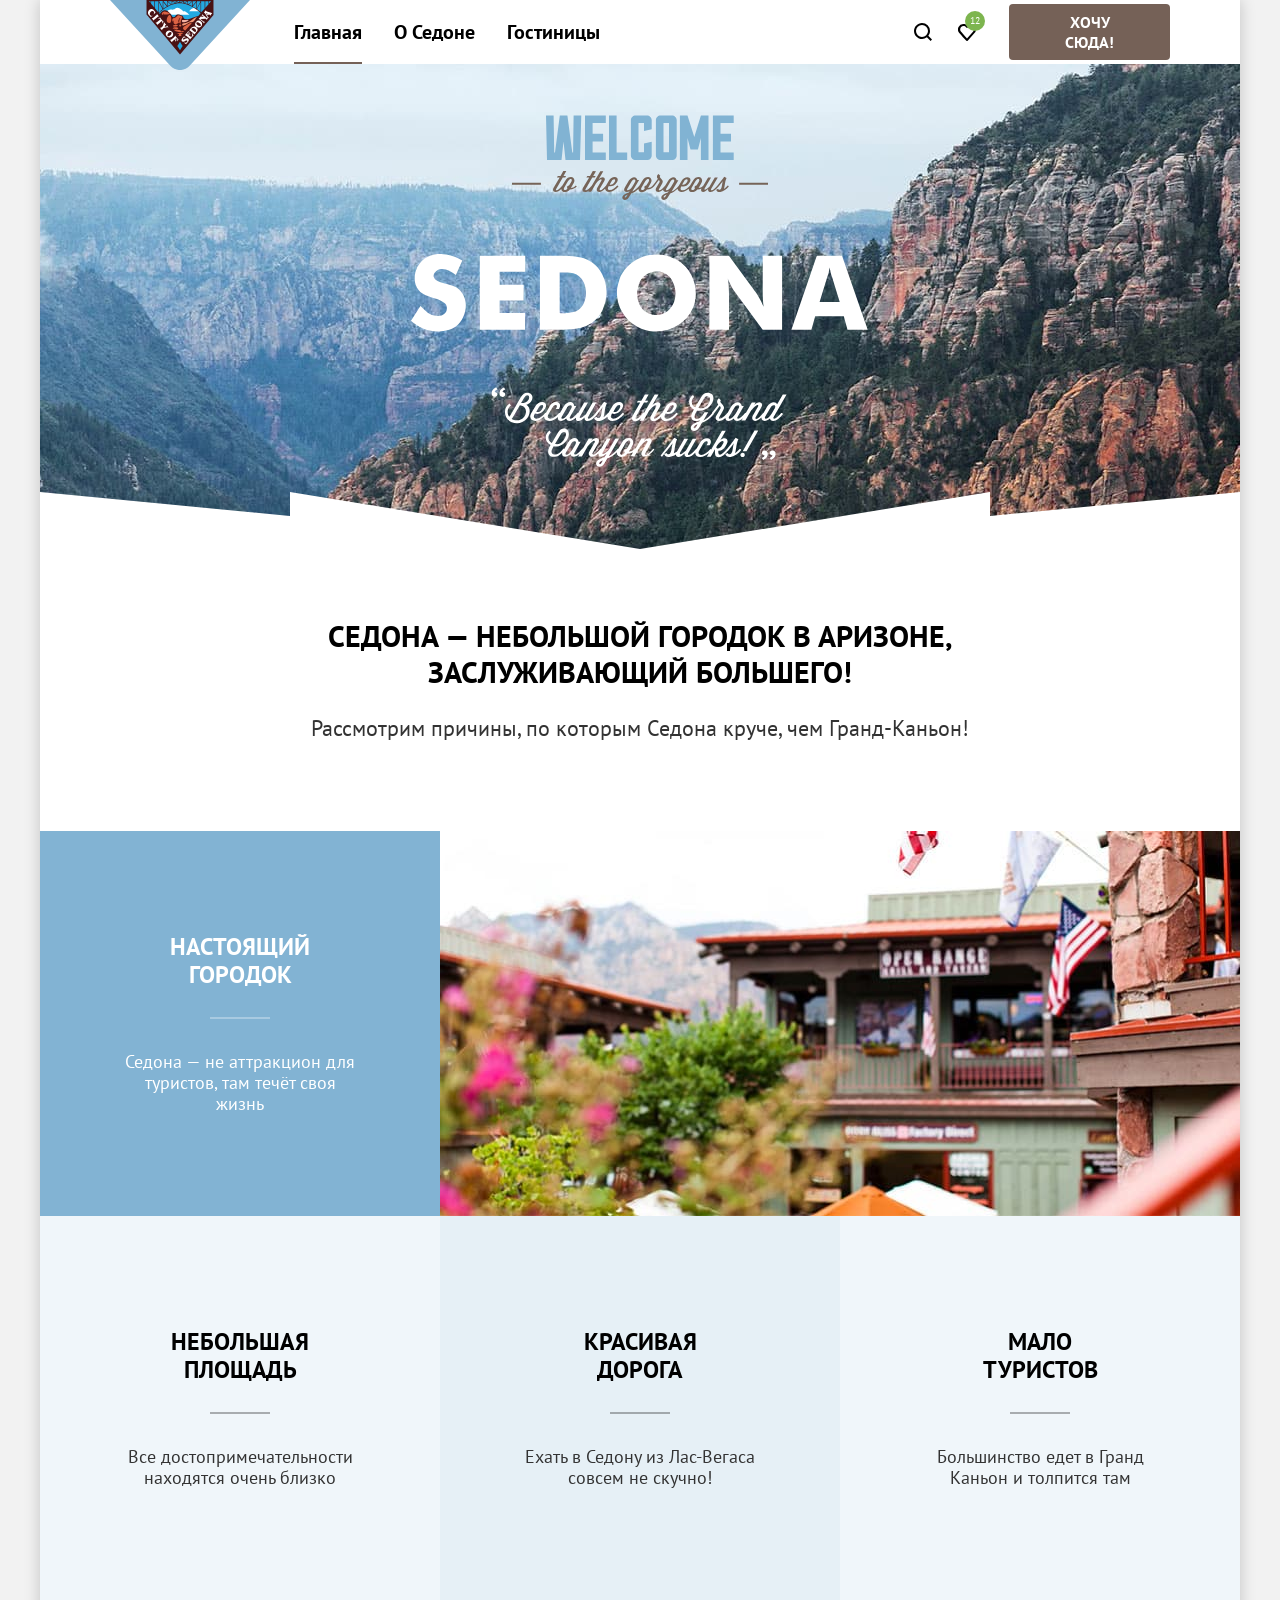
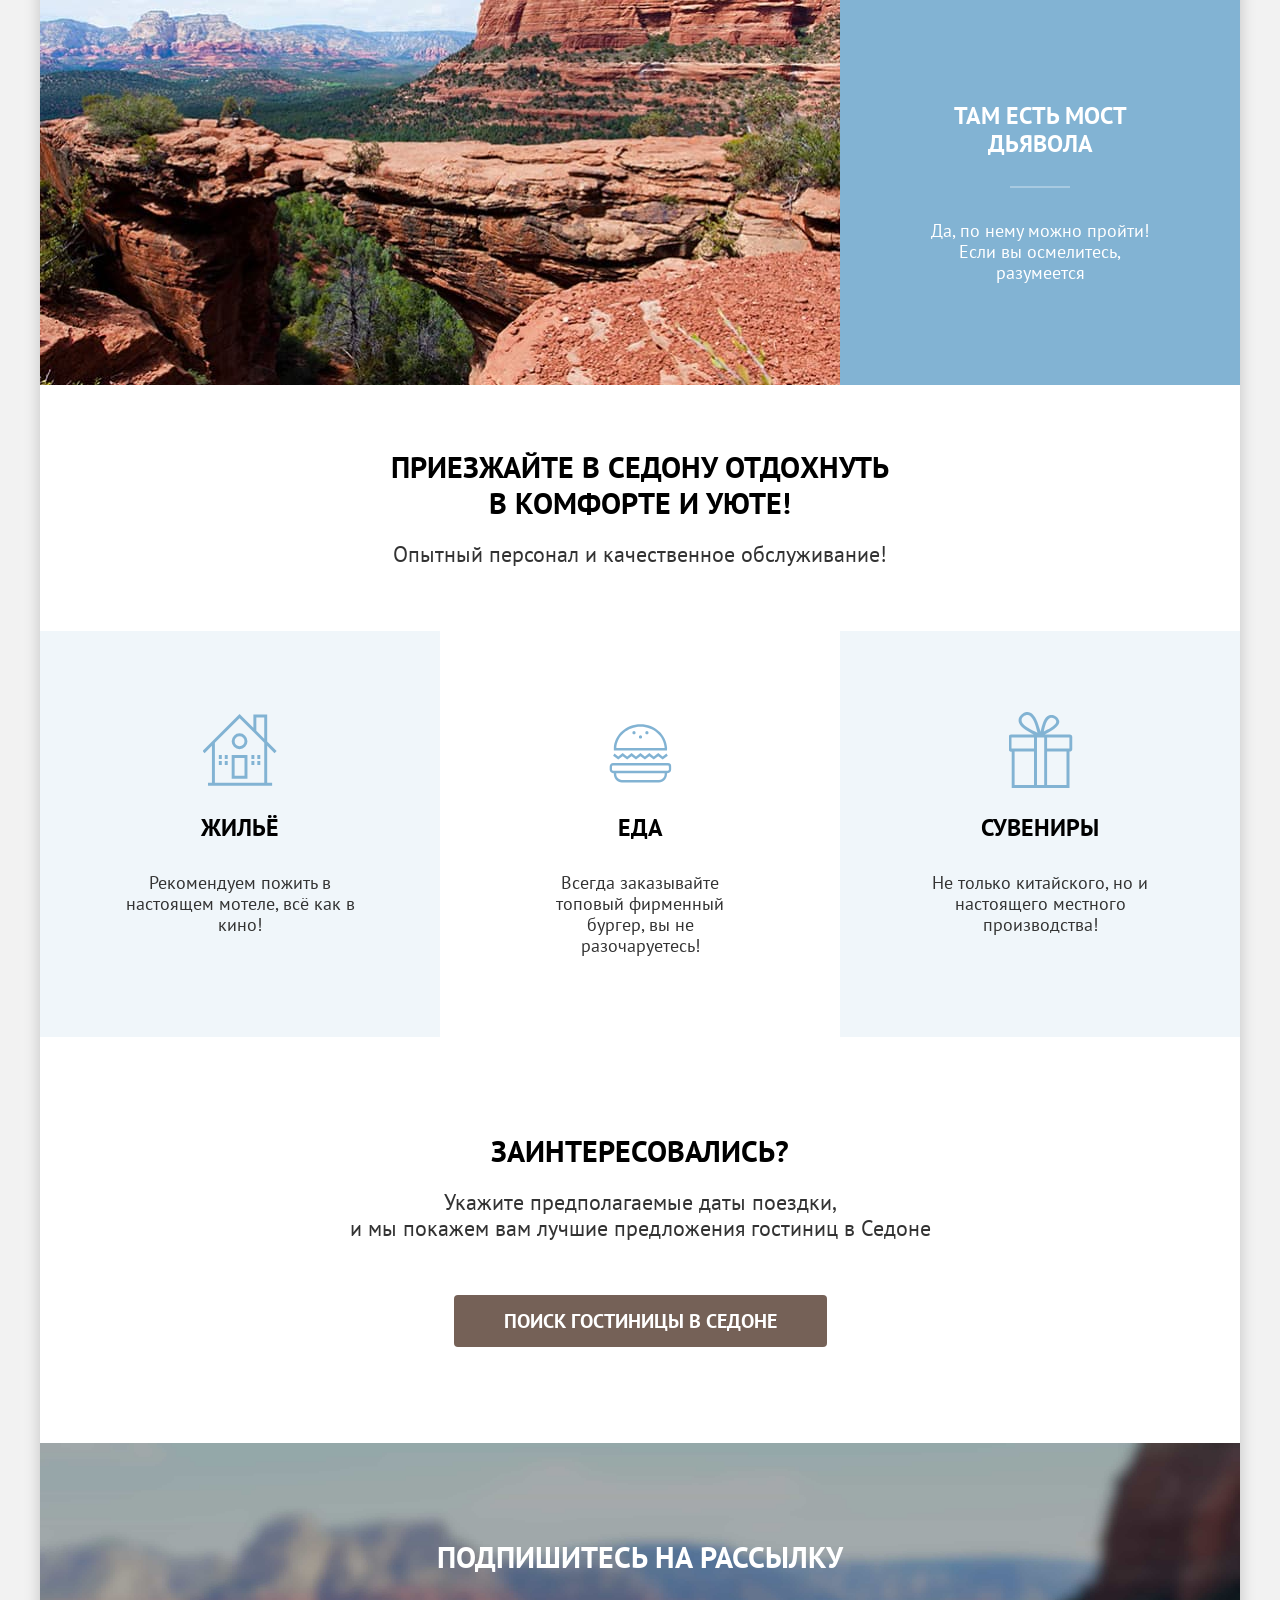
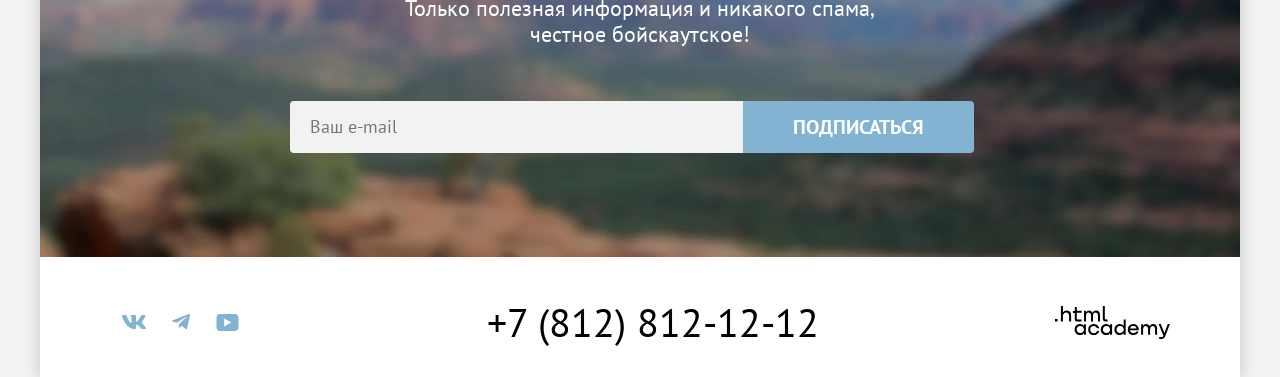
==== index.html @ 9e8736c6 "Исправляет состояния интерактивных элементов Правки по замечаниям" ====
<!DOCTYPE html>
<html lang="ru">

  <head>
    <meta charset="utf-8">
    <title>Седона</title>
    <link rel="stylesheet" href="styles/styles.css">
  </head>

  <body>
    <div class="page-container">
      <header class="page-header" data-test="header">
        <nav class="navigation">
          <a class="navigation-logo" href="index.html" aria-current="page">
            <img class="logo" src="images/sedona-logo.svg" width="140" height="70" alt="Логотип Седоны">
          </a>

          <ul class="navigation-list">
            <li>
              <a class="navigation-link navigation-link-current" aria-current="page">Главная</a>
            </li>
            <li>
              <a class="navigation-link" href="#">О Седоне</a>
            </li>
            <li>
              <a class="navigation-link" href="catalog.html">Гостиницы</a>
            </li>
          </ul>

          <ul class="navigation-list user-navigation">
            <li>
              <a class="navigation-link navigation-link-search" href="#">
                <span class="visually-hidden">Поиск</span>
              </a>
            </li>
            <li>
              <a class="navigation-link navigation-link-favorites" href="#">
                <span class="visually-hidden">Избранное:</span>
                <span class="favorites-count">12</span>
                <span class="visually-hidden">отелей</span>
              </a>
            </li>
          </ul>
        </nav>
        <a class="page-header-button button" href="#">Хочу сюда!</a>
      </header>

      <main class="main main-container" data-test="main">
        <section class="hero" data-test="hero">
          <h1 class="visually-hidden">Сайт города Седона</h1>
          <img class="hero-img" src="images/hero-slogan.svg" width="458" height="352"
            alt="Welcome to the gorgeous Sedona, because the Grand Canyon sucks!">
        </section>

        <section class="advantages" data-test="advantages">
          <div class="content-wrapper">
            <h2 class="visually-hidden">Преимущества</h2>
            <p class="slogan">Седона — небольшой городок в Аризоне, заслуживающий большего!</p>
            <p class="block-text">Рассмотрим причины, по которым Седона круче, чем Гранд-Каньон!</p>
          </div>
          <ul class="advantages-list">
            <li class="advantages-item advantages-item-with-photo">
              <div class="advantages-wrapper">
                <h3 class="advantages-title">Настоящий городок</h3>
                <p class="advantages-description">Седона — не аттракцион для туристов, там течёт своя жизнь</p>
              </div>
              <img class="advantages-photo" src="images/advantages-1.jpg" width="800" height="385"
                alt="Улица города со зданиями в стиле вестерн, деревьями и цветами">
            </li>
            <li class="advantages-item">
              <h3 class="advantages-title">Небольшая площадь</h3>
              <p class="advantages-description">Все достопримечательности находятся очень близко</p>
            </li>
            <li class="advantages-item">
              <h3 class="advantages-title">Красивая<br> дорога</h3>
              <p class="advantages-description">Ехать в Седону из Лас-Вегаса совсем не скучно!</p>
            </li>
            <li class="advantages-item">
              <h3 class="advantages-title">Мало<br> туристов</h3>
              <p class="advantages-description">Большинство едет в Гранд Каньон и толпится там</p>
            </li>
            <li class="advantages-item advantages-item-with-photo">
              <div class="advantages-wrapper">
                <h3 class="advantages-title">Там есть мост дьявола</h3>
                <p class="advantages-description">Да, по нему можно пройти! Если вы осмелитесь, разумеется</p>
              </div>
              <img class="advantages-photo" src="images/advantages-2.jpg" width="800" height="385"
                alt="Большая природная каменная арка из песчаника над обрывом">
            </li>
          </ul>
        </section>

        <section class="service">
          <div class="content-wrapper">
            <h2 class="visually-hidden">Сервис в Седоне</h2>
            <p class="slogan">Приезжайте в Седону отдохнуть<br> в комфорте и уюте!</p>
            <p class="block-text">Опытный персонал и качественное обслуживание!</p>
          </div>

          <ul class="service-list">
            <li class="service-item service-item-housing">
              <h3 class="service-title">Жильё</h3>
              <p class="service-desription">Рекомендуем пожить в настоящем мотеле, всё как в кино!</p>
            </li>
            <li class="service-item service-item-food">
              <h3 class="service-title">Еда</h3>
              <p class="service-desription">Всегда заказывайте топовый фирменный бургер, вы не разочаруетесь!</p>
            </li>
            <li class="service-item service-item-souvenir">
              <h3 class="service-title">Сувениры</h3>
              <p class="service-desription">Не только китайского, но и настоящего местного производства!</p>
            </li>
          </ul>
        </section>

        <section class="search" data-test="search">
          <div class="content-wrapper">
            <h2 class="visually-hidden">Поиск гостиницы</h2>
            <p class="slogan">Заинтересовались?</p>
            <p class="block-text">Укажите предполагаемые даты поездки,<br> и мы покажем вам лучшие предложения гостиниц
              в Седоне</p>
            <button class="button" type="button">Поиск гостиницы в Седоне</button>
          </div>
        </section>

        <section class="subscription subscription-index" data-test="subscribe">
          <div class="content-wrapper">
            <h2 class="subscription-title">Подпишитесь на рассылку</h2>
            <p class="block-text">Только полезная информация и никакого спама,<br> честное бойскаутское!</p>
            <form class="subscription-form" action="https://echo.htmlacademy.ru/" method="post">
              <label class="visually-hidden" for="subscription-email">Email</label>
              <input class="subscription-field" type="email" name="subscription-email" id="subscription-email" required
                placeholder="Ваш e-mail">
              <button class="button button-subscribe button-light" type="submit">Подписаться</button>
            </form>
          </div>
        </section>
      </main>

      <footer class="page-footer" data-test="footer">
        <ul class="social-list">
          <li>
            <a class="social-link social-link-vk" href="https://vk.com/htmlacademy">
              <span class="visually-hidden">Vkontakte</span>
            </a>
          </li>
          <li>
            <a class="social-link social-link-tg" href="https://t.me/htmlacademy">
              <span class="visually-hidden">Telegram</span>
            </a>
          </li>
          <li>
            <a class="social-link social-link-youtube" href="https://www.youtube.com/user/htmlacademyru">
              <span class="visually-hidden">Youtube</span>
            </a>
          </li>
        </ul>
        <a class="page-footer-phone" href="tel:+78128121212">+7 (812) 812-12-12</a>
        <a class="page-footer-link" href="https://htmlacademy.ru/intensive/htmlcss">
          <svg class="htmlacademy-logo" aria-role="img" aria-label="Разработчик - HTML Academy" focusable="false"
            xmlns="http://www.w3.org/2000/svg" width="115" height="33" viewBox="0 0 115 33">
            <path
              d="M0 12.9v2.6h2.5v-2.6zM11.6 4.5Q9.2 4.6 8 6.2h-.1V0h-2v15.5h2v-5.3c0-2.1 1.3-3.6 3.3-3.6 1.8 0 2.9 1.4 2.9 3.2v5.7h2V9.4c.1-3-1.8-4.9-4.5-4.9M26.6 4.8h-4.8V1.1h-2v3.8h-1.9v2h1.9v6q0 2.6 2.7 2.7h4.1v-2h-3.7q-1 0-1.1-1.1V6.8h4.8zM41.1 4.6q-2.5 0-3.5 2.1h-.1a4 4 0 0 0-3.4-2.1Q32 4.8 31 6.4h-.1V4.8H29v10.6h2V10c0-2 1-3.5 2.6-3.5q2.3.1 2.4 2.6v6.3h2V9.8c0-2.4 1.4-3.3 2.6-3.3q2.3.1 2.4 2.6v6.3h2V8.9c.1-2.5-1.4-4.3-3.9-4.3M47.8 12.7q0 2.6 2.8 2.7h2v-2h-1.7q-1 0-1.1-1.1V0h-2zM28.9 19.7a5 5 0 0 0-3.9-1.8c-3.1 0-5.4 2.3-5.4 5.6s2.3 5.6 5.4 5.6q2.7-.1 3.8-1.9h.1v1.6h2V18.2h-2zm-3.6 7.4a3.5 3.5 0 0 1-3.6-3.6c0-2 1.4-3.6 3.6-3.6s3.6 1.6 3.6 3.6c0 1.9-1.4 3.6-3.6 3.6M44.2 22c-.5-2.4-2.6-4.1-5.4-4.1a5.4 5.4 0 0 0-5.6 5.6c0 3.1 2.2 5.6 5.6 5.6 2.8 0 4.9-1.8 5.4-4.2h-2.1a3.4 3.4 0 0 1-3.3 2.3 3.5 3.5 0 0 1-3.6-3.6c0-2 1.4-3.6 3.6-3.6q2.5.2 3.3 2.2h2.1zM55.1 19.7a5 5 0 0 0-3.9-1.8c-3.1 0-5.4 2.3-5.4 5.6s2.3 5.6 5.4 5.6q2.7-.1 3.8-1.9h.1v1.6h2V18.2h-2zm-3.6 7.4a3.5 3.5 0 0 1-3.6-3.6c0-2 1.4-3.6 3.6-3.6s3.6 1.6 3.6 3.6c0 1.9-1.5 3.6-3.6 3.6M68.7 19.8a5 5 0 0 0-3.9-1.9c-3.1 0-5.4 2.3-5.4 5.6s2.2 5.6 5.4 5.6q2.6-.1 3.8-1.8h.1v1.5h2V13.4h-2zm-3.6 7.3a3.5 3.5 0 0 1-3.6-3.6c0-2 1.4-3.6 3.6-3.6s3.6 1.6 3.6 3.6c-.1 2-1.5 3.6-3.6 3.6M78.3 17.9a5.4 5.4 0 0 0-5.5 5.6c0 3 2.1 5.6 5.5 5.6 2.5 0 4.5-1.3 5.2-3.6h-2.1q-.8 1.6-3 1.6c-1.9 0-3.3-1.3-3.4-2.9h8.8c.2-3.6-2-6.3-5.5-6.3m0 1.9q2.7.1 3.3 2.6h-6.5a3 3 0 0 1 3.2-2.6M98.2 17.9a4 4 0 0 0-3.6 2h-.1q-1-1.9-3.4-2-2.2 0-3.1 1.8v-1.5h-1.9v10.6h2v-5.4q.1-3.2 2.6-3.5 2.3.1 2.4 2.6v6.3h2v-5.6c0-2.4 1.4-3.3 2.6-3.3q2.3.1 2.4 2.6v6.3h2v-6.5c.1-2.6-1.4-4.4-3.9-4.4M109.4 27l-3.6-8.9h-2.2l4.8 11.6q-.3 1.3-1.7 1.2h-2.5v2h2.5q2.6 0 3.5-2.6l4.7-12.2h-2.1z" />
          </svg>
        </a>
      </footer>
    </div>
  </body>

</html>
---- styles/styles.css ----
:root {
  --white: #ffffff;
  --white-transparent: rgba(255, 255, 255, 0.3);
  --super-light: rgba(255, 255, 255, 0.6);
  --black: #000000;
  --black-transparent: rgba(0, 0, 0, 0.3);
  --dark-grey: #333333;
  --grey: #e5e5e5;
  --grey-transparent: rgba(0, 0, 0, 0.2);
  --light-grey: #f2f2f2;
  --brown: #756157;
  --dark-brown: #615048;
  --blue: #82b3d3;
  --blue-darker: #68a2ca;
  --dark-blue: #3f5e72;
  --light-blue: rgba(131, 179, 211, 0.12);
  --lighter-blue: rgba(131, 179, 211, 0.2);
  --green: #7db54f;
  --dark-green: #6c9e42;

  --text-color: var(--dark-grey);
  --text-color-accent: var(--black);
  --text-color-contrast: var(--white);
  --text-color-hover: var(--super-light);
  --text-color-active: var(--white-transparent);
  --text-color-menu-hover: var(--brown);

  --bg-color-basic: var(--white);
  --bg-color-main: var(--blue);
  --bg-color-dark: var(--dark-blue);
  --bg-color-accent: var(--light-blue);
  --bg-color-accent-lighter: var(--lighter-blue);
  --bg-color-additional: var(--light-grey);

  --button-dark: var(--brown);
  --button-dark-hover: var(--dark-brown);
  --button-light: var(--blue);
  --button-light-hover: var(--blue-darker);
  --button-favorited: var(--green);
  --button-favorited-hover: var(--dark-green);
  --button-disabled: var(--grey);

  --input-color: var(--light-grey);
  --input-color-hover: var(--grey);

  --icon-color: var(--blue);
  --icon-color-hover: var(--blue-darker);
  --icon-color-additional: var(--black);
  --icon-color-accent: var(--green);

  --border-color: var(--grey);
  --border-hover: var(--blue-darker);
  --border-active: var(--black);

  --underline-light: var(--white-transparent);
  --underline-dark: var(--black-transparent);

  --outline-color: var(--blue);

  --shadow-color: var(--grey-transparent);
}

@font-face {
  font-family: "PT Sans";
  font-weight: 400;
  font-style: normal;
  src: url("../fonts/ptsans-400.woff2") format("woff2");
  font-display: swap;
}

@font-face {
  font-family: "PT Sans";
  font-weight: 700;
  font-style: normal;
  src: url("../fonts/ptsans-700.woff2") format("woff2");
  font-display: swap;
}

html {
  height: 100%;
}

body {
  height: 100%;
  margin: 0;
  font-family: "PT Sans", sans-serif;
  font-size: 22px;
  line-height: 26px;
  color: var(--text-color);
  background-color: var(--bg-color-additional);
}

.visually-hidden {
  position: absolute;
  width: 1px;
  height: 1px;
  margin: -1px;
  padding: 0;
  border: 0;
  clip: rect(0 0 0 0);
  overflow: hidden;
}

.page-container {
  display: flex;
  flex-direction: column;
  width: 1200px;
  min-height: 100%;
  margin: 0 auto;
  background-color: var(--bg-color-basic);
  box-shadow: 0 0 15px 0 var(--shadow-color);
}

.button {
  display: block;
  padding: 8px 34px;
  font-family: "PT Sans", sans-serif;
  font-size: 16px;
  line-height: 20px;
  font-weight: 700;
  text-align: center;
  color: var(--text-color-contrast);
  text-transform: uppercase;
  text-decoration: none;
  background-color: var(--button-dark);
  border: none;
  border-radius: 4px;
  cursor: pointer;
}

.button:hover {
  background-color: var(--button-dark-hover);
}

.button:focus-visible {
  background-color: var(--button-dark-hover);
}

.button:active {
  color: var(--text-color-active);
  background-color: var(--button-dark);
}

.button:disabled {
  background-color: var(--button-disabled);
}

.button-light {
  background-color: var(--button-light);
}

.button-light:hover {
  background-color: var(--button-light-hover);
}

.button-light:focus-visible {
  background-color: var(--button-light-hover);
}

.button-light:active {
  color: var(--text-color-active);
  background-color: var(--button-light);
}

.button-subscribe {
  padding: 8px 50px;
  font-size: 20px;
  line-height: 36px;

  border-radius: 0 4px 4px 0;
}

.button-reset {
  background-color: transparent;
}

.button-reset:hover {
  color: var(--text-color-hover);
  background-color: transparent;
}

.button-reset:focus-visible {
  color: var(--text-color-contrast);
  outline: 3px solid var(--outline-color);
  background-color: transparent;
}

.button-reset:active {
  color: var(--text-color-active);
  background-color: transparent;
}

.search .button {
  margin: 0 auto;
  padding: 8px 50px;
  font-size: 20px;
  line-height: 36px;
}

.button-favorite {
  padding: 8px 20px;
}

.button-favorite-added {
  padding: 8px 18px;
  background-color: var(--button-favorited);
}

.button-favorite-added:hover {
  background-color: var(--button-favorited-hover);
}

.button-favorite-added:focus-visible {
  background-color: var(--button-favorited-hover);
}

.button-favorite-added:active {
  background-color: var(--button-favorited);
}

.card-button {
  padding: 8px 26px;
  border: 0;
}

.page-header {
  display: flex;
  align-items: center;
  padding: 0 70px;
  color: var(--text-color-accent);
}

.navigation {
  display: flex;
  gap: 30px;
  width: 880px;
  margin-right: 20px;
}

.navigation-logo {
  position: relative;
  display: block;
  width: 138px;
  height: 64px;
}

.navigation-logo:hover {
  opacity: 0.6;
}

.navigation-logo:focus-visible {
  opacity: 0.6;
}

.navigation-logo:active {
  opacity: 0.3;
}

.logo {
  display: block;
  width: 140px;
  height: 70px;
  object-fit: contain;
}

.navigation-list {
  display: flex;
  flex-wrap: wrap;
  max-width: 600px;
  margin: 0;
  padding: 0;
  list-style: none;
}

.user-navigation {
  max-width: 180px;
  margin-left: auto;
}

.navigation-link {
  position: relative;
  display: block;
  padding: 20px 16px;
  font-size: 20px;
  line-height: 24px;
  font-weight: 700;
  color: var(--text-color-accent);
  text-decoration: none;
}

.navigation-link:not(.navigation-link-current):hover {
  color: var(--text-color-menu-hover);
}

.navigation-link:not(.navigation-link-current):focus-visible {
  color: var(--text-color-menu-hover);
}

.navigation-link:not(.navigation-link-current):active {
  opacity: 0.3;
}

.navigation-link-current::before {
  position: absolute;
  content: "";
  bottom: 0;
  left: 16px;
  right: 16px;
  height: 2px;
  background-color: var(--button-dark);
}

.user-navigation .navigation-link {
  min-width: 20px;
  min-height: 20px;
  padding: 22px 12px;
  background-repeat: no-repeat;
  background-position: center;
}

.navigation-link-search {
  background-image: url("../images/icons/search.svg");
  background-size: 18px 18px;
}

.navigation-link-favorites {
  background-image: url("../images/icons/favorite.svg");
  background-size: 18px 17px;
}

.user-navigation .navigation-link:hover {
  opacity: 0.6;
}

.user-navigation .navigation-link:focus-visible {
  opacity: 0.6;
}

.user-navigation .navigation-link:active {
  opacity: 0.3;
}

.favorites-count {
  position: absolute;
  top: 11px;
  right: 4px;
  box-sizing: border-box;
  width: 20px;
  height: 20px;
  padding: 5px 0;
  font-size: 10px;
  line-height: 10px;
  font-weight: 400;
  text-align: center;
  color:var(--text-color-contrast);
  background-color: var(--icon-color-accent);
  border-radius: 50%;
}

.main-container {
  flex-grow: 1;
}

.hero {
  padding: 51px 0 82px;
  background-color: var(--bg-color-dark);
  background-image: url("../images/background/hero-divider.svg"),
                    url("../images/background/hero-background.jpg");
  background-size: 100% auto,
                    cover;
  background-position: bottom center,
                        center center;
  background-repeat: no-repeat;
}

.hero-img {
  display: block;
  width: 458px;
  height: 352px;
  margin: 0 auto;
  object-fit: contain;
}

.advantages {
  padding-top: 69px;
  text-align: center;
}

.content-wrapper {
  width: 700px;
  margin: 0 auto;
}

.advantages .content-wrapper {
  padding-bottom: 90px;
}

.slogan {
  margin-top: 0;
  margin-bottom: 20px;
  font-size: 30px;
  line-height: 36px;
  font-weight: 700;
  color: var(--text-color-accent);
  text-transform: uppercase;
}

.advantages .slogan {
  margin-bottom: 25px;
}

.block-text {
  margin-top: 0;
  margin-bottom: 0;
}

.advantages-list {
  display: grid;
  grid-template-columns: repeat(3, 400px);
  margin: 0;
  padding: 0;
  list-style: none;
}

.advantages-item {
  padding: 112px 85px;
  background-color: var(--bg-color-accent);
}

.advantages-item:nth-child(4n+3) {
  background-color: var(--bg-color-accent-lighter);
}

.advantages-title {
  position: relative;
  margin-top: 0;
  margin-bottom: 62px;
  font-size: 24px;
  line-height: 28px;
  font-weight: 700;
  color: var(--text-color-accent);
  text-transform: uppercase;
}

.advantages-title::after {
  position: absolute;
  content: "";
  bottom: -30px;
  left: 50%;
  width: 60px;
  height: 2px;
  margin-left: -30px;
  background-color: var(--underline-dark);
}

.advantages-description {
  margin-top: 0;
  margin-bottom: 0;
  font-size: 18px;
  line-height: 21px;
}

.advantages-item-with-photo {
  grid-column: 1 / -1;
  display: flex;
  padding: 0;
  color: var(--text-color-contrast);
  background-color: var(--bg-color-main);
}

.advantages-wrapper {
  padding: 102px 85px;
}

.advantages-photo {
  display: block;
  width: 800px;
  height: auto;
  object-fit: cover;
}

.advantages-item-with-photo:nth-child(8n+5) {
  flex-direction: row-reverse;
}

.advantages-item-with-photo .advantages-title {
  color: var(--text-color-contrast);
}

.advantages-item-with-photo .advantages-title::after {
  background-color: var(--underline-light);
}

.service {
  padding-top: 64px;
  text-align: center;
}

.service .content-wrapper {
  padding-bottom: 64px;
}

.service-list {
  display: grid;
  grid-template-columns: repeat(3, 400px);
  margin: 0;
  padding: 0;
  list-style: none;
}

.service-item {
  position: relative;
  padding: 81px 85px;
}

.service-item::before {
  position:absolute;
  top: 81px;
  left: 50%;
  content: "";
  width: 75px;
  height: 76px;
  background-color: var(--bg-color-main);
  mask-repeat: no-repeat;
  mask-position: center;
  transform: translateX(-50%);
}

.service-item-housing::before {
  mask-image: url("../images/icons/housing.svg");
  mask-size: 100% auto;
}

.service-item-food::before {
  mask-image: url("../images/icons/food.svg");
  mask-size: 74px 70px;
}

.service-item-souvenir::before {
  mask-image: url("../images/icons/souvenir.svg");
  mask-size: 64px 76px;
}

.service-item:nth-child(2n+1) {
  background-color: var(--bg-color-accent);
}

.service-title {
  margin-top: 102px;
  margin-bottom: 30px;
  font-size: 24px;
  line-height: 28px;
  font-weight: 700;
  color: var(--text-color-accent);
  text-transform: uppercase;
}

.service-desription {
  margin-top: 0;
  margin-bottom: 0;
  font-size: 18px;
  line-height: 21px;
}

.search {
  padding: 96px 0;
  text-align: center;
}

.search .block-text {
  margin-bottom: 54px;
}

.subscription {
  padding-top: 96px;
  padding-bottom: 104px;
  text-align: center;
}

.subscription-title {
  margin-top: 0;
  margin-bottom: 20px;
  font-size: 30px;
  line-height: 36px;
  font-weight: 700;
  color: var(--text-color-accent);
  text-transform: uppercase;
}

.subscription .block-text {
  margin-bottom: 54px;
}

.subscription-index {
  color: var(--text-color-contrast);
  background-color: var(--bg-color-dark);
  background-image: url("../images/background/subscribe-background.jpg");
  background-size: cover;
  background-repeat: no-repeat;
}

.subscription-index .subscription-title {
  color: var(--text-color-contrast);
}

.subscription-form {
  display: flex;
  width: 684px;
}

.subscription-field {
  flex-grow: 1;
  min-width: 340px;
  padding: 14px 20px;
  font-family: inherit;
  font-size: 18px;
  line-height: 24px;
  color: var(--text-color-accent);
  background-color: var(--input-color);
  border: none;
  border-radius: 4px 0 0 4px;
}

.subscription-field:hover {
  background-color: var(--input-color-hover);
}

.subscription-field:focus {
  background-color: var(--input-color-hover);
}

.page-footer {
  display: flex;
  justify-content: space-between;
  align-items: center;
  padding: 45px 70px 35px;
}

.social-list {
  display: flex;
  flex-wrap: wrap;
  max-width: 250px;
  margin: 0;
  padding: 0;
  list-style: none;
}

.social-link {
  display: block;
  width: 47px;
  height: 40px;
  color: var(--icon-color);
  text-decoration: none;
}

.social-link::before {
  content: "";
  display: block;
  width: 47px;
  height: 40px;
  background-color: currentColor;
  mask-repeat: no-repeat;
  mask-position: center;
}

.social-link-vk::before {
  mask-image: url("../images/social/vkontakte-logo.svg");
  mask-size: 24px 14px;
}

.social-link-tg::before {
  mask-image: url("../images/social/telegram-logo.svg");
  mask-size: 18px 16px;
}

.social-link-youtube::before {
  mask-image: url("../images/social/youtube-logo.svg");
  mask-size: 27px 17px;
}

.social-link:hover {
  color: var(--icon-color-hover);
}

.social-link:focus{
  color: var(--icon-color-hover);
}

.social-link:active {
  opacity: 0.3;
}

.page-footer-phone {
  max-width: 500px;
  font-size: 40px;
  line-height: 40px;
  color: var(--text-color-accent);
  text-decoration: none;
}

.page-footer-phone:hover {
  color: var(--text-color-menu-hover);
}

.page-footer-phone:focus-visible {
  color: var(--text-color-menu-hover);
}

.page-footer-phone:active {
  opacity: 0.3;
}

.page-footer-link {
  display: block;
  width: 115px;
}

.htmlacademy-logo {
  display: block;
  width: 115px;
  height: 33px;
  object-fit: contain;
}

.page-footer-link:hover .htmlacademy-logo {
  fill: var(--text-color-menu-hover);
}

.page-footer-link:focus .htmlacademy-logo {
  fill: var(--text-color-menu-hover);
}

.page-footer-link:active .htmlacademy-logo{
  opacity: 0.3;
}

.inner-wrapper {
  padding: 35px 70px 70px;
  color: var(--text-color-contrast);
  background-color: var(--bg-color-dark);
  background-image: url("../images/background/catalog-background.jpg");
  background-size: cover;
  background-position: center center;
  background-repeat: no-repeat;
}

.inner-header {
  margin-bottom: 40px;
}

.inner-header-title {
  margin-top: 0;
  margin-bottom: 8px;
  font-size: 60px;
  line-height: 78px;
  font-weight: 700;
}

.breadcrumbs {
  display: flex;
  flex-wrap: wrap;
  align-items: center;
  margin: 0;
  padding: 0;
  font-size: 16px;
  line-height: 21px;
  list-style: none;
}

.breadcrumbs-item {
  position: relative;
}

.breadcrumbs-item:not(:last-child)::after {
  position: absolute;
  content: "";
  top: 50%;
  right: 10px;
  width: 7px;
  height: 10px;
  background-color: var(--bg-color-basic);
  mask-image: url("../images/icons/arror-right.svg");
  mask-repeat: no-repeat;
  mask-position: center;
  transform: translateY(-50%);
}

.breadcrumbs-link {
  display: block;
  margin-right: 28px;
  color: var(--text-color-contrast);
  text-decoration: none;
}

.breadcrumbs-link-home::before {
  display: block;
  content: "";
  width: 13px;
  height: 15px;
  background-color: var(--bg-color-basic);
  mask-image: url("../images/icons/home.svg");
  mask-repeat: no-repeat;
  mask-position: center;
  mask-size: 12px 12px;
}

.breadcrumbs-link:not(.breadcrumbs-link-current):hover {
  opacity: 0.6;
}

.breadcrumbs-link:not(.breadcrumbs-link-current):focus-visible {
  opacity: 0.6;
}

.breadcrumbs-link:not(.breadcrumbs-link-current):active {
  opacity: 0.3;
}

.filter-form {
  display: flex;
  gap: 70px;
}

.filter-columns {
  display: flex;
  flex-wrap: wrap;
  align-items: flex-start;
  gap: 40px 70px;
}

.filter-columns-right {
  width: 549px;
  flex-shrink: 0;
  margin-left: auto;
}

.filter-group {
  margin: 0;
  padding: 0;
  border: none;
}

.filter-columns-left .filter-group {
  max-width: 200px;
}

.filter-title {
  margin-top: 0;
  margin-bottom: 32px;
  padding: 0;
  font-size: 20px;
  line-height: 24px;
  font-weight: 700;
}

.filter-list {
  margin: 0;
  padding: 0;
  list-style: none;
}

.filter-item {
  margin-top: 0;
  margin-bottom: 16px;
}

.filter-item:last-child {
  margin-bottom: 0;
}

.filter-label {
  font-size: 18px;
  line-height: 23px;
}

.filter-price {
  display: flex;
  flex-wrap: wrap;
  width: 288px;
}

.filter-price .filter-input {
  box-sizing: border-box;
  width: 143px;
  margin-bottom: 36px;
  font-family: inherit;
  padding: 12px 20px;
  font-size: 18px;
  line-height: 24px;
  font-weight: 700;
  color: var(--text-color-accent);
  background-color: var(--input-color);
  border: none;
  border-radius: 4px 0 0 4px;
}

.filter-price .filter-input:nth-of-type(2) {
  margin-left: 2px;
  border-radius: 0 4px 4px 0;
}

.filter-range {
  width: 100%;
  margin: 0;
}

.button-wrapper {
  display: flex;
  flex-direction: column;
  row-gap: 32px;
  width: 191px;
  margin-top: 56px;
}

.catalog {
  padding: 50px 70px 60px;
}

.catalog-wrapper {
  display: flex;
  flex-wrap: wrap;
  align-items: center;
  margin-bottom: 40px;
}

.catalog-title {
  max-width: 400px;
  margin-top: 0;
  margin-right: auto;
  margin-bottom: 0;
  font-size: 30px;
  line-height: 36px;
  font-weight: 700;
  color: var(--text-color-accent);
  text-transform: uppercase;
}

.catalog-sort {
  width: 292px;
  margin-right: 70px;
  padding: 14px 20px;
  font-family: inherit;
  font-size: 18px;
  line-height: 21px;
  background-color: var(--bg-color-basic);
  border: 2px solid var(--border-color);
  border-radius: 4px;
  cursor: pointer;
}

.catalog-sort:hover {
  border-color: var(--border-hover);
}

.catalog-sort:focus-visible {
  border-color: var(--border-hover);
}

.catalog-sort:disabled {
  opacity: 0.3;
}

.card-view-buttons {
  display: flex;
  flex-wrap: wrap;
  gap: 8px;
  width: 160px;
  margin: 0;
  padding: 0;
  list-style: none;
}

.card-view-button {
  display: block;
  box-sizing: border-box;
  width: 48px;
  height: 48px;
  background-size: 16px 14px;
  background-position: center;
  background-repeat: no-repeat;
  border: 2px solid var(--border-color);
  border-radius: 4px;
}

.card-view-button-tile {
  background-image: url("../images/icons/view-mode-tiles.svg");
}

.card-view-button-card {
  background-image: url("../images/icons/view-mode-card.svg");
}

.card-view-button-list {
  background-image: url("../images/icons/view-mode-list.svg");
}

.card-view-button-current {
  border-color: var(--border-active);
}

.card-view-button:hover {
  border-color: var(--border-active);
}

.card-view-button:focus-visible {
  border-color: var(--border-hover);
}

.card-view-button:active {
  border-color: var(--border-active);
}

.card-list {
  display: grid;
  grid-template-columns: repeat(3, 340px);
  gap: 20px;
  margin: 0;
  margin-bottom: 40px;
  padding: 0;
  padding-bottom: 40px;
  list-style: none;
  border-bottom: 1px solid var(--border-color);
}

.card {
  display: grid;
  grid-template-columns: 140px 140px;
  grid-template-rows:
    212px
    1fr
    auto;
  gap: 16px 20px;
  padding: 20px;
  border: 1px solid var(--border-color);
  border-radius: 4px;
}

.card-link {
  grid-column: 1 / -1;
  text-decoration: none;
}


.card-title {
  margin: 0;
  font-size: 24px;
  line-height: 28px;
  font-weight: 700;
  color: var(--text-color-accent);
}

.card-link:hover .card-title {
  color: var(--text-color-menu-hover);
}

.card-link:focus .card-title {
  color: var(--text-color-menu-hover);
}

.card-link:active .card-title {
  opacity: 0.3;
}

.card-img {
  order: -1;
  grid-column: 1 / -1;
}

.card-img:hover {
  opacity: 0.8;
}

.card-img:focus-visible {
  opacity: 0.8;
}

.card-img:active {
  opacity: 0.6;
}

.photo {
  display: block;
  width: 300px;
  height: 212px;
  object-fit: contain;
}

.card-category {
  grid-column: 1 / 2;
  margin: 0;
  font-size: 18px;
  line-height: 21px;
}

.card-price {
  grid-column: 2 / 3;
  margin: 0;
  font-size: 18px;
  line-height: 21px;
  text-align: right;
}

.card-stars {
  grid-column: 1 / 2;
  align-self: center;
  height: 17px;
  margin: 0;
  background-color: var(--icon-color);
  mask-image: url("../images/icons/star.svg");
  mask-size: 24px 17px;
  mask-position: 0 0;
  mask-repeat: space no-repeat;
}

.card-stars-1 {
  width: 24px;
}

.card-stars-2 {
  width: 48px;
}

.card-stars-3 {
  width: 72px;
}

.card-stars-4 {
  width: 96px;
}

.card-stars-5 {
  width: 120px;
}

.card-rating {
  grid-column: 2 / 3;
  margin: 0;
  padding: 8px 22px;
  font-size: 16px;
  line-height: 20px;
  text-transform: uppercase;
  text-align: center;
  background-color: var(--bg-color-additional);
  border-radius: 4px;
}

.pagination {
  display: flex;
  flex-wrap: wrap;
  margin: 0;
  padding: 0;
  list-style: none;
}

.pagination-item:not(:last-child) {
  margin-right: 8px;
}

.pagination-link {
  display: block;
  box-sizing: border-box;
  min-width: 60px;
  height: 60px;
  padding: 12px 18px;
  font-size: 20px;
  line-height: 36px;
  font-weight: 700;
  color: var(--text-color-contrast);
  text-decoration: none;
  text-align: center;
  background-color: var(--button-light);
  border-radius: 4px;
}

.pagination-link-current {
  color: var(--text-color-accent);
  background-color: var(--bg-color-additional);
}

.pagination-link:not(.pagination-link-current):hover {
  background-color: var(--button-light-hover);
}

.pagination-link:not(.pagination-link-current):focus-visible {
  background-color: var(--button-light-hover);
}

.pagination-link:not(.pagination-link-current):active {
  color: var(--text-color-active);
  background-color: var(--button-light);
}

.pagination-ellipsis {
  display: block;
  box-sizing: border-box;
  width: 60px;
  height: 60px;
  padding: 16px 21px;
  color: var(--text-color-accent);
  background-color: transparent;
}
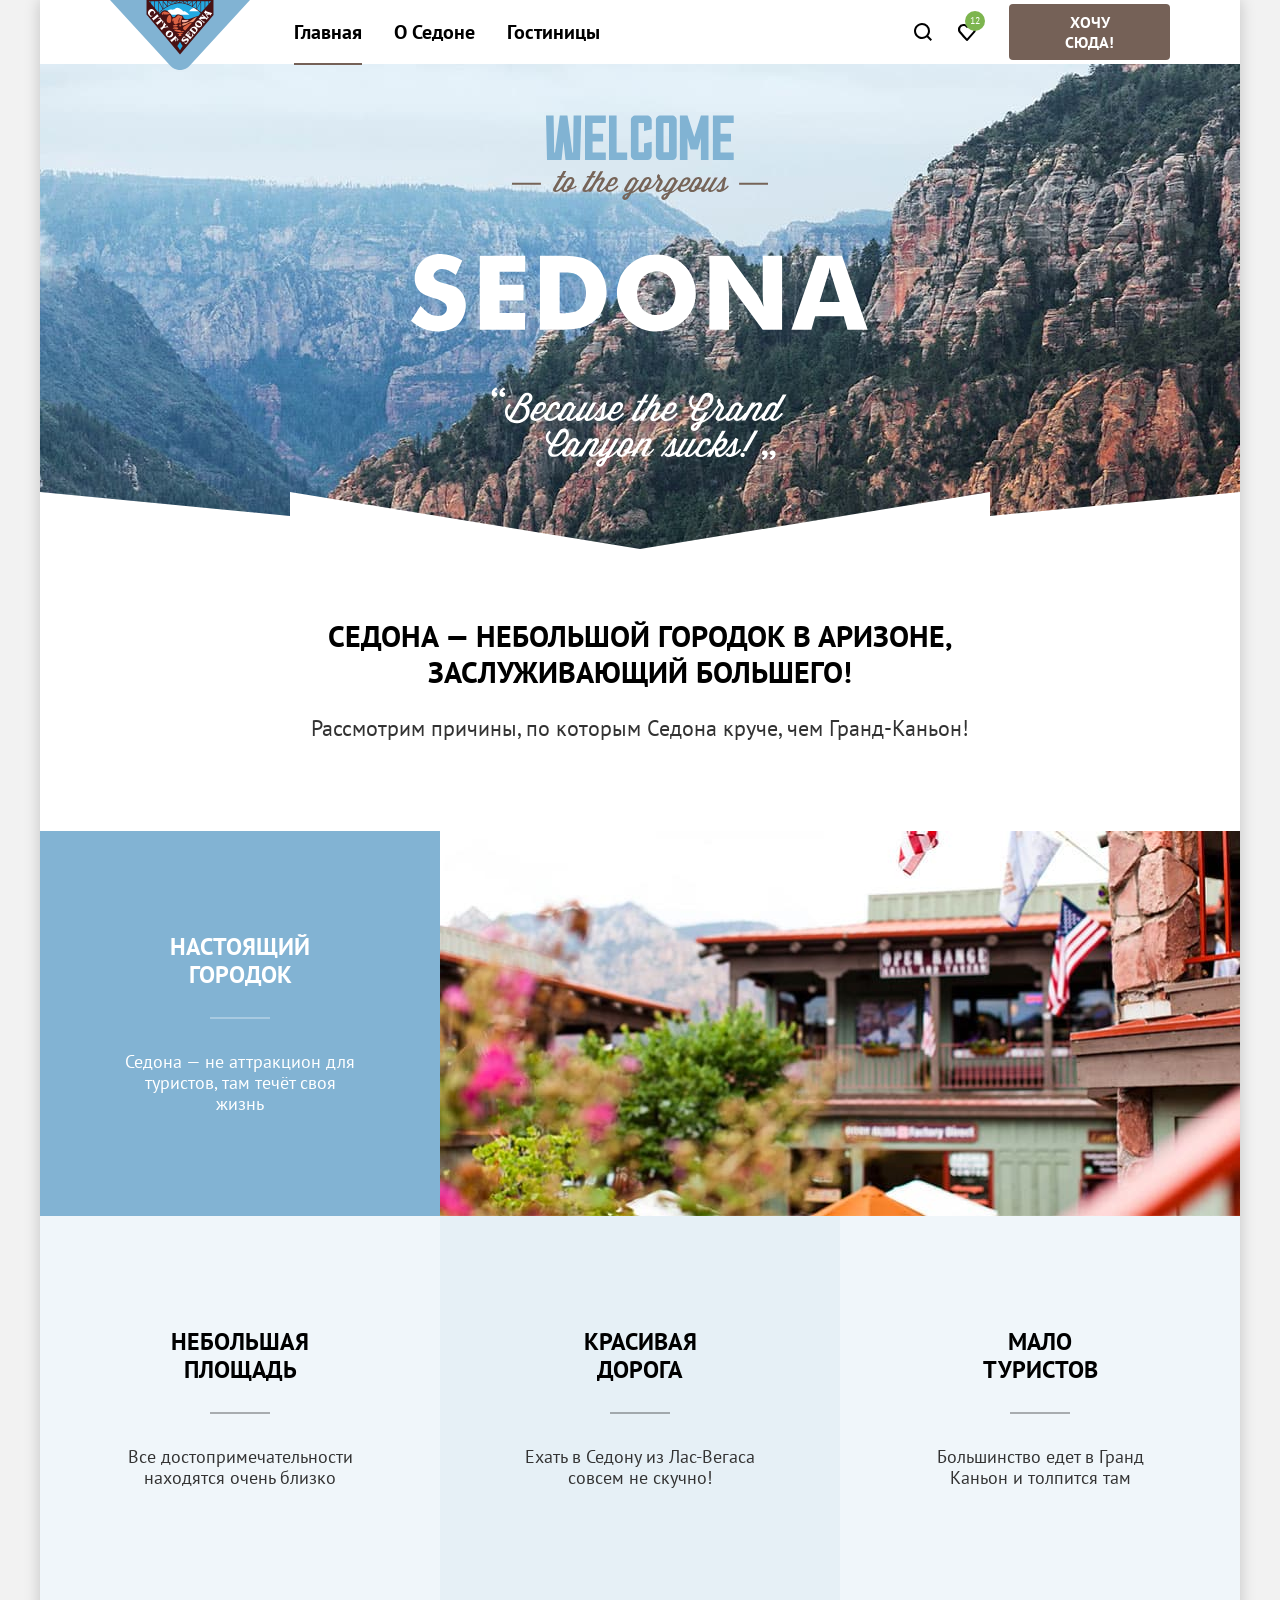
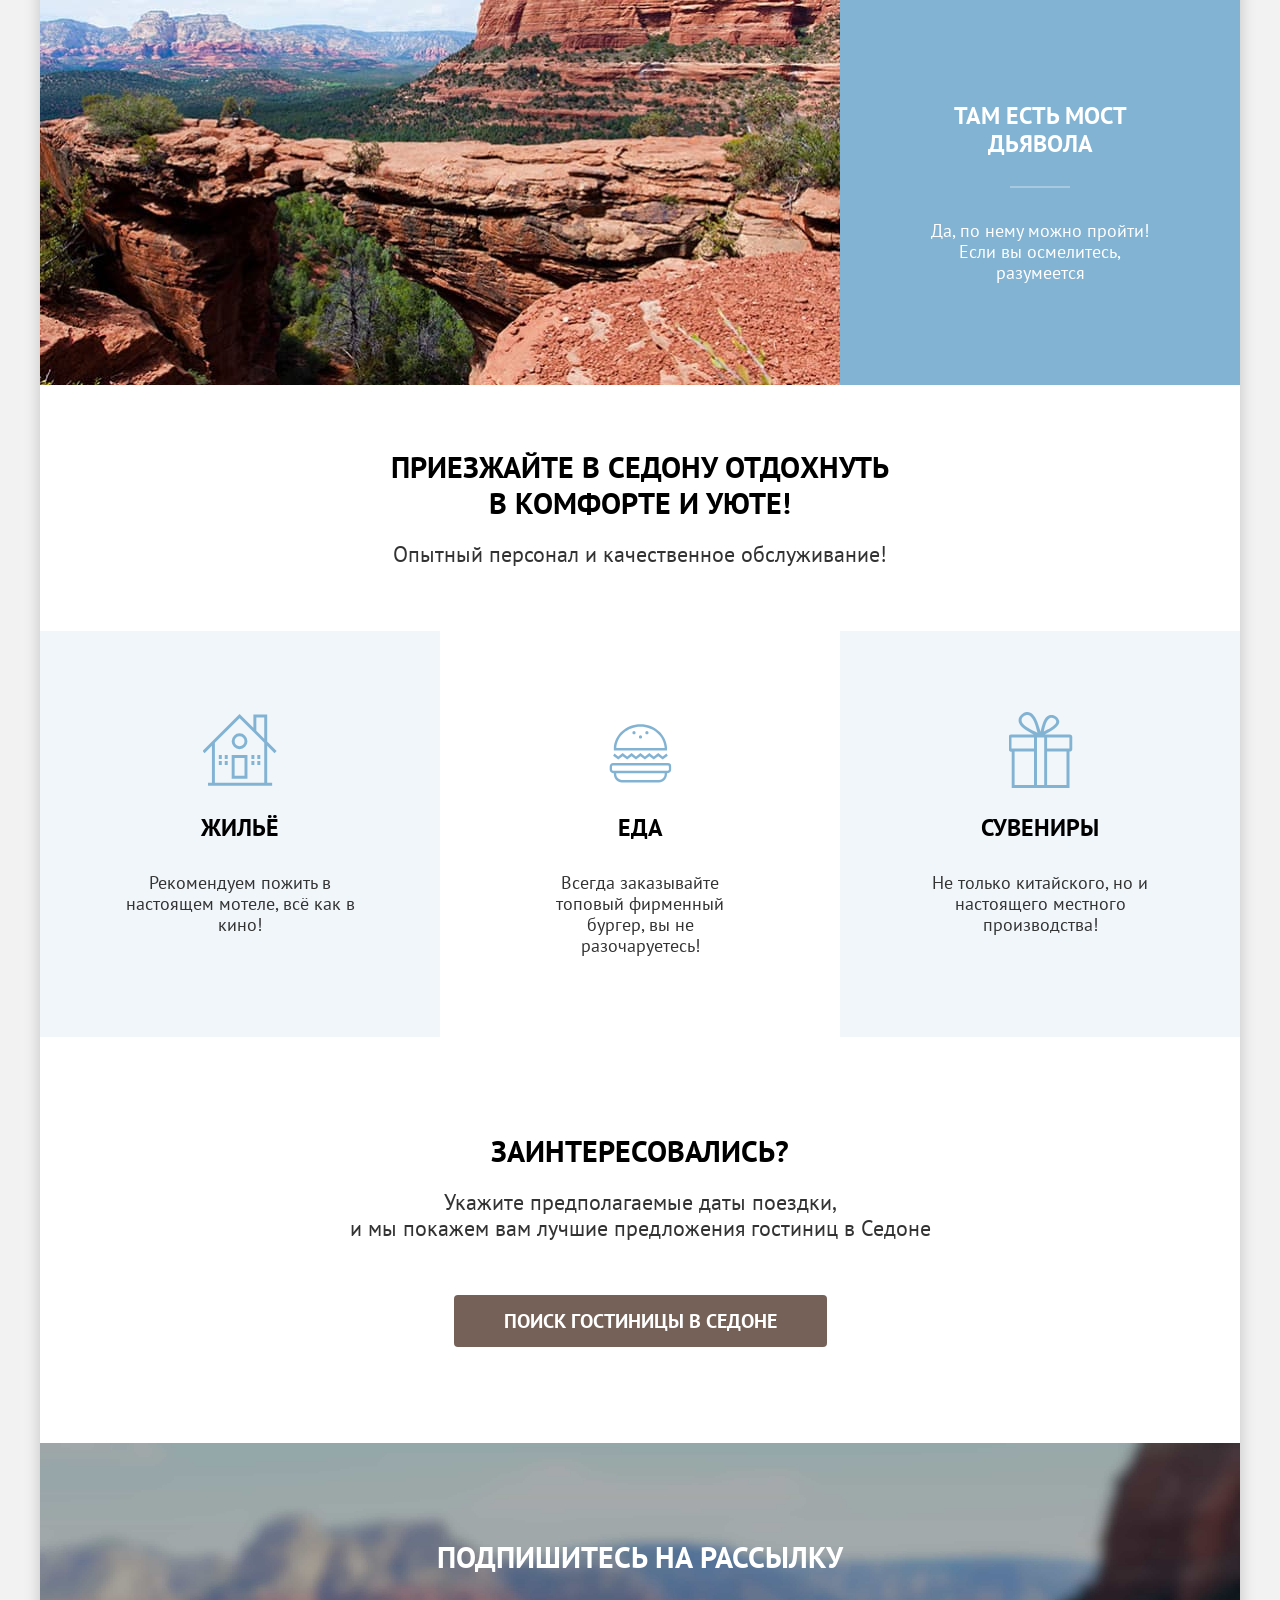
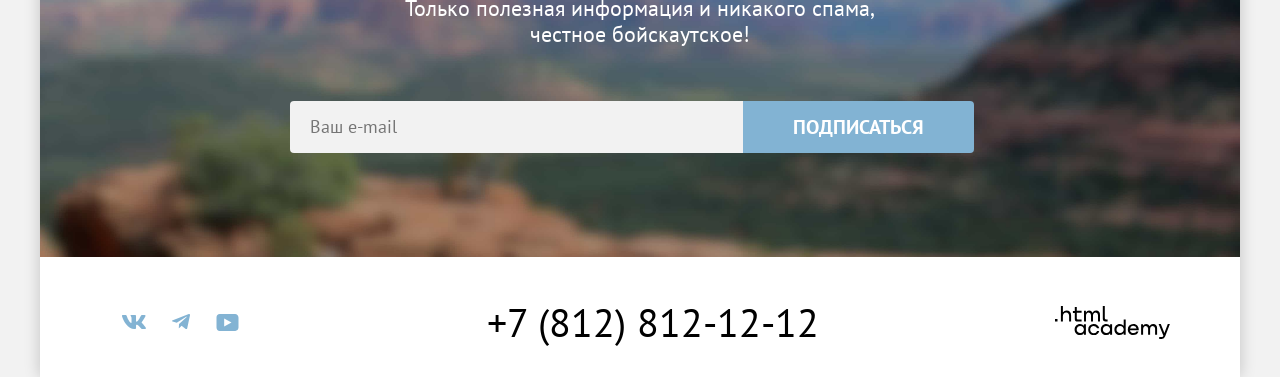
==== commit a6249861: "Добавляет фавиконку" ====
--- a/index.html
+++ b/index.html
@@ -5,6 +5,7 @@
     <meta charset="utf-8">
     <title>Седона</title>
     <link rel="stylesheet" href="styles/styles.css">
+    <link rel="icon" href="favicon.ico" sizes="32x32">
   </head>
 
   <body>
--- a/styles/styles.css
+++ b/styles/styles.css
@@ -11,6 +11,7 @@
   --brown: #756157;
   --dark-brown: #615048;
   --blue: #82b3d3;
+  --blue-lighter: #83b3d3;
   --blue-darker: #68a2ca;
   --dark-blue: #3f5e72;
   --light-blue: rgba(131, 179, 211, 0.12);
@@ -43,7 +44,7 @@
   --input-color: var(--light-grey);
   --input-color-hover: var(--grey);
 
-  --icon-color: var(--blue);
+  --icon-color: var(--blue-lighter);
   --icon-color-hover: var(--blue-darker);
   --icon-color-additional: var(--black);
   --icon-color-accent: var(--green);
@@ -55,9 +56,9 @@
   --underline-light: var(--white-transparent);
   --underline-dark: var(--black-transparent);
 
-  --outline-color: var(--blue);
-
   --shadow-color: var(--grey-transparent);
+
+  --browser-outline: 3px solid var(--blue-lighter);
 }
 
 @font-face {
@@ -134,6 +135,7 @@
 
 .button:focus-visible {
   background-color: var(--button-dark-hover);
+  outline: var(--browser-outline);
 }
 
 .button:active {
@@ -155,6 +157,7 @@
 
 .button-light:focus-visible {
   background-color: var(--button-light-hover);
+  outline: var(--browser-outline);
 }
 
 .button-light:active {
@@ -181,7 +184,7 @@
 
 .button-reset:focus-visible {
   color: var(--text-color-contrast);
-  outline: 3px solid var(--outline-color);
+  outline: var(--browser-outline);
   background-color: transparent;
 }
 
@@ -212,6 +215,7 @@
 
 .button-favorite-added:focus-visible {
   background-color: var(--button-favorited-hover);
+  outline: var(--browser-outline);
 }
 
 .button-favorite-added:active {
@@ -250,6 +254,7 @@
 
 .navigation-logo:focus-visible {
   opacity: 0.6;
+  outline: var(--browser-outline);
 }
 
 .navigation-logo:active {
@@ -288,22 +293,23 @@
   text-decoration: none;
 }
 
-.navigation-link:not(.navigation-link-current):hover {
+.navigation-link[href]:hover {
   color: var(--text-color-menu-hover);
 }
 
-.navigation-link:not(.navigation-link-current):focus-visible {
+.navigation-link[href]:focus-visible {
   color: var(--text-color-menu-hover);
-}
-
-.navigation-link:not(.navigation-link-current):active {
+  outline: var(--browser-outline);
+}
+
+.navigation-link[href]:active {
   opacity: 0.3;
 }
 
 .navigation-link-current::before {
   position: absolute;
   content: "";
-  bottom: 0;
+  bottom: -1px;
   left: 16px;
   right: 16px;
   height: 2px;
@@ -334,6 +340,7 @@
 
 .user-navigation .navigation-link:focus-visible {
   opacity: 0.6;
+  outline: var(--browser-outline);
 }
 
 .user-navigation .navigation-link:active {
@@ -449,7 +456,7 @@
   left: 50%;
   width: 60px;
   height: 2px;
-  margin-left: -30px;
+  transform: translateX(-50%);
   background-color: var(--underline-dark);
 }
 
@@ -520,7 +527,7 @@
   content: "";
   width: 75px;
   height: 76px;
-  background-color: var(--bg-color-main);
+  background-color: var(--icon-color);
   mask-repeat: no-repeat;
   mask-position: center;
   transform: translateX(-50%);
@@ -682,8 +689,9 @@
   color: var(--icon-color-hover);
 }
 
-.social-link:focus{
+.social-link:focus-visible {
   color: var(--icon-color-hover);
+  outline: var(--browser-outline);
 }
 
 .social-link:active {
@@ -704,6 +712,7 @@
 
 .page-footer-phone:focus-visible {
   color: var(--text-color-menu-hover);
+  outline: var(--browser-outline);
 }
 
 .page-footer-phone:active {
@@ -726,7 +735,11 @@
   fill: var(--text-color-menu-hover);
 }
 
-.page-footer-link:focus .htmlacademy-logo {
+.page-footer-link:focus-visible {
+  outline: var(--browser-outline);
+}
+
+.page-footer-link:focus-visible .htmlacademy-logo {
   fill: var(--text-color-menu-hover);
 }
 
@@ -804,15 +817,16 @@
   mask-size: 12px 12px;
 }
 
-.breadcrumbs-link:not(.breadcrumbs-link-current):hover {
+.breadcrumbs-link[href]:hover {
   opacity: 0.6;
 }
 
-.breadcrumbs-link:not(.breadcrumbs-link-current):focus-visible {
+.breadcrumbs-link[href]:focus-visible {
   opacity: 0.6;
-}
-
-.breadcrumbs-link:not(.breadcrumbs-link-current):active {
+  outline: var(--browser-outline);
+}
+
+.breadcrumbs-link[href]:active {
   opacity: 0.3;
 }
 
@@ -953,7 +967,7 @@
 }
 
 .catalog-sort:focus-visible {
-  border-color: var(--border-hover);
+  outline: var(--browser-outline);
 }
 
 .catalog-sort:disabled {
@@ -1003,7 +1017,7 @@
 }
 
 .card-view-button:focus-visible {
-  border-color: var(--border-hover);
+  outline: var(--browser-outline);
 }
 
 .card-view-button:active {
@@ -1072,6 +1086,7 @@
 
 .card-img:focus-visible {
   opacity: 0.8;
+  outline: var(--browser-outline);
 }
 
 .card-img:active {
@@ -1161,7 +1176,7 @@
   box-sizing: border-box;
   min-width: 60px;
   height: 60px;
-  padding: 12px 18px;
+  padding: 12px 10px;
   font-size: 20px;
   line-height: 36px;
   font-weight: 700;
@@ -1177,15 +1192,16 @@
   background-color: var(--bg-color-additional);
 }
 
-.pagination-link:not(.pagination-link-current):hover {
+.pagination-link[href]:hover {
   background-color: var(--button-light-hover);
 }
 
-.pagination-link:not(.pagination-link-current):focus-visible {
+.pagination-link[href]:focus-visible {
   background-color: var(--button-light-hover);
-}
-
-.pagination-link:not(.pagination-link-current):active {
+  outline: var(--browser-outline);
+}
+
+.pagination-link[href]:active {
   color: var(--text-color-active);
   background-color: var(--button-light);
 }
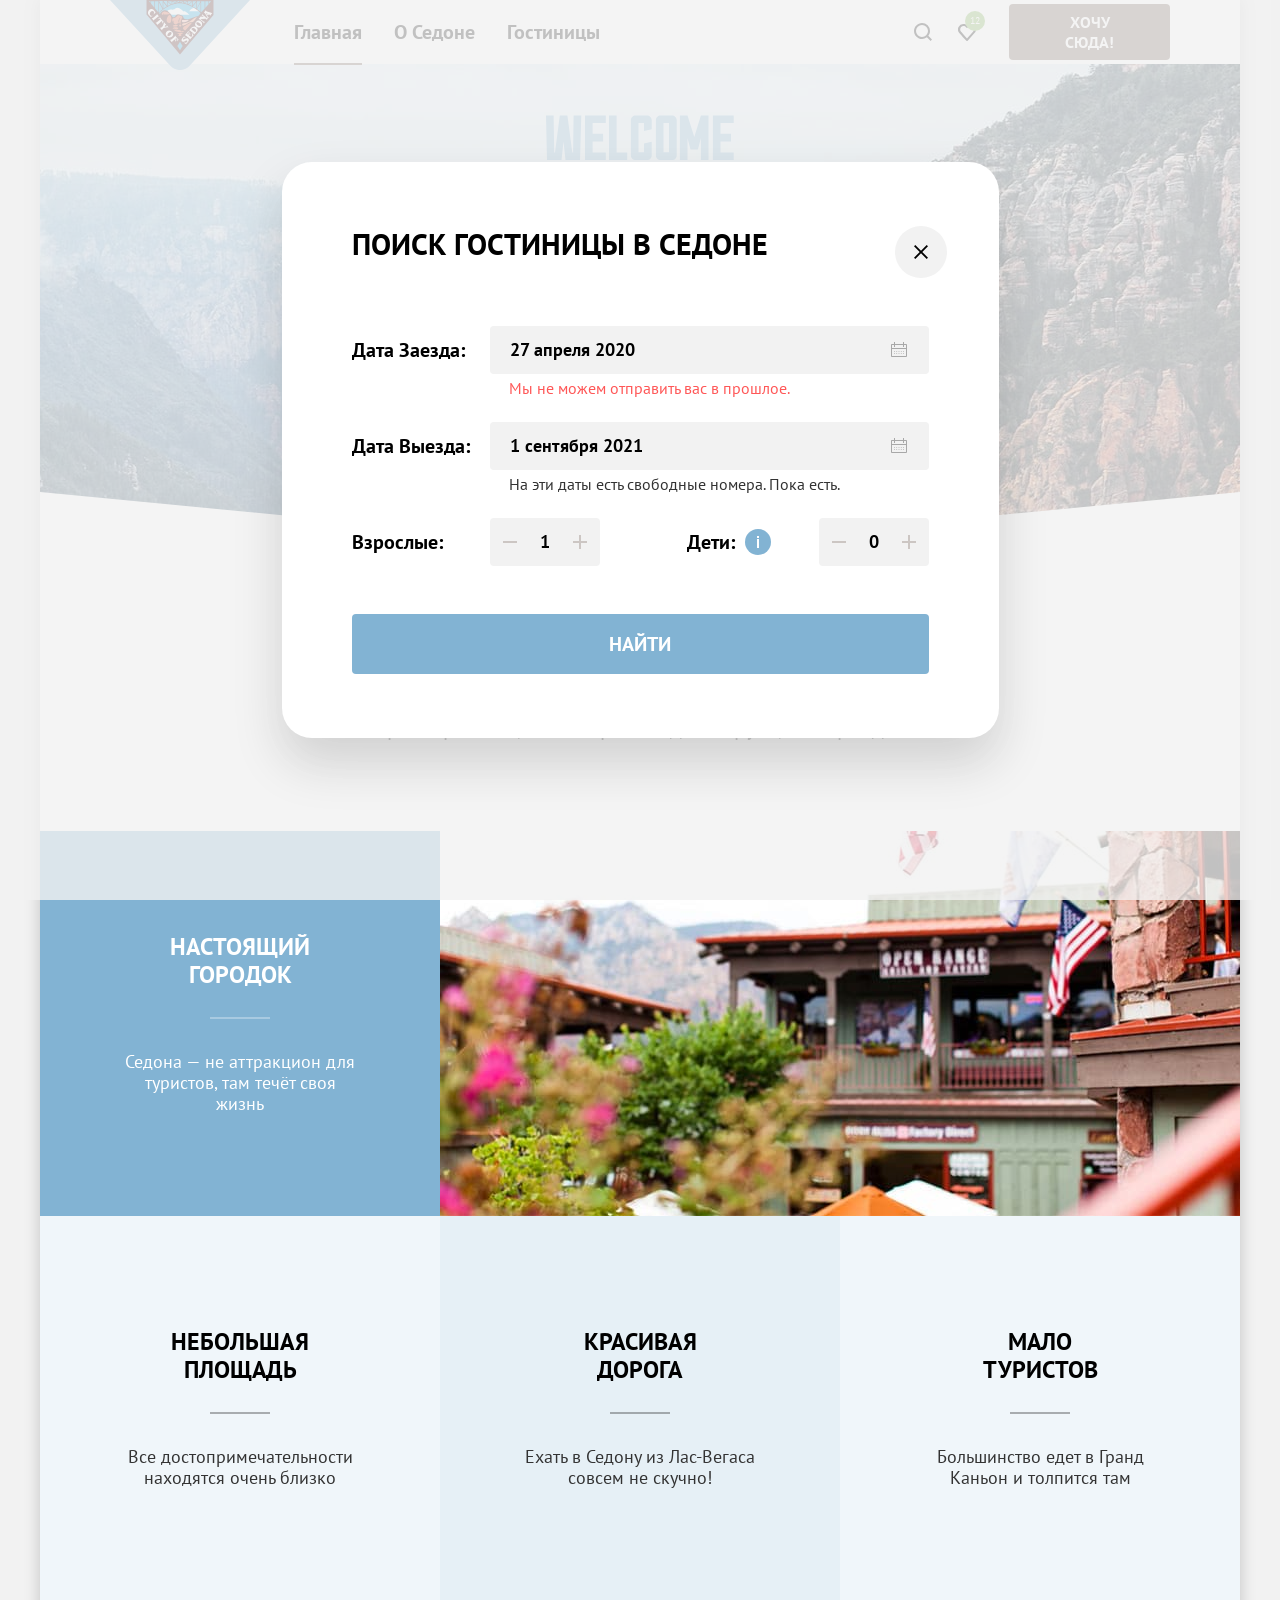
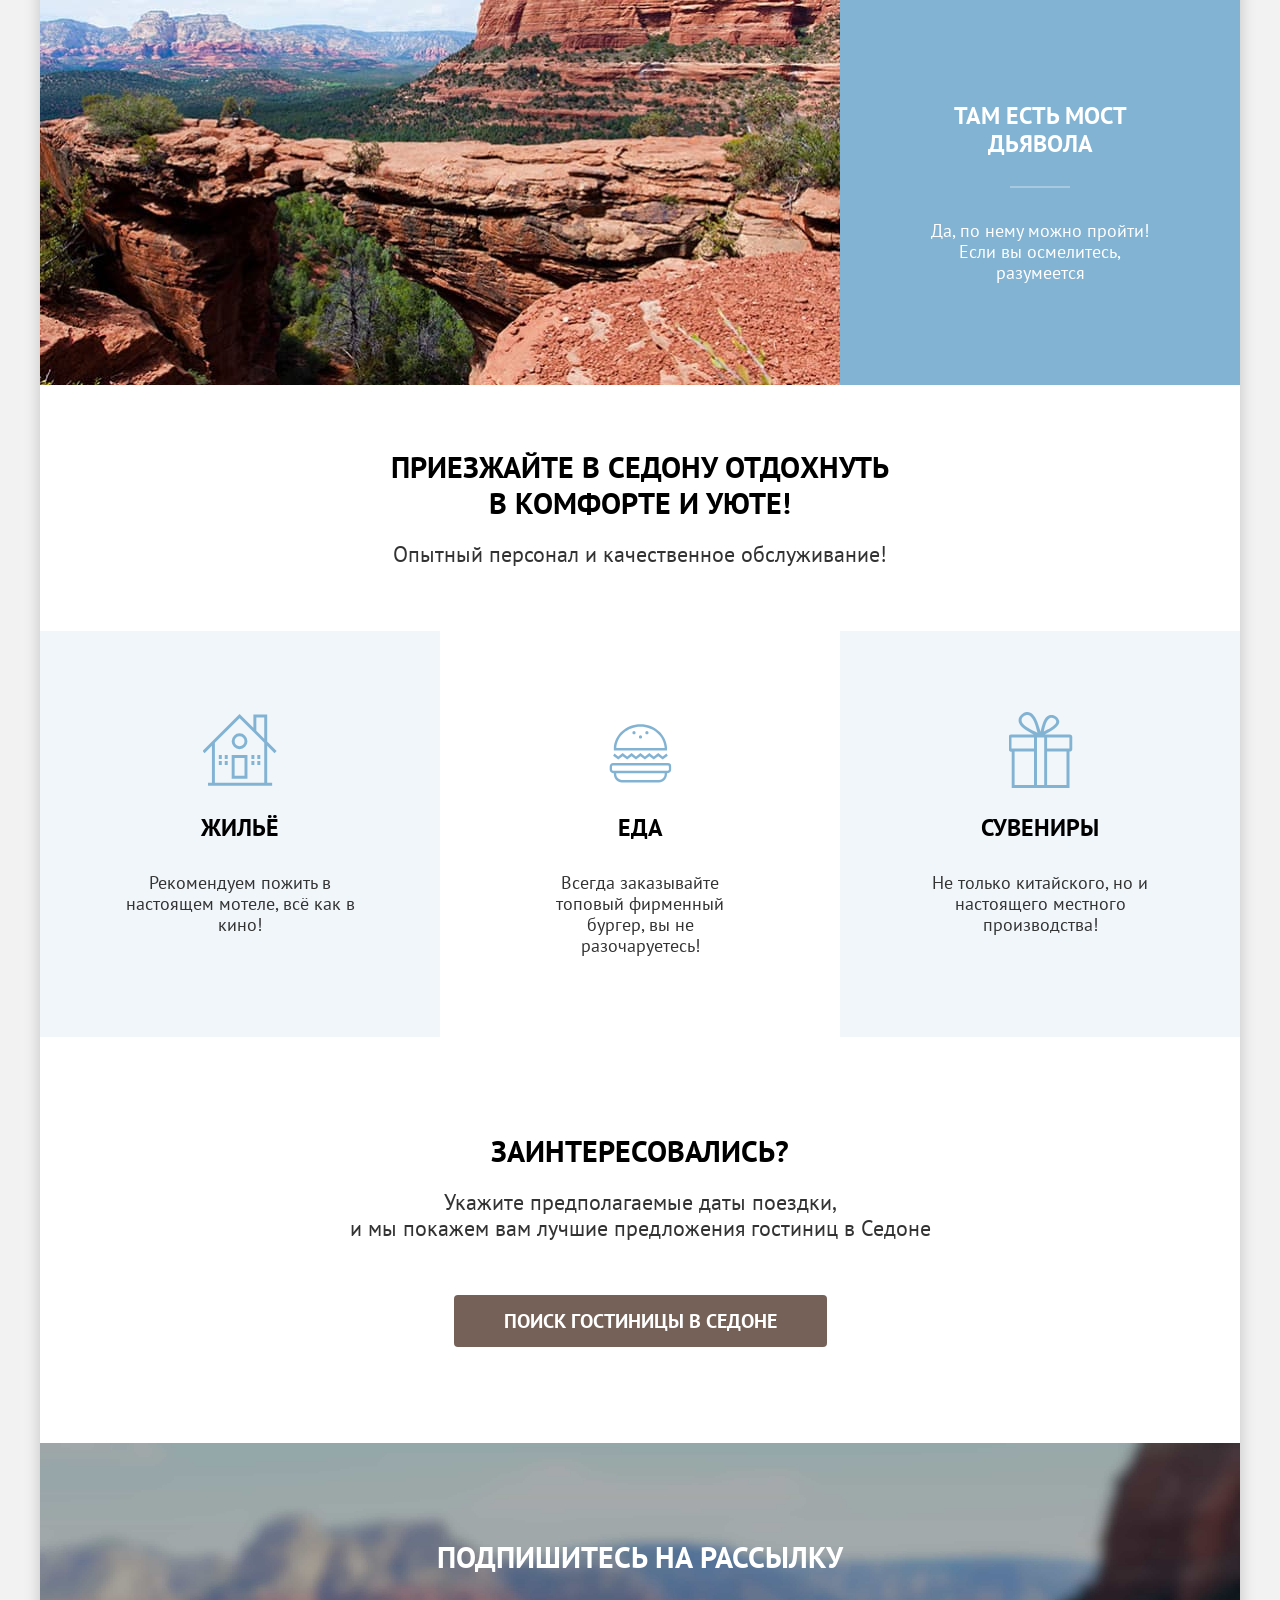
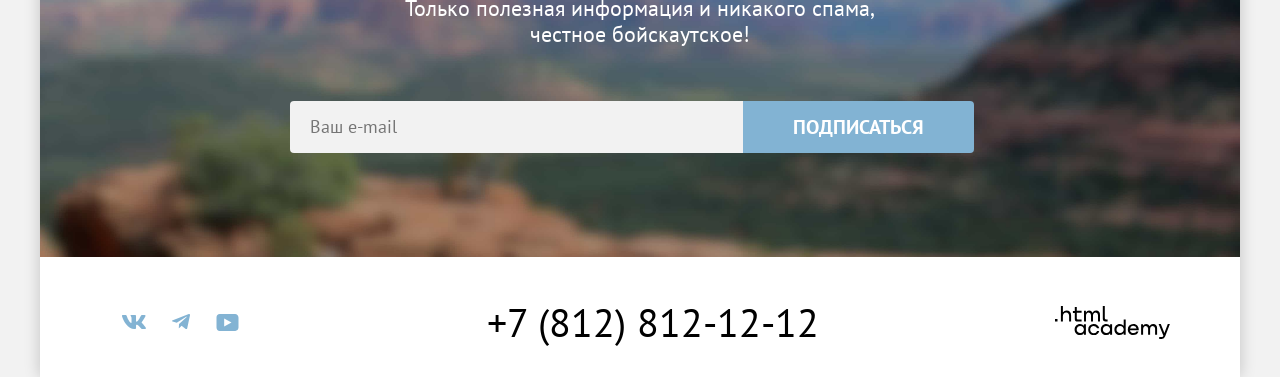
==== commit 30c04dea: "Добавляет модальное окно с формой" ====
--- a/index.html
+++ b/index.html
@@ -165,7 +165,75 @@
           </svg>
         </a>
       </footer>
+
+
+      <div class="modal-container modal-container-show">
+        <div class="modal">
+          <button class="modal-close-button" type="button" tabindex="1">
+            <span class="visually-hidden">Закрыть</span>
+          </button>
+          <section class="modal-content">
+            <h2 class="modal-header">Поиск гостиницы в Седоне</h2>
+            <form class="search-form" action="https://echo.htmlacademy.ru/" method="post">
+
+              <div class="field-group search-form-dates">
+                <label class="search-form-label" for="checkin-date">Дата заезда:</label>
+
+                <input class="search-form-input search-form-date" type="text" id="checkin-date" name="checkin-date" value="27 апреля 2020" placeholder="Укажите дату" min="2026-07-20" required>
+                <span class="input-message input-message-error">Мы не можем отправить вас в прошлое.</span>
+              </div>
+
+              <div class="field-group  search-form-dates">
+                <label class="search-form-label" for="checkout-date">Дата выезда:</label>
+
+                <input class="search-form-input search-form-date" type="text" id="checkout-date" name="checkout-date" value="1 сентября 2021" placeholder="Укажите дату" min="2026-07-20" required>
+                <span class="input-message">На эти даты есть свободные номера. Пока есть.</span>
+              </div>
+
+              <div class="field-group">
+                <label class="search-form-label" for="adults-count">Взрослые:</label>
+
+                <div class="count-wrapper">
+                  <input class="search-form-input search-form-count" type="number" id="adults-count" name="adults-count" value="1" min="1" required>
+                  <button class="count-button count-button-decrease" type="button">
+                    <span class="visually-hidden">Уменьшить количество на 1</span>
+                  </button>
+                  <button class="count-button count-button-increase" type="button">
+                    <span class="visually-hidden">Увеличить количество на 1</span>
+                  </button>
+                </div>
+              </div>
+
+
+              <div class="field-group field-group-tooltip">
+                <label class="search-form-label" for="children-count">Дети:</label>
+
+                <div class="tooltip">
+                  <button class="tooltip-button" type="button">
+                    <span class="visually-hidden">Подробнее</span>
+                  </button>
+                  <span class="tooltip-text">Укажите количество детей, которые будут с вами, возраст которых от 6 до 18
+                    лет. Дети до 6 лет размещаются бесплатно.</span>
+                </div>
+
+                <div class="count-wrapper">
+                  <input class="search-form-input search-form-count" id="children-count" name="children-count" type="number" value="0" min="0">
+                  <button class="count-button count-button-decrease" type="button">
+                    <span class="visually-hidden">Уменьшить количество на 1</span>
+                  </button>
+                  <button class="count-button count-button-increase" type="button">
+                    <span class="visually-hidden">Увеличить количество на 1</span>
+                  </button>
+                </div>
+              </div>
+              <button class="button button-light search-form-submit" type="submit">Найти</button>
+            </form>
+          </section>
+        </div>
+      </div>
     </div>
+
+
   </body>
 
 </html>
--- a/styles/styles.css
+++ b/styles/styles.css
@@ -1,15 +1,23 @@
 :root {
   --white: #ffffff;
   --white-transparent: rgba(255, 255, 255, 0.3);
+  --white-invisible: rgba(255, 255, 255, 0.1);
   --super-light: rgba(255, 255, 255, 0.6);
   --black: #000000;
   --black-transparent: rgba(0, 0, 0, 0.3);
-  --dark-grey: #333333;
+  --black-shadow: rgba(0, 0, 0, 0.25);
+  --black-light-shadow: rgba(0, 0, 0, 0.4);
   --grey: #e5e5e5;
   --grey-transparent: rgba(0, 0, 0, 0.2);
+  --light-grey-transparent: rgba(0, 0, 0, 0.15);
+  --dark-grey-transparent: rgba(0, 0, 0, 0.6);
+  --grey-dark: #333333;
+  --grey-blue: #727e85;
   --light-grey: #f2f2f2;
+  --grey-super-light: rgba(242, 242, 242, 0.8);
   --brown: #756157;
   --dark-brown: #615048;
+  --light-brown: rgba(117, 97, 87, 0.3);
   --blue: #82b3d3;
   --blue-lighter: #83b3d3;
   --blue-darker: #68a2ca;
@@ -18,13 +26,16 @@
   --lighter-blue: rgba(131, 179, 211, 0.2);
   --green: #7db54f;
   --dark-green: #6c9e42;
-
-  --text-color: var(--dark-grey);
+  --coral-red: #ff5757;
+
+  --text-color: var(--grey-dark);
   --text-color-accent: var(--black);
   --text-color-contrast: var(--white);
   --text-color-hover: var(--super-light);
   --text-color-active: var(--white-transparent);
   --text-color-menu-hover: var(--brown);
+  --text-color-disabled: var(--white-invisible);
+  --text-color-error: var(--coral-red);
 
   --bg-color-basic: var(--white);
   --bg-color-main: var(--blue);
@@ -32,6 +43,8 @@
   --bg-color-accent: var(--light-blue);
   --bg-color-accent-lighter: var(--lighter-blue);
   --bg-color-additional: var(--light-grey);
+  --bg-color-overlay: var(--grey-super-light);
+  --bg-color-tooltip: var(--grey-dark);
 
   --button-dark: var(--brown);
   --button-dark-hover: var(--dark-brown);
@@ -43,11 +56,16 @@
 
   --input-color: var(--light-grey);
   --input-color-hover: var(--grey);
+  --input-color-range: var(--grey-blue);
+  --input-label-color: var(--black-transparent);
+  --input-checkbox-color: var(--dark-blue);
 
   --icon-color: var(--blue-lighter);
   --icon-color-hover: var(--blue-darker);
   --icon-color-additional: var(--black);
   --icon-color-accent: var(--green);
+  --icon-color-active: var(--black-transparent);
+  --icon-color-controls: var(--light-brown);
 
   --border-color: var(--grey);
   --border-hover: var(--blue-darker);
@@ -57,8 +75,13 @@
   --underline-dark: var(--black-transparent);
 
   --shadow-color: var(--grey-transparent);
+  --shadow-input-hover: var(--black-shadow);
+  --shadow-input-active: var(--black-light-shadow);
+  --shadow-color-modal: var(--light-grey-transparent);
+  --shadow-tooltip: var(--black-transparent);
 
   --browser-outline: 3px solid var(--blue-lighter);
+  --browser-outline-toggle: 2px solid var(--blue-lighter);
 }
 
 @font-face {
@@ -143,8 +166,13 @@
   background-color: var(--button-dark);
 }
 
-.button:disabled {
+.button:disabled,
+.button:disabled:hover,
+.button:disabled:focus-visible,
+.button:disabled:active {
+  color: var(--text-color-contrast);
   background-color: var(--button-disabled);
+  cursor: auto;
 }
 
 .button-light {
@@ -190,6 +218,14 @@
 
 .button-reset:active {
   color: var(--text-color-active);
+  background-color: transparent;
+}
+
+.button-reset:disabled,
+.button-reset:disabled:hover,
+.button-reset:disabled:focus-visible,
+.button-reset:disabled:active {
+  color: var(--text-color-disabled);
   background-color: transparent;
 }
 
@@ -632,7 +668,8 @@
   background-color: var(--input-color-hover);
 }
 
-.subscription-field:focus {
+.subscription-field:focus-visible {
+  outline: var(--browser-outline);
   background-color: var(--input-color-hover);
 }
 
@@ -874,6 +911,10 @@
 }
 
 .filter-item {
+  display: grid;
+  grid-template-columns: 20px auto;
+  gap: 16px;
+  align-items: center;
   margin-top: 0;
   margin-bottom: 16px;
 }
@@ -887,18 +928,79 @@
   line-height: 23px;
 }
 
+.filter-input {
+  position: relative;
+  width: 20px;
+  height: 20px;
+  margin: 0;
+  padding: 0;
+  background-color: var(--bg-color-basic);
+  border-radius: 4px;
+  appearance: none;
+}
+
+.filter-input[type="checkbox"]::after {
+  display: none;
+  position: absolute;
+  content: "";
+  width: 20px;
+  height: 20px;
+  background-color: var(--input-checkbox-color);
+  mask-image: url('../images/icons/list-marker-tick.svg');
+  mask-repeat: no-repeat;
+  mask-position: center;
+}
+
+.filter-input[type="checkbox"]:checked::after {
+  display: block;
+}
+
+.filter-input[type="radio"] {
+  border-radius: 50%;
+}
+
+.filter-input[type="radio"]::after {
+  display: none;
+  position: absolute;
+  content: "";
+  top: 5px;
+  left: 5px;
+  width: 10px;
+  height: 10px;
+  background-color: var(--input-checkbox-color);
+  border-radius: 50%;
+}
+
+.filter-input[type="radio"]:checked::after {
+  display: block;
+}
+
+.filter-input:hover,
+.filter-input:hover ~ .filter-label  {
+  opacity: 0.6;
+}
+
+.filter-input:focus-visible {
+  outline: var(--browser-outline);
+}
+
+.filter-input:active,
+.filter-input:active ~ .filter-label  {
+  opacity: 0.3;
+}
+
 .filter-price {
   display: flex;
   flex-wrap: wrap;
+  gap: 2px;
   width: 288px;
 }
 
-.filter-price .filter-input {
+.range-input {
   box-sizing: border-box;
-  width: 143px;
-  margin-bottom: 36px;
+  width: 100%;
   font-family: inherit;
-  padding: 12px 20px;
+  padding: 12px 44px 12px 20px;
   font-size: 18px;
   line-height: 24px;
   font-weight: 700;
@@ -906,16 +1008,98 @@
   background-color: var(--input-color);
   border: none;
   border-radius: 4px 0 0 4px;
-}
-
-.filter-price .filter-input:nth-of-type(2) {
-  margin-left: 2px;
+  appearance: textfield;
+}
+
+.range-input::-webkit-outer-spin-button,
+.range-input::-webkit-inner-spin-button {
+  appearance: none;
+  margin: 0;
+}
+
+.range-input::placeholder {
+  color: var(--text-color-accent);
+}
+
+.range-label {
+  position: relative;
+  width: 143px;
+  margin-bottom: 44px;
+}
+
+.range-label-text {
+  position: absolute;
+  top: 12px;
+  right: 20px;
+  color: var(--input-label-color);
+}
+
+.range-input[name="price-max"] {
   border-radius: 0 4px 4px 0;
 }
+
+.range-input:hover {
+  background-color: var(--input-color-hover);
+}
+
+.range-input:focus-visible {
+  outline: var(--browser-outline);
+  background-color: var(--input-color-hover);
+}
+
+/* .range-label:focus-within .range-label-text {
+  display: none;
+} */
 
 .filter-range {
   width: 100%;
   margin: 0;
+}
+
+.range-track {
+  position: relative;
+  height: 4px;
+  background-color: var(--input-color-range);
+}
+
+.range-progressbar {
+  position: absolute;
+  height: 4px;
+  background-color: var(--bg-color-basic);
+}
+
+.range-toggle {
+  position: absolute;
+  top: 50%;
+  width: 20px;
+  height: 20px;
+  background-color: var(--bg-color-basic);
+  border: none;
+  border-radius: 4px;
+  transform: translateY(-50%);
+  cursor: pointer;
+}
+
+.range-toggle:hover {
+  box-shadow: 0 4px 10px 0 var(--shadow-input-hover);
+}
+
+.range-toggle:focus-visible {
+  outline: var(--browser-outline);
+  box-shadow: 0 4px 10px 0 var(--shadow-input-hover);
+}
+
+.range-toggle:active {
+  outline: var(--browser-outline-toggle);
+  box-shadow: 0 7px 15px 0 var(--shadow-input-active);
+}
+
+.toggle-min {
+  left: 0;
+}
+
+.toggle-max {
+  right: 0;
 }
 
 .button-wrapper {
@@ -957,17 +1141,21 @@
   font-size: 18px;
   line-height: 21px;
   background-color: var(--bg-color-basic);
+  background-image: url("../images/icons/arrow-down.svg");
+  background-repeat: no-repeat;
+  background-position: top 20px right 20px;
   border: 2px solid var(--border-color);
   border-radius: 4px;
   cursor: pointer;
-}
-
-.catalog-sort:hover {
+  appearance: none;
+}
+
+.catalog-sort:not(:disabled):hover {
   border-color: var(--border-hover);
 }
 
-.catalog-sort:focus-visible {
-  outline: var(--browser-outline);
+.catalog-sort:not(:disabled):focus-visible {
+  outline: 2px solid var(--border-hover);
 }
 
 .catalog-sort:disabled {
@@ -1017,7 +1205,7 @@
 }
 
 .card-view-button:focus-visible {
-  outline: var(--browser-outline);
+  outline: 2px solid var(--border-hover);
 }
 
 .card-view-button:active {
@@ -1215,3 +1403,332 @@
   color: var(--text-color-accent);
   background-color: transparent;
 }
+
+.modal-container {
+  display: none;
+  position: fixed;
+  top: 0;
+  left: 0;
+  width: 100%;
+  height: 100%;
+  background-color: var(--bg-color-overlay);
+}
+
+.modal-container-show {
+  display: flex;
+}
+
+.modal {
+  position: relative;
+  box-sizing: border-box;
+  width: 717px;
+  margin: auto;
+  padding: 64px 70px;
+  background-color: var(--bg-color-basic);
+  border-radius: 30px;
+  box-shadow: 0 25px 50px 0 var(--shadow-color-modal);
+}
+
+.modal-content {
+  width: 577px;
+}
+
+.modal-close-button {
+  position: absolute;
+  top: 64px;
+  right: 52px;
+  width: 52px;
+  height: 52px;
+  color: var(--icon-color-additional);
+  background-color: var(--bg-color-additional);
+  border: none;
+  border-radius: 50%;
+  cursor: pointer;
+}
+
+.modal-close-button::before {
+  content: "";
+  position: absolute;
+  top: 0;
+  left: 0;
+  width: 52px;
+  height: 52px;
+  background-color: currentColor;
+  mask-image: url("../images/icons/cross.svg");
+  mask-repeat: no-repeat;
+  mask-position: center;
+  mask-size: 14px 14px;
+}
+
+.modal-close-button:hover {
+  background-color: var(--button-disabled);
+}
+
+.modal-close-button:focus-visible {
+  outline: var(--browser-outline);
+}
+
+.modal-close-button:active {
+  color: var(--icon-color-active);
+}
+
+.modal-header {
+  margin: 0;
+  margin-bottom: 64px;
+  font-size: 30px;
+  line-height: 36px;
+  font-weight: 700;
+  color: var(--text-color-accent);
+  text-transform: uppercase;
+}
+
+.search-form {
+  display: grid;
+  grid-template-columns: 247px 242px;
+  grid-template-rows: repeat(auto-fit, 48px);
+  column-gap: 88px;
+  row-gap: 48px;
+  align-items: center;
+}
+
+.field-group {
+  display: grid;
+  grid-template-columns: 120px 1fr;
+  gap: 18px;
+  align-items: center;
+}
+
+.search-form-label {
+  font-size: 20px;
+  line-height: 24px;
+  font-weight: 700;
+  color: var(--text-color-accent);
+  text-transform: capitalize;
+}
+
+.search-form-dates {
+  position: relative;
+  grid-column: 1 / -1;
+}
+
+.search-form-input {
+  box-sizing: border-box;
+  font-family: inherit;
+  padding: 12px 40px 12px 20px;
+  font-size: 18px;
+  line-height: 24px;
+  font-weight: 700;
+  color: var(--text-color-accent);
+  background-color: var(--input-color);
+  border: none;
+  border-radius: 4px;
+  appearance: textfield;
+}
+
+.input-message {
+  display: none;
+  position: absolute;
+  top: 52px;
+  left: 157px;
+  width: 440px;
+  font-size: 16px;
+  line-height: 21px;
+  font-weight: 400;
+  text-transform: none;
+}
+
+/* Класс input-message-error для сообщения об ошибке */
+.input-message-error {
+  color: var(--text-color-error);
+}
+
+.search-form-count {
+  width: 110px;
+  padding: 14px 40px;
+  line-height: 20px;
+  text-align: center;
+}
+
+.search-form-count::-webkit-outer-spin-button,
+.search-form-count::-webkit-inner-spin-button {
+  appearance: none;
+  margin: 0;
+}
+
+.search-form-date {
+  background-image: url("../images/icons/calendar.svg");
+  background-repeat: no-repeat;
+  background-position: top 16px right 22px;
+  background-size: 16px 15px;
+}
+
+.search-form-input::placeholder {
+  color: var(--dark-grey-transparent);
+}
+
+.search-form-input:hover {
+  background-color: var(--input-color-hover);
+}
+
+.search-form-input:focus-visible {
+  outline: var(--browser-outline);
+  background-color: var(--input-color-hover);
+}
+
+.search-form-date:invalid ~ .input-message-error {
+  display: block;
+}
+
+.search-form-date:valid ~ .input-message {
+  display: block;
+}
+
+.count-wrapper {
+  position: relative;
+  justify-self: start;
+}
+
+.count-button {
+  position: absolute;
+  width: 40px;
+  height: 100%;
+  padding: 0;
+  color: var(--icon-color-controls);
+  background-color: transparent;
+  border: none;
+  border-radius: 4px;
+  cursor: pointer;
+}
+
+.count-button::before {
+  content: "";
+  position: absolute;
+  top: 50%;
+  left: 50%;
+  width: 20px;
+  height: 20px;
+  background-color: currentColor;
+  mask-repeat: no-repeat;
+  mask-position: center;
+  mask-size: 14px 14px;
+  transform: translate(-50%, -50%);
+}
+
+.count-button-decrease {
+  top: 0;
+  left: 0;
+}
+
+.count-button-decrease::before {
+  mask-image: url("../images/icons/minus.svg");
+}
+
+.count-button-increase {
+  top: 0;
+  right: 0;
+}
+
+.count-button-increase::before {
+  mask-image: url("../images/icons/plus.svg");
+}
+
+.count-button:hover {
+  color: var(--icon-color-additional);
+}
+
+.count-button:focus-visible {
+  outline: var(--browser-outline);
+}
+
+.count-button:active {
+  color: var(--shadow-color);
+}
+
+.search-form-submit {
+  grid-column: 1 / -1;
+  padding: 18px;
+  font-size: 20px;
+  line-height: 24px;
+}
+
+.search-form-submit:active {
+  background-color: var(--button-light-hover);
+}
+
+.field-group-tooltip {
+  grid-template-columns: auto 1fr 110px;
+  gap: 10px;
+}
+
+.tooltip {
+  position: relative;
+  display: flex;
+  gap: 10px;
+  align-items: center;
+}
+
+.tooltip-text {
+  display: none;
+  z-index: 1;
+  position: absolute;
+  top: calc(100% + 15px);
+  left: -115px;
+  box-sizing: border-box;
+  width: 256px;
+  padding: 15px 18px 18px 22px;
+  font-size: 16px;
+  line-height: 20px;
+  font-weight: 400;
+  color: var(--text-color-contrast);
+  text-transform: none;
+  background-color: var(--bg-color-tooltip);
+  border-radius: 10px;
+  box-shadow: 0 15px 30px 0 var(--shadow-tooltip);
+}
+
+.tooltip-text::before {
+  content: "";
+  display: block;
+  position: absolute;
+  top: -9px;
+  left: 50%;
+  width: 0;
+  height: 0;
+  border: 10px solid #333333;
+  border-left-color: transparent;
+  border-right-color: transparent;
+  border-top-style: none;
+  transform: translateX(-50%);
+}
+
+.tooltip-button {
+  flex-shrink: 0;
+  width: 26px;
+  height: 26px;
+  background-color: var(--bg-color-main);
+  background-image: url("../images/icons/info.svg");
+  background-repeat: no-repeat;
+  background-size: 2px 12px;
+  background-position: center;
+  border: none;
+  border-radius: 50%;
+  cursor: pointer;
+}
+
+.tooltip-button:hover {
+  background-color: var(--button-light-hover);
+}
+
+.tooltip-button:hover + .tooltip-text,
+.tooltip-button:focus-visible + .tooltip-text {
+  display: block;
+}
+
+.tooltip-button:focus-visible {
+  background-color: var(--button-light-hover);
+  outline: var(--browser-outline);
+}
+
+.tooltip-button:active {
+  background-color: var(--button-light);
+}
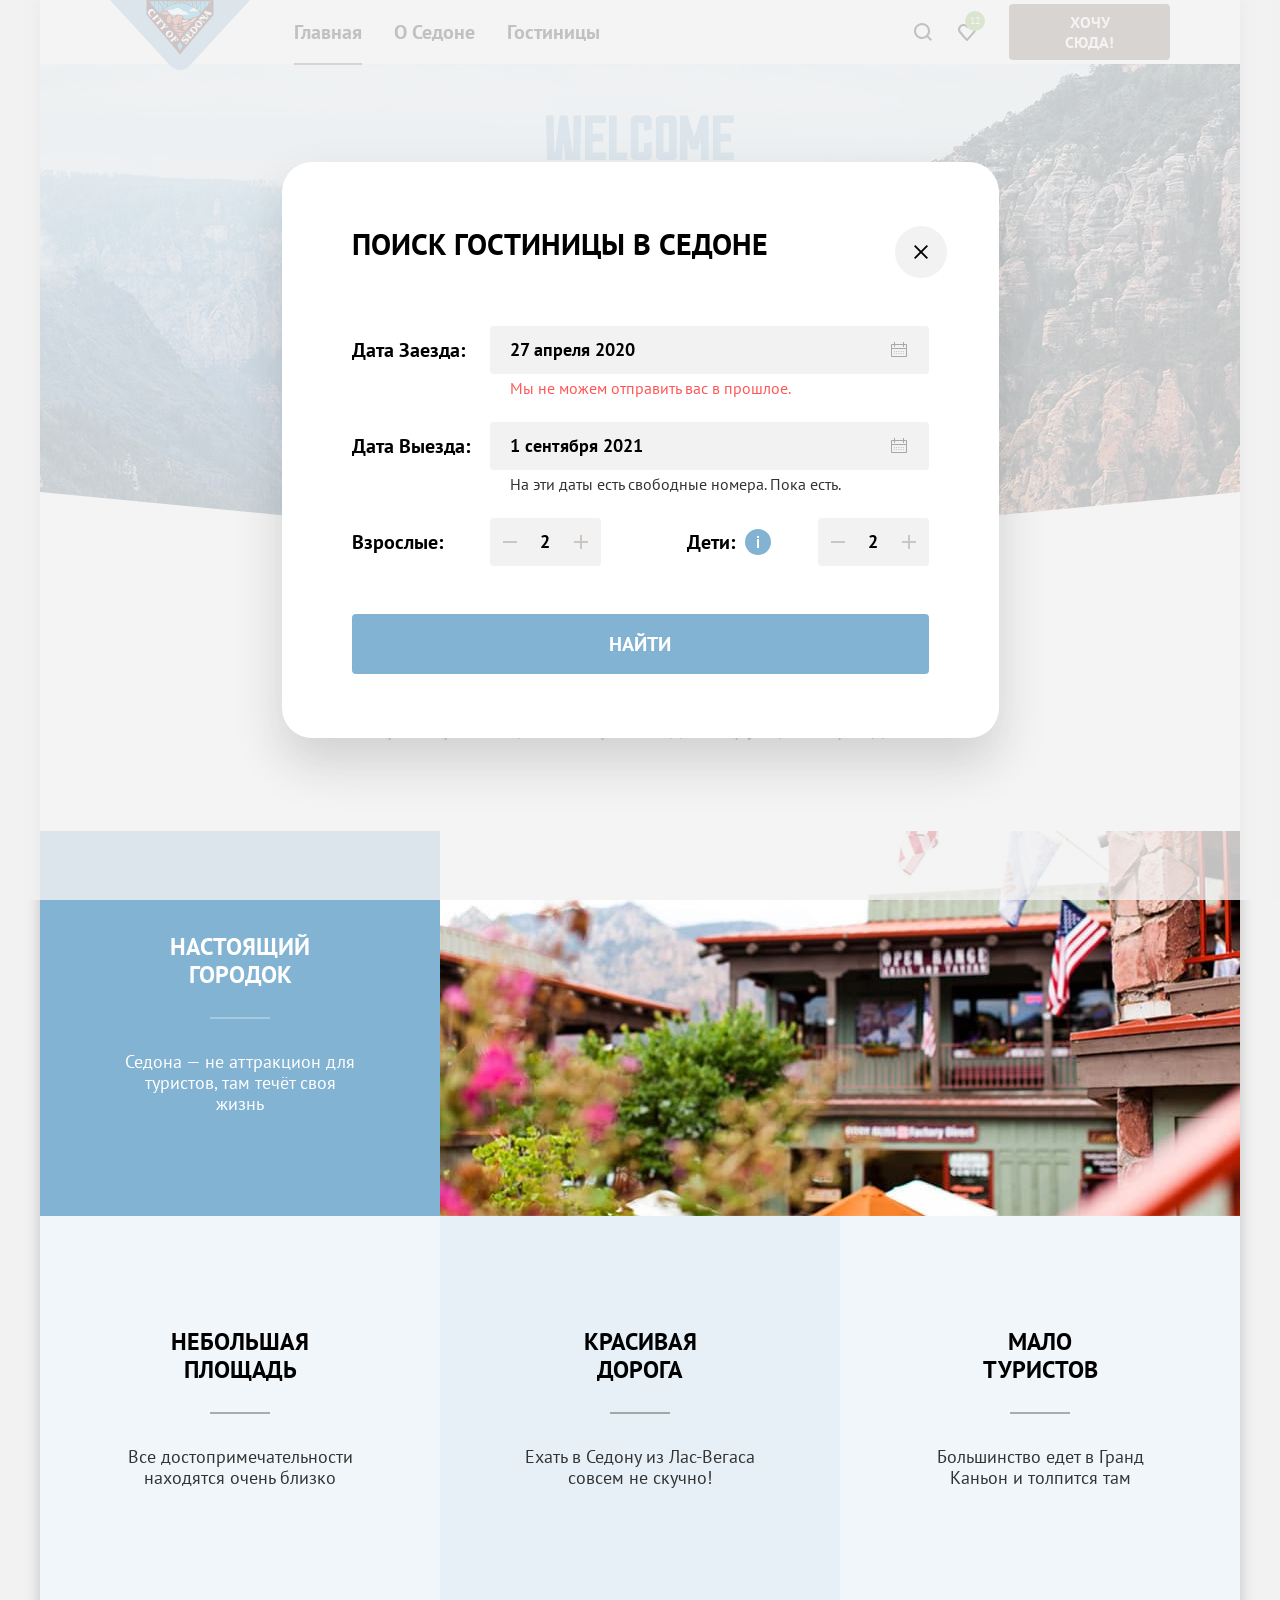
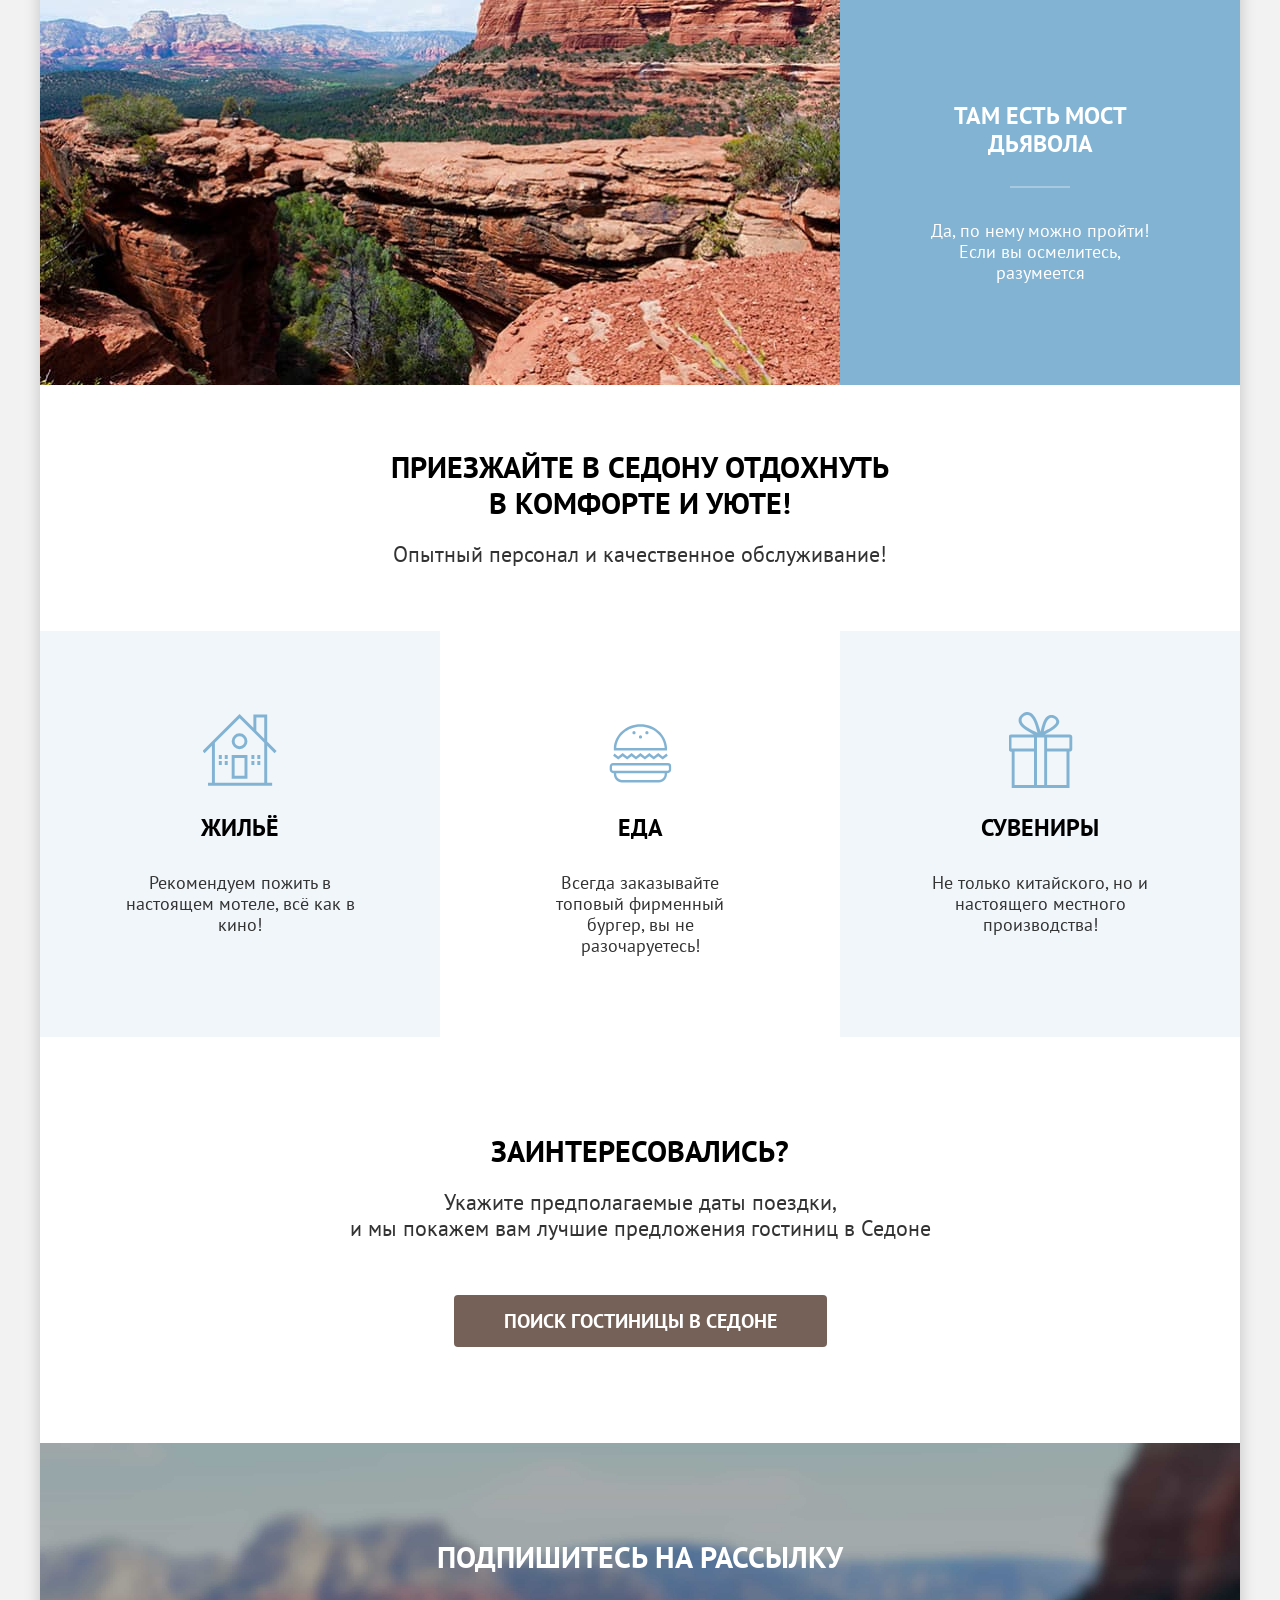
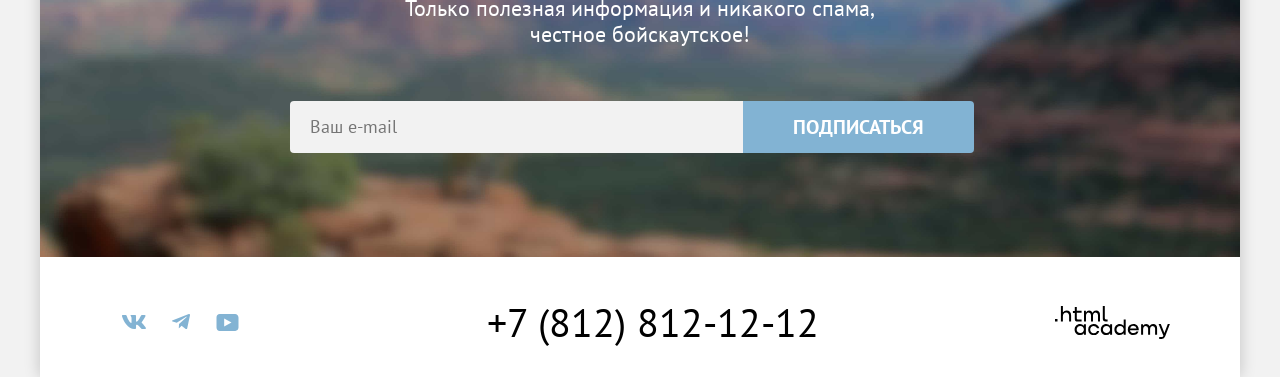
==== commit bd1d8ae2: "Добавляет правки по замечаниям 1. Исправляет counter в модальном окне 2. Перемещает кнопку закрытия" ====
--- a/index.html
+++ b/index.html
@@ -166,12 +166,10 @@
         </a>
       </footer>
 
-
+      <!-- Модальное окно -->
+      <!-- Добавление класса modal-container-show отображает окно. -->
       <div class="modal-container modal-container-show">
         <div class="modal">
-          <button class="modal-close-button" type="button" tabindex="1">
-            <span class="visually-hidden">Закрыть</span>
-          </button>
           <section class="modal-content">
             <h2 class="modal-header">Поиск гостиницы в Седоне</h2>
             <form class="search-form" action="https://echo.htmlacademy.ru/" method="post">
@@ -183,7 +181,7 @@
                 <span class="input-message input-message-error">Мы не можем отправить вас в прошлое.</span>
               </div>
 
-              <div class="field-group  search-form-dates">
+              <div class="field-group search-form-dates">
                 <label class="search-form-label" for="checkout-date">Дата выезда:</label>
 
                 <input class="search-form-input search-form-date" type="text" id="checkout-date" name="checkout-date" value="1 сентября 2021" placeholder="Укажите дату" min="2026-07-20" required>
@@ -194,10 +192,10 @@
                 <label class="search-form-label" for="adults-count">Взрослые:</label>
 
                 <div class="count-wrapper">
-                  <input class="search-form-input search-form-count" type="number" id="adults-count" name="adults-count" value="1" min="1" required>
                   <button class="count-button count-button-decrease" type="button">
                     <span class="visually-hidden">Уменьшить количество на 1</span>
                   </button>
+                  <input class="search-form-input search-form-count" type="number" id="adults-count" name="adults-count" value="2" min="1" required>
                   <button class="count-button count-button-increase" type="button">
                     <span class="visually-hidden">Увеличить количество на 1</span>
                   </button>
@@ -209,18 +207,15 @@
                 <label class="search-form-label" for="children-count">Дети:</label>
 
                 <div class="tooltip">
-                  <button class="tooltip-button" type="button">
-                    <span class="visually-hidden">Подробнее</span>
-                  </button>
-                  <span class="tooltip-text">Укажите количество детей, которые будут с вами, возраст которых от 6 до 18
-                    лет. Дети до 6 лет размещаются бесплатно.</span>
+                  <button class="tooltip-button" type="button" aria-labelledby="tooltip-label"></button>
+                  <span class="tooltip-text" role="tooltip" id="tooltip-label">Укажите количество детей, которые будут с вами, возраст которых от 6 до 18 лет. Дети до 6 лет размещаются бесплатно.</span>
                 </div>
 
                 <div class="count-wrapper">
-                  <input class="search-form-input search-form-count" id="children-count" name="children-count" type="number" value="0" min="0">
                   <button class="count-button count-button-decrease" type="button">
                     <span class="visually-hidden">Уменьшить количество на 1</span>
                   </button>
+                  <input class="search-form-input search-form-count" id="children-count" name="children-count" type="number" value="2" min="0">
                   <button class="count-button count-button-increase" type="button">
                     <span class="visually-hidden">Увеличить количество на 1</span>
                   </button>
@@ -229,6 +224,9 @@
               <button class="button button-light search-form-submit" type="submit">Найти</button>
             </form>
           </section>
+          <button class="modal-close-button" type="button">
+            <span class="visually-hidden">Закрыть</span>
+          </button>
         </div>
       </div>
     </div>
--- a/styles/styles.css
+++ b/styles/styles.css
@@ -939,45 +939,36 @@
   appearance: none;
 }
 
-.filter-input[type="checkbox"]::after {
+.filter-input[type="radio"] {
+  border-radius: 50%;
+}
+
+.filter-input::after {
   display: none;
-  position: absolute;
   content: "";
   width: 20px;
   height: 20px;
   background-color: var(--input-checkbox-color);
-  mask-image: url('../images/icons/list-marker-tick.svg');
   mask-repeat: no-repeat;
   mask-position: center;
 }
 
-.filter-input[type="checkbox"]:checked::after {
-  display: block;
-}
-
-.filter-input[type="radio"] {
-  border-radius: 50%;
+.filter-input[type="checkbox"]::after {
+  mask-image: url('../images/icons/list-marker-tick.svg');
 }
 
 .filter-input[type="radio"]::after {
-  display: none;
-  position: absolute;
-  content: "";
-  top: 5px;
-  left: 5px;
-  width: 10px;
-  height: 10px;
-  background-color: var(--input-checkbox-color);
-  border-radius: 50%;
-}
-
-.filter-input[type="radio"]:checked::after {
+  mask-image: url('../images/icons/list-marker-circle.svg');
+}
+
+.filter-input:checked::after {
   display: block;
 }
 
 .filter-input:hover,
 .filter-input:hover ~ .filter-label  {
   opacity: 0.6;
+  cursor: pointer;
 }
 
 .filter-input:focus-visible {
@@ -986,6 +977,12 @@
 
 .filter-input:active,
 .filter-input:active ~ .filter-label  {
+  opacity: 0.3;
+}
+
+.filter-input:disabled,
+.filter-input:disabled ~ .filter-label {
+  pointer-events: none;
   opacity: 0.3;
 }
 
@@ -1160,6 +1157,7 @@
 
 .catalog-sort:disabled {
   opacity: 0.3;
+  cursor: auto;
 }
 
 .card-view-buttons {
@@ -1404,6 +1402,12 @@
   background-color: transparent;
 }
 
+/*
+  Клас modal-container-show отвечает за отображение модального окна:
+  По умолчанию модальное окно modal-container скрыто.
+  Добавление класса modal-container-show отображает окно.
+*/
+
 .modal-container {
   display: none;
   position: fixed;
@@ -1475,6 +1479,7 @@
 .modal-header {
   margin: 0;
   margin-bottom: 64px;
+  padding-right: 40px;
   font-size: 30px;
   line-height: 36px;
   font-weight: 700;
@@ -1485,17 +1490,22 @@
 .search-form {
   display: grid;
   grid-template-columns: 247px 242px;
-  grid-template-rows: repeat(auto-fit, 48px);
   column-gap: 88px;
-  row-gap: 48px;
+  row-gap: 23px;
   align-items: center;
 }
 
 .field-group {
   display: grid;
   grid-template-columns: 120px 1fr;
-  gap: 18px;
+  column-gap: 18px;
   align-items: center;
+}
+
+.search-form-dates {
+  grid-column: 1 / -1;
+  grid-template-rows: 48px 1fr;
+  row-gap: 4px;
 }
 
 .search-form-label {
@@ -1506,9 +1516,11 @@
   text-transform: capitalize;
 }
 
-.search-form-dates {
-  position: relative;
-  grid-column: 1 / -1;
+.search-form-dates .search-form-label {
+  grid-column: 1 / 2;
+  grid-row: 1 / 3;
+  align-self: start;
+  padding-top: 12px;
 }
 
 .search-form-input {
@@ -1527,10 +1539,11 @@
 
 .input-message {
   display: none;
-  position: absolute;
-  top: 52px;
-  left: 157px;
-  width: 440px;
+  grid-column: 2 / -1;
+  grid-row: 2 / 3;
+  align-self: start;
+  max-width: 400px;
+  padding: 0 20px;
   font-size: 16px;
   line-height: 21px;
   font-weight: 400;
@@ -1543,10 +1556,10 @@
 }
 
 .search-form-count {
-  width: 110px;
-  padding: 14px 40px;
+  padding: 12px 0;
   line-height: 20px;
   text-align: center;
+  border-radius: 0;
 }
 
 .search-form-count::-webkit-outer-spin-button,
@@ -1584,39 +1597,33 @@
 }
 
 .count-wrapper {
-  position: relative;
-  justify-self: start;
+  display: grid;
+  grid-template-columns: 40px 31px 40px;
+  grid-template-rows: 48px;
+  width: 111px;
 }
 
 .count-button {
-  position: absolute;
-  width: 40px;
-  height: 100%;
   padding: 0;
   color: var(--icon-color-controls);
-  background-color: transparent;
+  background-color: var(--input-color);
   border: none;
-  border-radius: 4px;
   cursor: pointer;
 }
 
 .count-button::before {
   content: "";
-  position: absolute;
-  top: 50%;
-  left: 50%;
-  width: 20px;
-  height: 20px;
+  display: block;
+  width: 100%;
+  height: 100%;
   background-color: currentColor;
   mask-repeat: no-repeat;
   mask-position: center;
   mask-size: 14px 14px;
-  transform: translate(-50%, -50%);
 }
 
 .count-button-decrease {
-  top: 0;
-  left: 0;
+  border-radius: 4px 0 0 4px;
 }
 
 .count-button-decrease::before {
@@ -1624,8 +1631,7 @@
 }
 
 .count-button-increase {
-  top: 0;
-  right: 0;
+  border-radius: 0 4px 4px 0;
 }
 
 .count-button-increase::before {
@@ -1634,9 +1640,12 @@
 
 .count-button:hover {
   color: var(--icon-color-additional);
+  background-color: var(--input-color-hover);
 }
 
 .count-button:focus-visible {
+  color: var(--icon-color-additional);
+  background-color: var(--input-color-hover);
   outline: var(--browser-outline);
 }
 
@@ -1646,6 +1655,7 @@
 
 .search-form-submit {
   grid-column: 1 / -1;
+  margin-top: 25px;
   padding: 18px;
   font-size: 20px;
   line-height: 24px;
@@ -1656,15 +1666,12 @@
 }
 
 .field-group-tooltip {
-  grid-template-columns: auto 1fr 110px;
+  grid-template-columns: auto 1fr 111px;
   gap: 10px;
 }
 
 .tooltip {
   position: relative;
-  display: flex;
-  gap: 10px;
-  align-items: center;
 }
 
 .tooltip-text {
@@ -1702,7 +1709,7 @@
 }
 
 .tooltip-button {
-  flex-shrink: 0;
+  display: block;
   width: 26px;
   height: 26px;
   background-color: var(--bg-color-main);
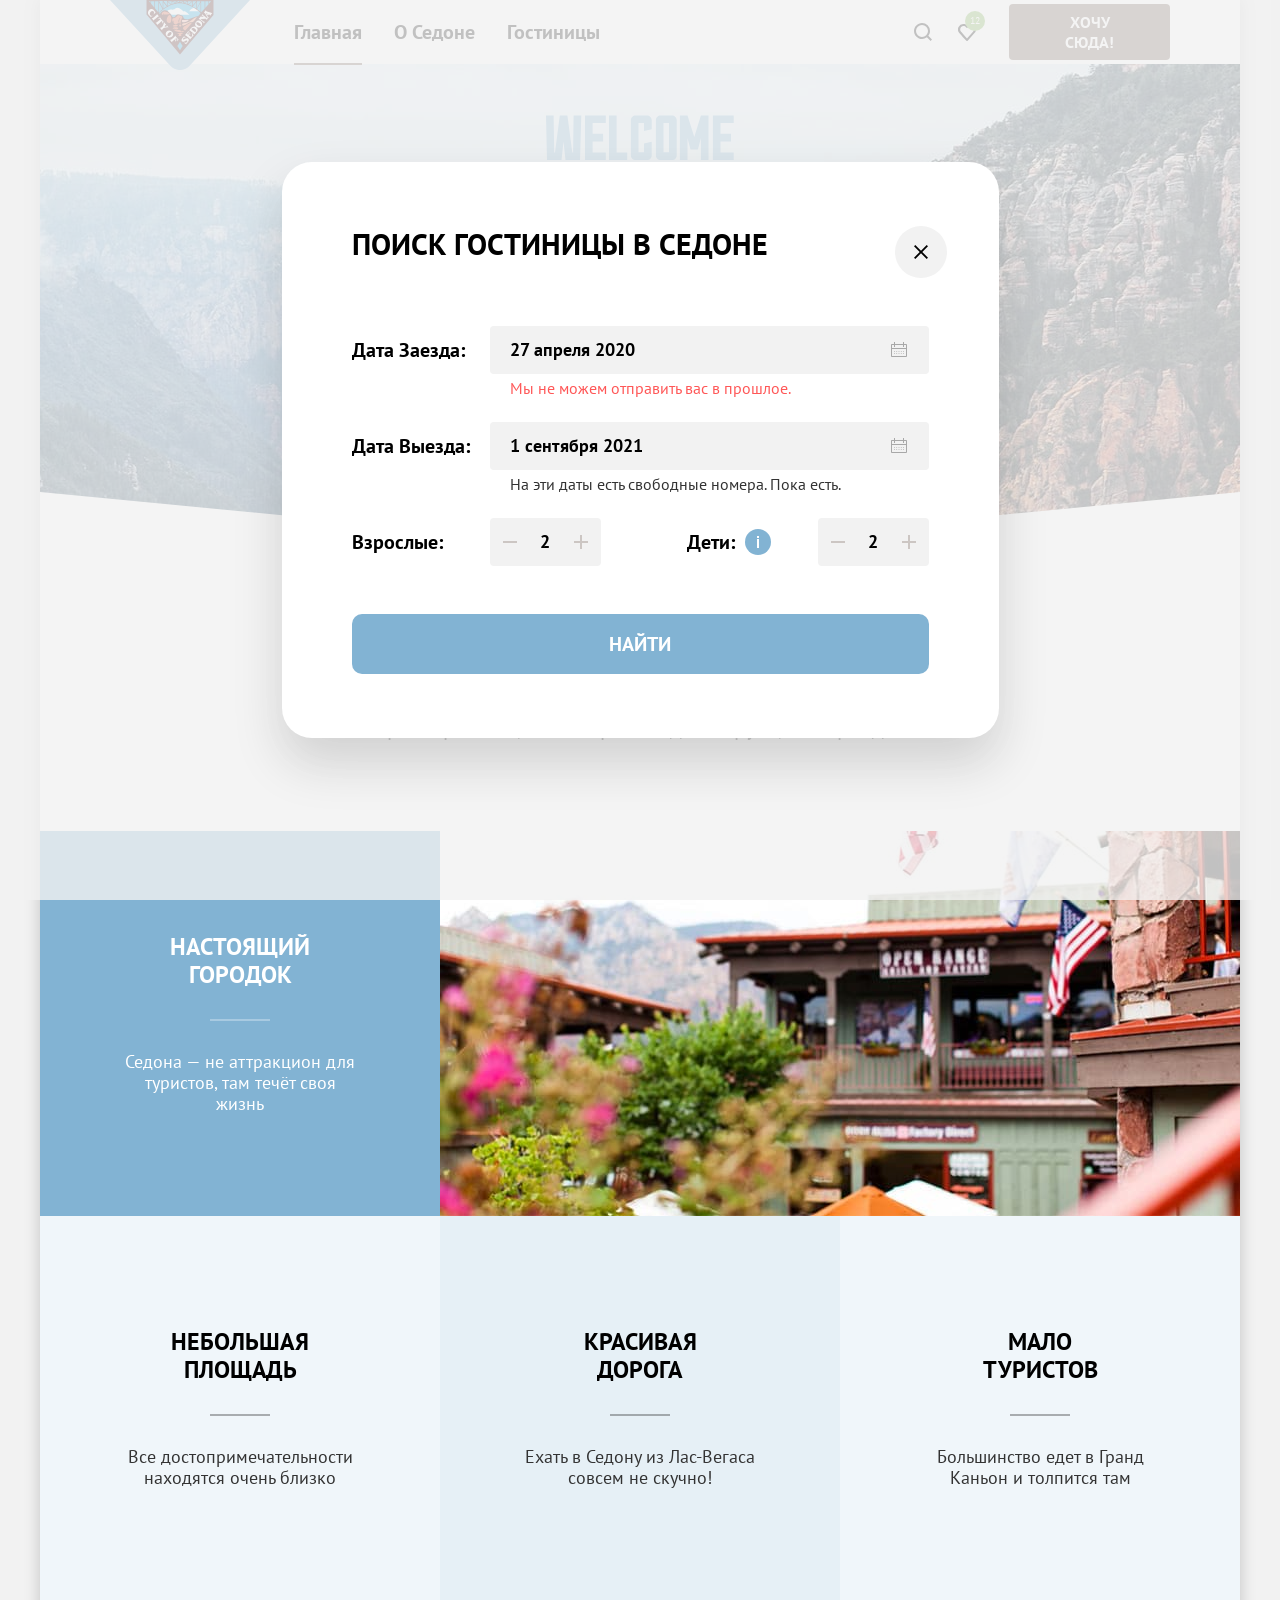
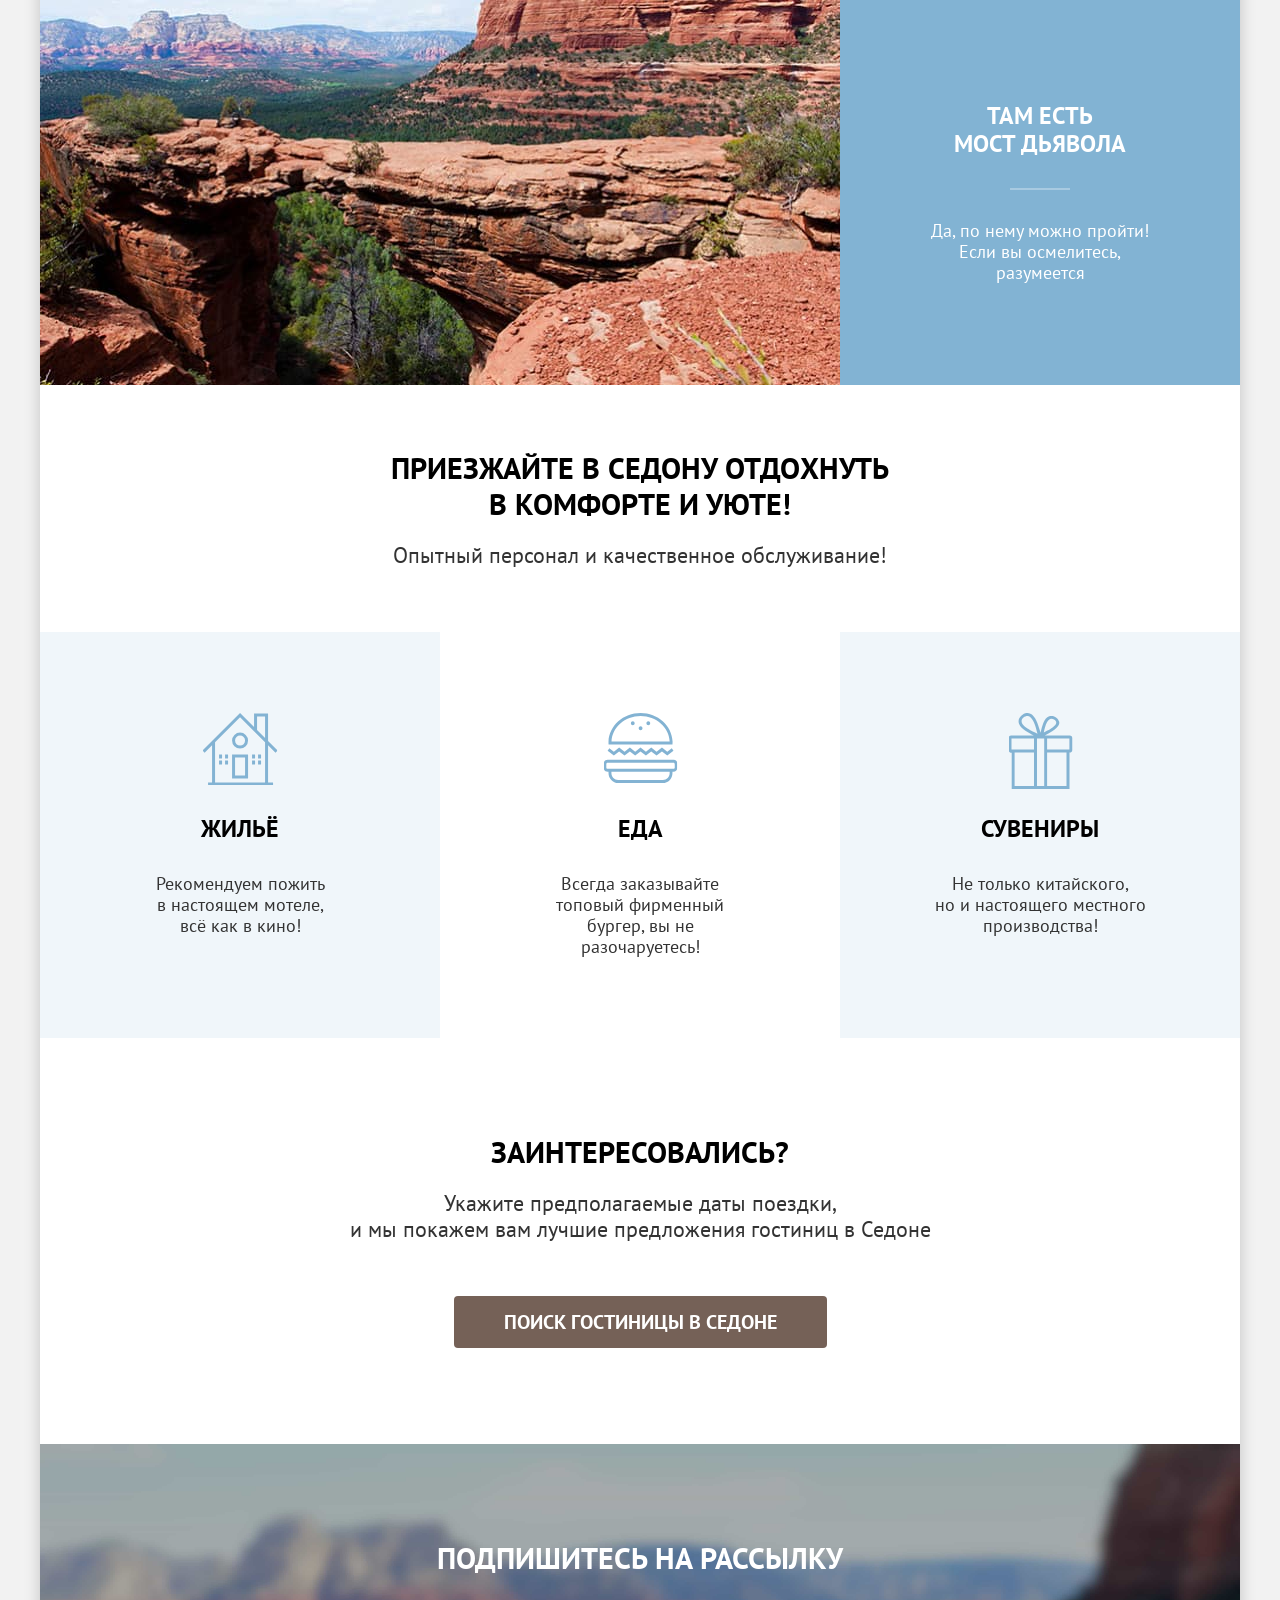
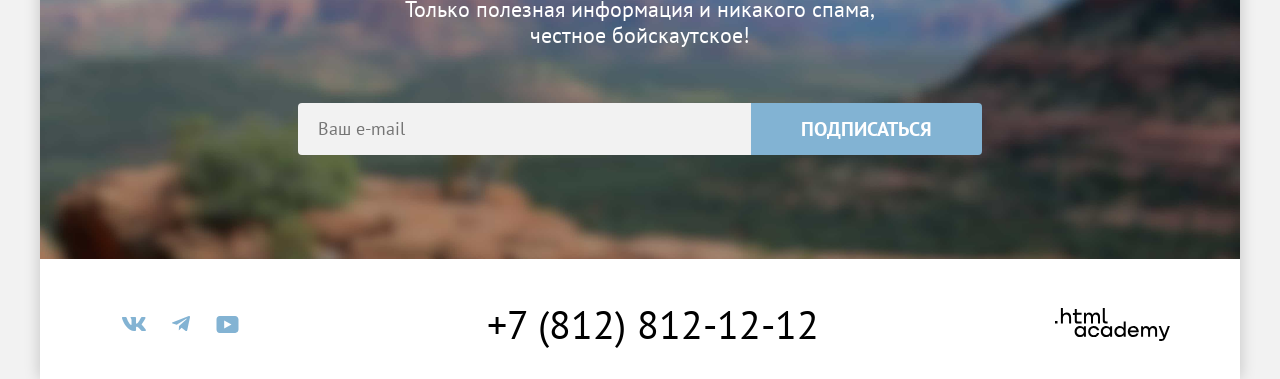
==== commit fbd19fbc: "Добавляет правки по критериям 1. Pixel Perfect 2. Удаляет неиспользуемые файлы" ====
--- a/index.html
+++ b/index.html
@@ -82,7 +82,7 @@
             </li>
             <li class="advantages-item advantages-item-with-photo">
               <div class="advantages-wrapper">
-                <h3 class="advantages-title">Там есть мост дьявола</h3>
+                <h3 class="advantages-title">Там есть<br> мост дьявола</h3>
                 <p class="advantages-description">Да, по нему можно пройти! Если вы осмелитесь, разумеется</p>
               </div>
               <img class="advantages-photo" src="images/advantages-2.jpg" width="800" height="385"
@@ -101,15 +101,15 @@
           <ul class="service-list">
             <li class="service-item service-item-housing">
               <h3 class="service-title">Жильё</h3>
-              <p class="service-desription">Рекомендуем пожить в настоящем мотеле, всё как в кино!</p>
+              <p class="service-desription">Рекомендуем пожить<br> в настоящем мотеле,<br> всё как в кино!</p>
             </li>
             <li class="service-item service-item-food">
               <h3 class="service-title">Еда</h3>
-              <p class="service-desription">Всегда заказывайте топовый фирменный бургер, вы не разочаруетесь!</p>
+              <p class="service-desription">Всегда заказывайте<br> топовый фирменный бургер, вы не разочаруетесь!</p>
             </li>
             <li class="service-item service-item-souvenir">
               <h3 class="service-title">Сувениры</h3>
-              <p class="service-desription">Не только китайского, но и настоящего местного производства!</p>
+              <p class="service-desription">Не только китайского,<br> но и настоящего местного производства!</p>
             </li>
           </ul>
         </section>
@@ -158,7 +158,7 @@
         </ul>
         <a class="page-footer-phone" href="tel:+78128121212">+7 (812) 812-12-12</a>
         <a class="page-footer-link" href="https://htmlacademy.ru/intensive/htmlcss">
-          <svg class="htmlacademy-logo" aria-role="img" aria-label="Разработчик - HTML Academy" focusable="false"
+          <svg class="htmlacademy-logo" role="img" aria-label="Разработчик - HTML Academy" focusable="false"
             xmlns="http://www.w3.org/2000/svg" width="115" height="33" viewBox="0 0 115 33">
             <path
               d="M0 12.9v2.6h2.5v-2.6zM11.6 4.5Q9.2 4.6 8 6.2h-.1V0h-2v15.5h2v-5.3c0-2.1 1.3-3.6 3.3-3.6 1.8 0 2.9 1.4 2.9 3.2v5.7h2V9.4c.1-3-1.8-4.9-4.5-4.9M26.6 4.8h-4.8V1.1h-2v3.8h-1.9v2h1.9v6q0 2.6 2.7 2.7h4.1v-2h-3.7q-1 0-1.1-1.1V6.8h4.8zM41.1 4.6q-2.5 0-3.5 2.1h-.1a4 4 0 0 0-3.4-2.1Q32 4.8 31 6.4h-.1V4.8H29v10.6h2V10c0-2 1-3.5 2.6-3.5q2.3.1 2.4 2.6v6.3h2V9.8c0-2.4 1.4-3.3 2.6-3.3q2.3.1 2.4 2.6v6.3h2V8.9c.1-2.5-1.4-4.3-3.9-4.3M47.8 12.7q0 2.6 2.8 2.7h2v-2h-1.7q-1 0-1.1-1.1V0h-2zM28.9 19.7a5 5 0 0 0-3.9-1.8c-3.1 0-5.4 2.3-5.4 5.6s2.3 5.6 5.4 5.6q2.7-.1 3.8-1.9h.1v1.6h2V18.2h-2zm-3.6 7.4a3.5 3.5 0 0 1-3.6-3.6c0-2 1.4-3.6 3.6-3.6s3.6 1.6 3.6 3.6c0 1.9-1.4 3.6-3.6 3.6M44.2 22c-.5-2.4-2.6-4.1-5.4-4.1a5.4 5.4 0 0 0-5.6 5.6c0 3.1 2.2 5.6 5.6 5.6 2.8 0 4.9-1.8 5.4-4.2h-2.1a3.4 3.4 0 0 1-3.3 2.3 3.5 3.5 0 0 1-3.6-3.6c0-2 1.4-3.6 3.6-3.6q2.5.2 3.3 2.2h2.1zM55.1 19.7a5 5 0 0 0-3.9-1.8c-3.1 0-5.4 2.3-5.4 5.6s2.3 5.6 5.4 5.6q2.7-.1 3.8-1.9h.1v1.6h2V18.2h-2zm-3.6 7.4a3.5 3.5 0 0 1-3.6-3.6c0-2 1.4-3.6 3.6-3.6s3.6 1.6 3.6 3.6c0 1.9-1.5 3.6-3.6 3.6M68.7 19.8a5 5 0 0 0-3.9-1.9c-3.1 0-5.4 2.3-5.4 5.6s2.2 5.6 5.4 5.6q2.6-.1 3.8-1.8h.1v1.5h2V13.4h-2zm-3.6 7.3a3.5 3.5 0 0 1-3.6-3.6c0-2 1.4-3.6 3.6-3.6s3.6 1.6 3.6 3.6c-.1 2-1.5 3.6-3.6 3.6M78.3 17.9a5.4 5.4 0 0 0-5.5 5.6c0 3 2.1 5.6 5.5 5.6 2.5 0 4.5-1.3 5.2-3.6h-2.1q-.8 1.6-3 1.6c-1.9 0-3.3-1.3-3.4-2.9h8.8c.2-3.6-2-6.3-5.5-6.3m0 1.9q2.7.1 3.3 2.6h-6.5a3 3 0 0 1 3.2-2.6M98.2 17.9a4 4 0 0 0-3.6 2h-.1q-1-1.9-3.4-2-2.2 0-3.1 1.8v-1.5h-1.9v10.6h2v-5.4q.1-3.2 2.6-3.5 2.3.1 2.4 2.6v6.3h2v-5.6c0-2.4 1.4-3.3 2.6-3.3q2.3.1 2.4 2.6v6.3h2v-6.5c.1-2.6-1.4-4.4-3.9-4.4M109.4 27l-3.6-8.9h-2.2l4.8 11.6q-.3 1.3-1.7 1.2h-2.5v2h2.5q2.6 0 3.5-2.6l4.7-12.2h-2.1z" />
@@ -177,14 +177,14 @@
               <div class="field-group search-form-dates">
                 <label class="search-form-label" for="checkin-date">Дата заезда:</label>
 
-                <input class="search-form-input search-form-date" type="text" id="checkin-date" name="checkin-date" value="27 апреля 2020" placeholder="Укажите дату" min="2026-07-20" required>
+                <input class="search-form-input search-form-date" type="text" id="checkin-date" name="checkin-date" value="27 апреля 2020" placeholder="Укажите дату" required>
                 <span class="input-message input-message-error">Мы не можем отправить вас в прошлое.</span>
               </div>
 
               <div class="field-group search-form-dates">
                 <label class="search-form-label" for="checkout-date">Дата выезда:</label>
 
-                <input class="search-form-input search-form-date" type="text" id="checkout-date" name="checkout-date" value="1 сентября 2021" placeholder="Укажите дату" min="2026-07-20" required>
+                <input class="search-form-input search-form-date" type="text" id="checkout-date" name="checkout-date" value="1 сентября 2021" placeholder="Укажите дату" required>
                 <span class="input-message">На эти даты есть свободные номера. Пока есть.</span>
               </div>
 
--- a/styles/styles.css
+++ b/styles/styles.css
@@ -1,87 +1,88 @@
 :root {
   --white: #ffffff;
-  --white-transparent: rgba(255, 255, 255, 0.3);
-  --white-invisible: rgba(255, 255, 255, 0.1);
-  --super-light: rgba(255, 255, 255, 0.6);
+  --white-transparent-60: rgba(255, 255, 255, 0.6);
+  --white-transparent-30: rgba(255, 255, 255, 0.3);
+  --white-transparent-10: rgba(255, 255, 255, 0.1);
   --black: #000000;
-  --black-transparent: rgba(0, 0, 0, 0.3);
-  --black-shadow: rgba(0, 0, 0, 0.25);
-  --black-light-shadow: rgba(0, 0, 0, 0.4);
+  --black-transparent-60: rgba(0, 0, 0, 0.6);
+  --black-transparent-40: rgba(0, 0, 0, 0.4);
+  --black-transparent-30: rgba(0, 0, 0, 0.3);
+  --black-transparent-25: rgba(0, 0, 0, 0.25);
+  --black-transparent-20: rgba(0, 0, 0, 0.2);
+  --black-transparent-15: rgba(0, 0, 0, 0.15);
   --grey: #e5e5e5;
-  --grey-transparent: rgba(0, 0, 0, 0.2);
-  --light-grey-transparent: rgba(0, 0, 0, 0.15);
-  --dark-grey-transparent: rgba(0, 0, 0, 0.6);
   --grey-dark: #333333;
   --grey-blue: #727e85;
-  --light-grey: #f2f2f2;
+  --grey-light: #f2f2f2;
   --grey-super-light: rgba(242, 242, 242, 0.8);
   --brown: #756157;
-  --dark-brown: #615048;
-  --light-brown: rgba(117, 97, 87, 0.3);
+  --brown-dark: #615048;
+  --brown-light: rgba(117, 97, 87, 0.3);
   --blue: #82b3d3;
-  --blue-lighter: #83b3d3;
+  --blue-light: #83b3d3;
   --blue-darker: #68a2ca;
-  --dark-blue: #3f5e72;
-  --light-blue: rgba(131, 179, 211, 0.12);
-  --lighter-blue: rgba(131, 179, 211, 0.2);
+  --blue-dark: #3f5e72;
+  --blue-transparent-12: rgba(131, 179, 211, 0.12);
+  --blue-transparent-20: rgba(131, 179, 211, 0.2);
   --green: #7db54f;
-  --dark-green: #6c9e42;
+  --green-dark: #6c9e42;
   --coral-red: #ff5757;
 
   --text-color: var(--grey-dark);
   --text-color-accent: var(--black);
   --text-color-contrast: var(--white);
-  --text-color-hover: var(--super-light);
-  --text-color-active: var(--white-transparent);
+  --text-color-hover: var(--white-transparent-60);
+  --text-color-active: var(--white-transparent-30);
   --text-color-menu-hover: var(--brown);
-  --text-color-disabled: var(--white-invisible);
+  --text-color-disabled: var(--white-transparent-10);
   --text-color-error: var(--coral-red);
 
   --bg-color-basic: var(--white);
   --bg-color-main: var(--blue);
-  --bg-color-dark: var(--dark-blue);
-  --bg-color-accent: var(--light-blue);
-  --bg-color-accent-lighter: var(--lighter-blue);
-  --bg-color-additional: var(--light-grey);
+  --bg-color-dark: var(--blue-dark);
+  --bg-color-accent: var(--blue-transparent-12);
+  --bg-color-accent-lighter: var(--blue-transparent-20);
+  --bg-color-additional: var(--grey-light);
   --bg-color-overlay: var(--grey-super-light);
   --bg-color-tooltip: var(--grey-dark);
 
   --button-dark: var(--brown);
-  --button-dark-hover: var(--dark-brown);
+  --button-dark-hover: var(--brown-dark);
   --button-light: var(--blue);
   --button-light-hover: var(--blue-darker);
   --button-favorited: var(--green);
-  --button-favorited-hover: var(--dark-green);
+  --button-favorited-hover: var(--green-dark);
   --button-disabled: var(--grey);
 
-  --input-color: var(--light-grey);
+  --input-color: var(--grey-light);
   --input-color-hover: var(--grey);
-  --input-color-range: var(--grey-blue);
-  --input-label-color: var(--black-transparent);
-  --input-checkbox-color: var(--dark-blue);
-
-  --icon-color: var(--blue-lighter);
+  --input-range-color: var(--grey-blue);
+  --input-label-color: var(--black-transparent-30);
+  --input-checkbox-color: var(--blue-dark);
+  --input-placeholder-color: var(--black-transparent-60);
+
+  --icon-color: var(--blue-light);
   --icon-color-hover: var(--blue-darker);
   --icon-color-additional: var(--black);
   --icon-color-accent: var(--green);
-  --icon-color-active: var(--black-transparent);
-  --icon-color-controls: var(--light-brown);
+  --icon-color-active: var(--black-transparent-30);
+  --icon-color-controls: var(--brown-light);
 
   --border-color: var(--grey);
   --border-hover: var(--blue-darker);
   --border-active: var(--black);
 
-  --underline-light: var(--white-transparent);
-  --underline-dark: var(--black-transparent);
-
-  --shadow-color: var(--grey-transparent);
-  --shadow-input-hover: var(--black-shadow);
-  --shadow-input-active: var(--black-light-shadow);
-  --shadow-color-modal: var(--light-grey-transparent);
-  --shadow-tooltip: var(--black-transparent);
-
-  --browser-outline: 3px solid var(--blue-lighter);
-  --browser-outline-toggle: 2px solid var(--blue-lighter);
+  --underline-light: var(--white-transparent-30);
+  --underline-dark: var(--black-transparent-30);
+
+  --shadow-color: var(--black-transparent-20);
+  --shadow-toggle-hover: var(--black-transparent-25);
+  --shadow-toggle-active: var(--black-transparent-40);
+  --shadow-color-modal: var(--black-transparent-15);
+  --shadow-color-tooltip: var(--black-transparent-30);
+
+  --browser-outline: 3px solid var(--blue-light);
+  --browser-outline-toggle: 2px solid var(--blue-light);
 }
 
 @font-face {
@@ -466,7 +467,7 @@
 }
 
 .advantages-item {
-  padding: 112px 85px;
+  padding: 112px 80px;
   background-color: var(--bg-color-accent);
 }
 
@@ -488,7 +489,7 @@
 .advantages-title::after {
   position: absolute;
   content: "";
-  bottom: -30px;
+  bottom: -32px;
   left: 50%;
   width: 60px;
   height: 2px;
@@ -512,7 +513,7 @@
 }
 
 .advantages-wrapper {
-  padding: 102px 85px;
+  padding: 102px 80px;
 }
 
 .advantages-photo {
@@ -535,7 +536,7 @@
 }
 
 .service {
-  padding-top: 64px;
+  padding-top: 65px;
   text-align: center;
 }
 
@@ -565,13 +566,13 @@
   height: 76px;
   background-color: var(--icon-color);
   mask-repeat: no-repeat;
-  mask-position: center;
+  mask-position: top;
   transform: translateX(-50%);
 }
 
 .service-item-housing::before {
   mask-image: url("../images/icons/housing.svg");
-  mask-size: 100% auto;
+  mask-size: 75px 72px;
 }
 
 .service-item-food::before {
@@ -631,7 +632,7 @@
 }
 
 .subscription .block-text {
-  margin-bottom: 54px;
+  margin-bottom: 55px;
 }
 
 .subscription-index {
@@ -649,6 +650,7 @@
 .subscription-form {
   display: flex;
   width: 684px;
+  margin: 0 auto;
 }
 
 .subscription-field {
@@ -664,13 +666,17 @@
   border-radius: 4px 0 0 4px;
 }
 
-.subscription-field:hover {
+.subscription-field:not(:disabled):hover {
   background-color: var(--input-color-hover);
 }
 
 .subscription-field:focus-visible {
   outline: var(--browser-outline);
   background-color: var(--input-color-hover);
+}
+
+.subscription-field:disabled {
+  opacity: 0.6;
 }
 
 .page-footer {
@@ -795,12 +801,11 @@
 }
 
 .inner-header {
-  margin-bottom: 40px;
+  margin-bottom: 30px;
 }
 
 .inner-header-title {
-  margin-top: 0;
-  margin-bottom: 8px;
+  margin: 0;
   font-size: 60px;
   line-height: 78px;
   font-weight: 700;
@@ -825,7 +830,7 @@
   position: absolute;
   content: "";
   top: 50%;
-  right: 10px;
+  right: 0;
   width: 7px;
   height: 10px;
   background-color: var(--bg-color-basic);
@@ -837,9 +842,14 @@
 
 .breadcrumbs-link {
   display: block;
-  margin-right: 28px;
+  padding: 8px 10px 10px 10px;
+  margin-right: 8px;
   color: var(--text-color-contrast);
   text-decoration: none;
+}
+
+.breadcrumbs-link-home {
+  padding-left: 0;
 }
 
 .breadcrumbs-link-home::before {
@@ -902,6 +912,7 @@
   font-size: 20px;
   line-height: 24px;
   font-weight: 700;
+  text-transform: capitalize;
 }
 
 .filter-list {
@@ -1021,12 +1032,12 @@
 .range-label {
   position: relative;
   width: 143px;
-  margin-bottom: 44px;
+  margin-bottom: 42px;
 }
 
 .range-label-text {
   position: absolute;
-  top: 12px;
+  top: 13px;
   right: 20px;
   color: var(--input-label-color);
 }
@@ -1035,7 +1046,7 @@
   border-radius: 0 4px 4px 0;
 }
 
-.range-input:hover {
+.range-input:not(:disabled):hover {
   background-color: var(--input-color-hover);
 }
 
@@ -1044,9 +1055,9 @@
   background-color: var(--input-color-hover);
 }
 
-/* .range-label:focus-within .range-label-text {
-  display: none;
-} */
+.range-input:disabled {
+  opacity: 0.2;
+}
 
 .filter-range {
   width: 100%;
@@ -1056,7 +1067,7 @@
 .range-track {
   position: relative;
   height: 4px;
-  background-color: var(--input-color-range);
+  background-color: var(--input-range-color);
 }
 
 .range-progressbar {
@@ -1078,17 +1089,17 @@
 }
 
 .range-toggle:hover {
-  box-shadow: 0 4px 10px 0 var(--shadow-input-hover);
+  box-shadow: 0 4px 10px 0 var(--shadow-toggle-hover);
 }
 
 .range-toggle:focus-visible {
   outline: var(--browser-outline);
-  box-shadow: 0 4px 10px 0 var(--shadow-input-hover);
+  box-shadow: 0 4px 10px 0 var(--shadow-toggle-hover);
 }
 
 .range-toggle:active {
   outline: var(--browser-outline-toggle);
-  box-shadow: 0 7px 15px 0 var(--shadow-input-active);
+  box-shadow: 0 7px 15px 0 var(--shadow-toggle-active);
 }
 
 .toggle-min {
@@ -1114,11 +1125,12 @@
 .catalog-wrapper {
   display: flex;
   flex-wrap: wrap;
-  align-items: center;
-  margin-bottom: 40px;
+  align-items: flex-start;
+  margin-bottom: 41px;
 }
 
 .catalog-title {
+  align-self: center;
   max-width: 400px;
   margin-top: 0;
   margin-right: auto;
@@ -1133,14 +1145,15 @@
 .catalog-sort {
   width: 292px;
   margin-right: 70px;
-  padding: 14px 20px;
+  padding: 12px 20px 12px 18px;
   font-family: inherit;
   font-size: 18px;
   line-height: 21px;
+  color: var(--text-color);
   background-color: var(--bg-color-basic);
   background-image: url("../images/icons/arrow-down.svg");
   background-repeat: no-repeat;
-  background-position: top 20px right 20px;
+  background-position: top 19px right 19px;
   border: 2px solid var(--border-color);
   border-radius: 4px;
   cursor: pointer;
@@ -1230,7 +1243,7 @@
     1fr
     auto;
   gap: 16px 20px;
-  padding: 20px;
+  padding: 19px;
   border: 1px solid var(--border-color);
   border-radius: 4px;
 }
@@ -1336,7 +1349,7 @@
 .card-rating {
   grid-column: 2 / 3;
   margin: 0;
-  padding: 8px 22px;
+  padding: 9px 22px 8px;
   font-size: 16px;
   line-height: 20px;
   text-transform: uppercase;
@@ -1437,45 +1450,6 @@
   width: 577px;
 }
 
-.modal-close-button {
-  position: absolute;
-  top: 64px;
-  right: 52px;
-  width: 52px;
-  height: 52px;
-  color: var(--icon-color-additional);
-  background-color: var(--bg-color-additional);
-  border: none;
-  border-radius: 50%;
-  cursor: pointer;
-}
-
-.modal-close-button::before {
-  content: "";
-  position: absolute;
-  top: 0;
-  left: 0;
-  width: 52px;
-  height: 52px;
-  background-color: currentColor;
-  mask-image: url("../images/icons/cross.svg");
-  mask-repeat: no-repeat;
-  mask-position: center;
-  mask-size: 14px 14px;
-}
-
-.modal-close-button:hover {
-  background-color: var(--button-disabled);
-}
-
-.modal-close-button:focus-visible {
-  outline: var(--browser-outline);
-}
-
-.modal-close-button:active {
-  color: var(--icon-color-active);
-}
-
 .modal-header {
   margin: 0;
   margin-bottom: 64px;
@@ -1537,6 +1511,23 @@
   appearance: textfield;
 }
 
+.search-form-input::placeholder {
+  color: var(--input-placeholder-color);
+}
+
+.search-form-input:not(:disabled):hover {
+  background-color: var(--input-color-hover);
+}
+
+.search-form-input:focus-visible {
+  outline: var(--browser-outline);
+  background-color: var(--input-color-hover);
+}
+
+.search-form-input:disabled {
+  opacity: 0.4;
+}
+
 .input-message {
   display: none;
   grid-column: 2 / -1;
@@ -1555,6 +1546,28 @@
   color: var(--text-color-error);
 }
 
+.search-form-date {
+  background-image: url("../images/icons/calendar.svg");
+  background-repeat: no-repeat;
+  background-position: top 16px right 22px;
+  background-size: 16px 15px;
+}
+
+.search-form-date:invalid ~ .input-message-error {
+  display: block;
+}
+
+.search-form-date:valid ~ .input-message {
+  display: block;
+}
+
+.count-wrapper {
+  display: grid;
+  grid-template-columns: 40px 31px 40px;
+  grid-template-rows: 48px;
+  width: 111px;
+}
+
 .search-form-count {
   padding: 12px 0;
   line-height: 20px;
@@ -1566,41 +1579,6 @@
 .search-form-count::-webkit-inner-spin-button {
   appearance: none;
   margin: 0;
-}
-
-.search-form-date {
-  background-image: url("../images/icons/calendar.svg");
-  background-repeat: no-repeat;
-  background-position: top 16px right 22px;
-  background-size: 16px 15px;
-}
-
-.search-form-input::placeholder {
-  color: var(--dark-grey-transparent);
-}
-
-.search-form-input:hover {
-  background-color: var(--input-color-hover);
-}
-
-.search-form-input:focus-visible {
-  outline: var(--browser-outline);
-  background-color: var(--input-color-hover);
-}
-
-.search-form-date:invalid ~ .input-message-error {
-  display: block;
-}
-
-.search-form-date:valid ~ .input-message {
-  display: block;
-}
-
-.count-wrapper {
-  display: grid;
-  grid-template-columns: 40px 31px 40px;
-  grid-template-rows: 48px;
-  width: 111px;
 }
 
 .count-button {
@@ -1638,7 +1616,7 @@
   mask-image: url("../images/icons/plus.svg");
 }
 
-.count-button:hover {
+.count-button:not(:disabled):hover {
   color: var(--icon-color-additional);
   background-color: var(--input-color-hover);
 }
@@ -1653,16 +1631,9 @@
   color: var(--shadow-color);
 }
 
-.search-form-submit {
-  grid-column: 1 / -1;
-  margin-top: 25px;
-  padding: 18px;
-  font-size: 20px;
-  line-height: 24px;
-}
-
-.search-form-submit:active {
-  background-color: var(--button-light-hover);
+.count-button:disabled {
+  opacity: 0.4;
+  cursor: auto;
 }
 
 .field-group-tooltip {
@@ -1690,7 +1661,7 @@
   text-transform: none;
   background-color: var(--bg-color-tooltip);
   border-radius: 10px;
-  box-shadow: 0 15px 30px 0 var(--shadow-tooltip);
+  box-shadow: 0 15px 30px 0 var(--shadow-color-tooltip);
 }
 
 .tooltip-text::before {
@@ -1739,3 +1710,55 @@
 .tooltip-button:active {
   background-color: var(--button-light);
 }
+
+.search-form-submit {
+  grid-column: 1 / -1;
+  margin-top: 25px;
+  padding: 18px;
+  font-size: 20px;
+  line-height: 24px;
+  border-radius: 10px;
+}
+
+.search-form-submit:active {
+  background-color: var(--button-light-hover);
+}
+
+.modal-close-button {
+  position: absolute;
+  top: 64px;
+  right: 52px;
+  width: 52px;
+  height: 52px;
+  color: var(--icon-color-additional);
+  background-color: var(--bg-color-additional);
+  border: none;
+  border-radius: 50%;
+  cursor: pointer;
+}
+
+.modal-close-button::before {
+  content: "";
+  position: absolute;
+  top: 0;
+  left: 0;
+  width: 52px;
+  height: 52px;
+  background-color: currentColor;
+  mask-image: url("../images/icons/cross.svg");
+  mask-repeat: no-repeat;
+  mask-position: center;
+  mask-size: 14px 14px;
+}
+
+.modal-close-button:hover {
+  background-color: var(--button-disabled);
+}
+
+.modal-close-button:focus-visible {
+  outline: var(--browser-outline);
+}
+
+.modal-close-button:active {
+  color: var(--icon-color-active);
+}
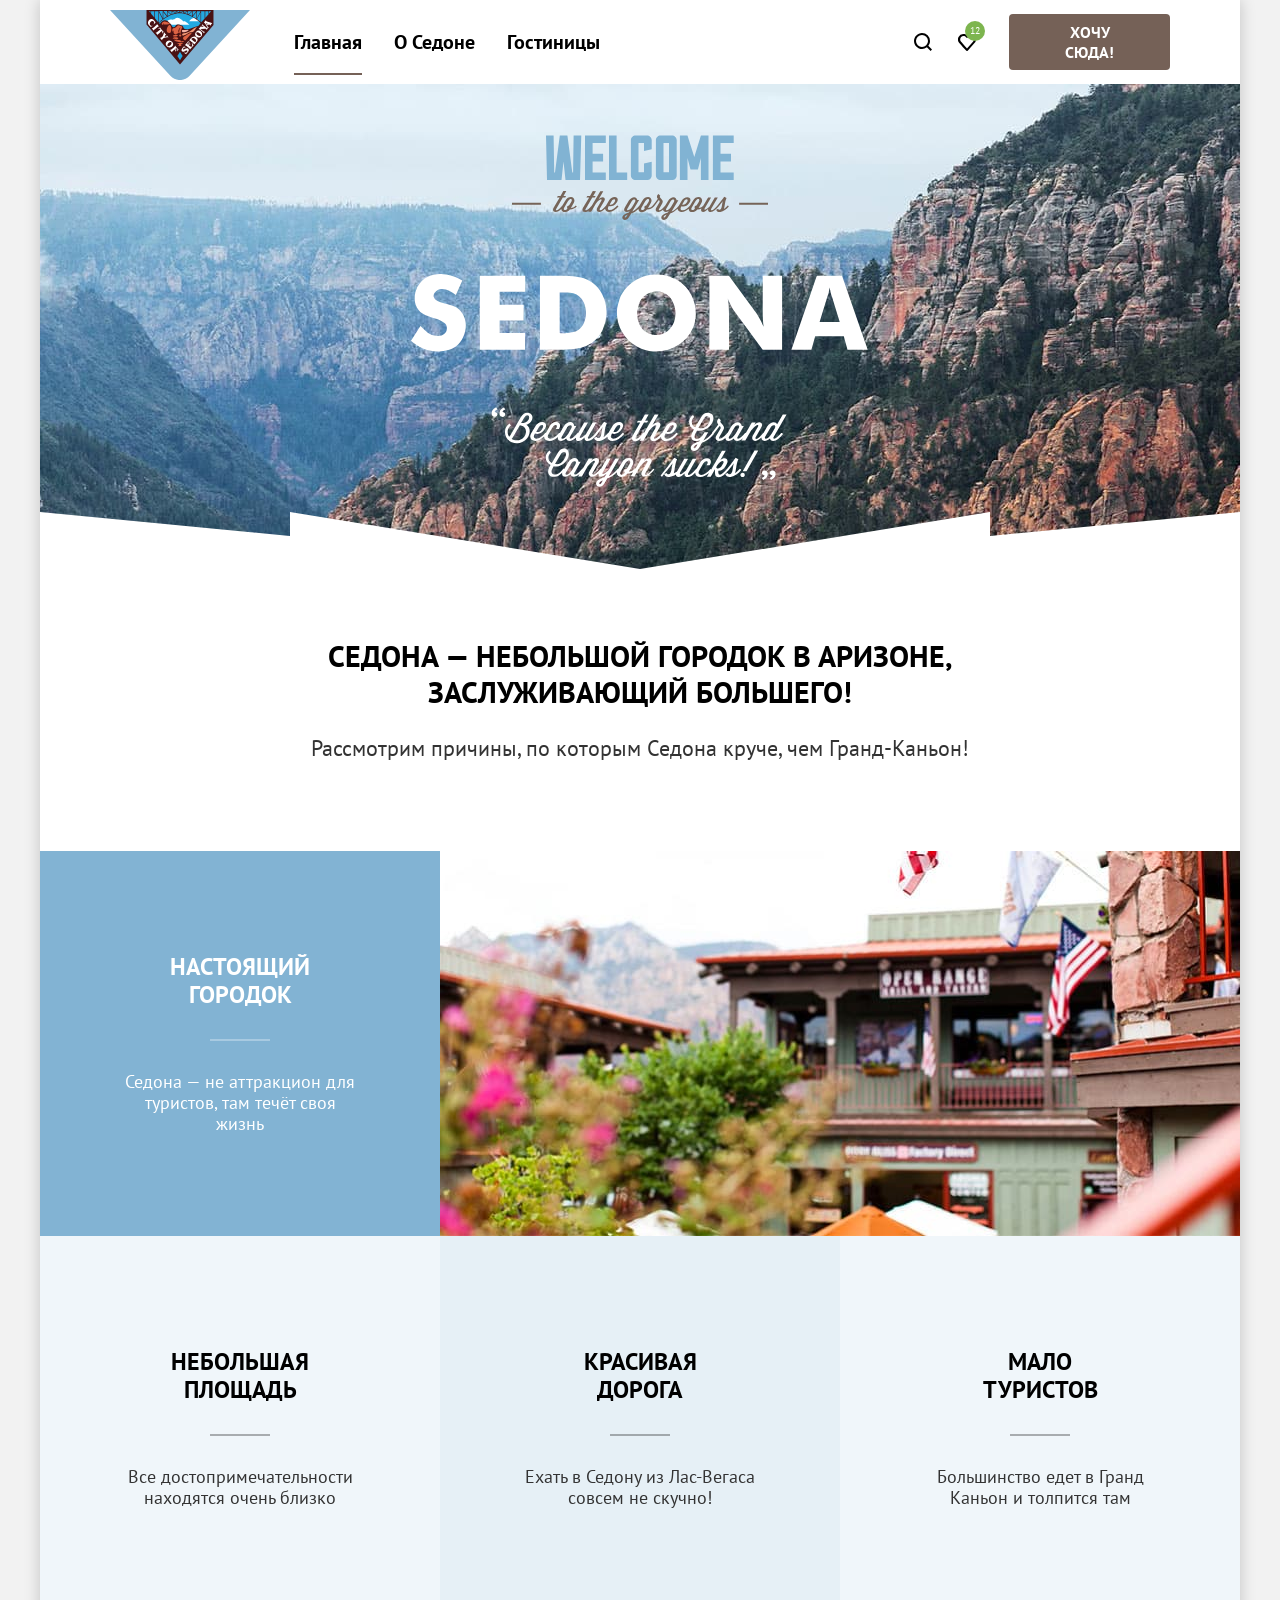
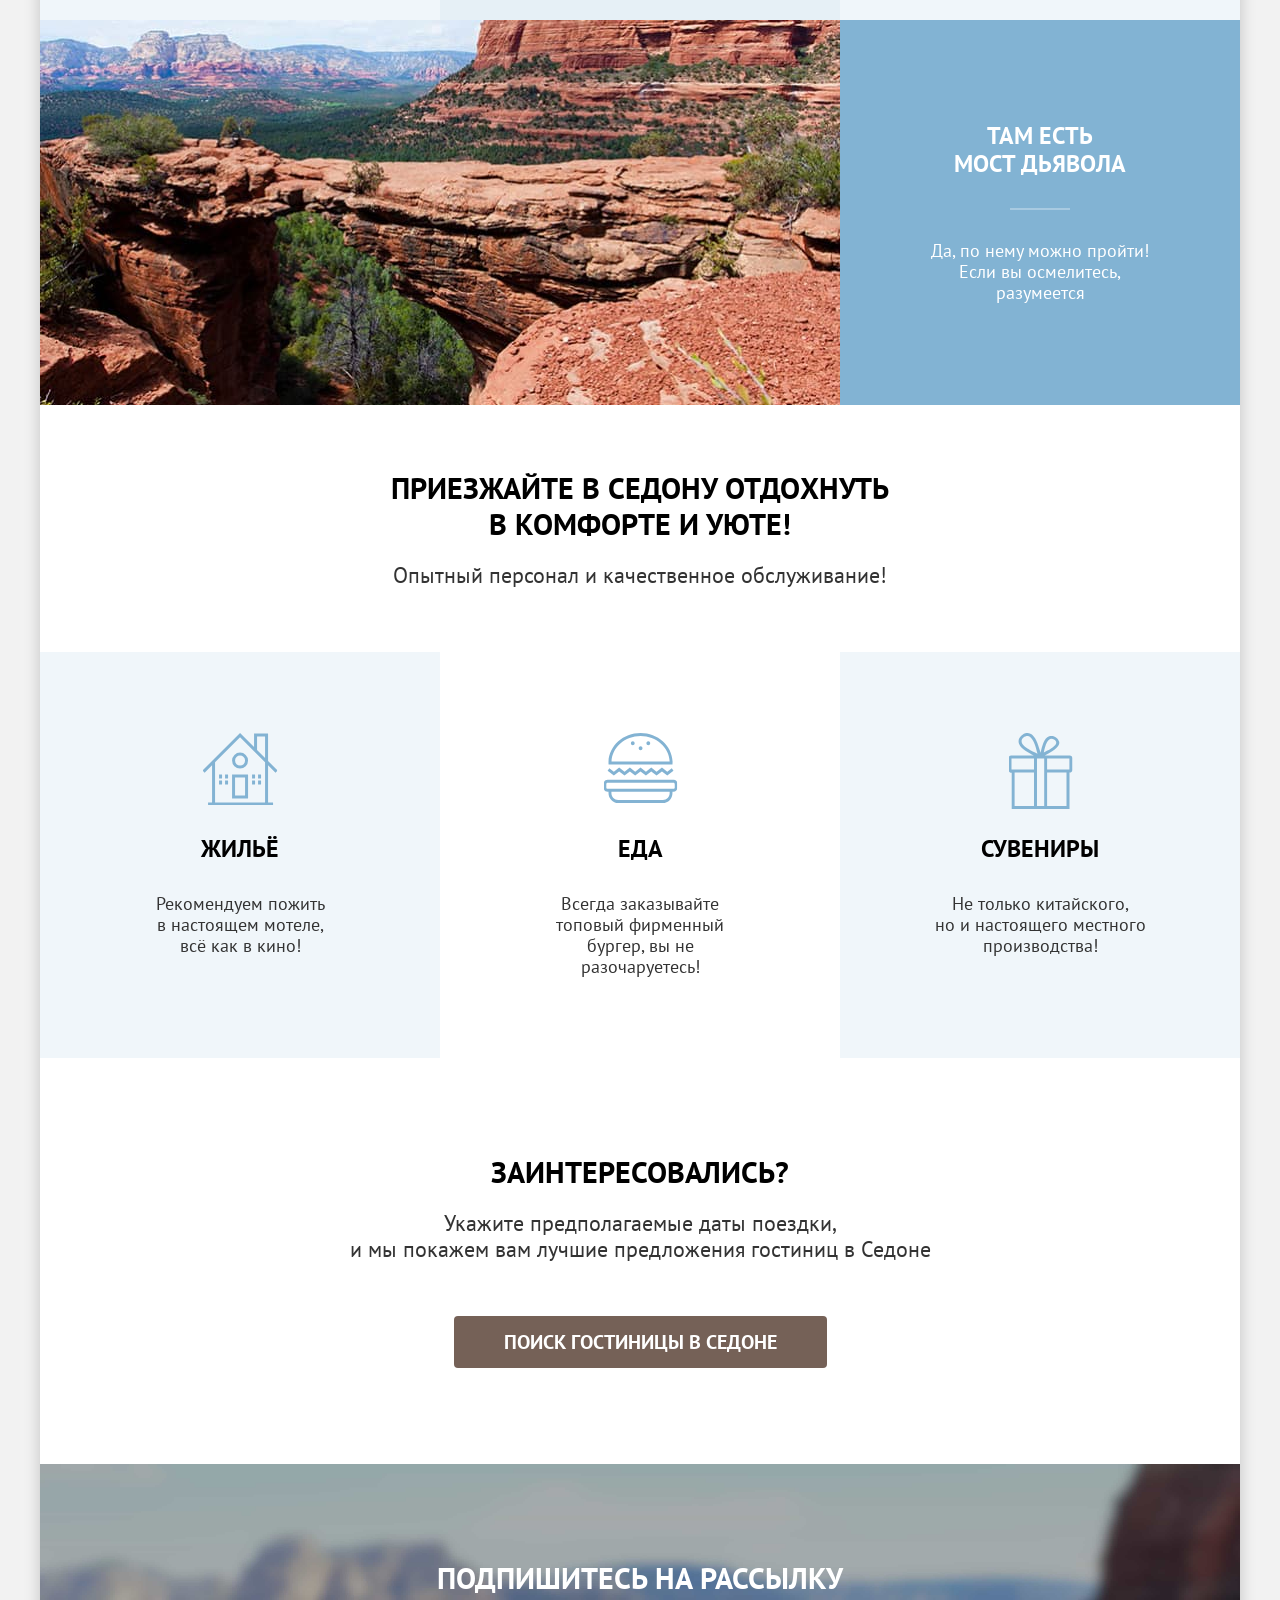
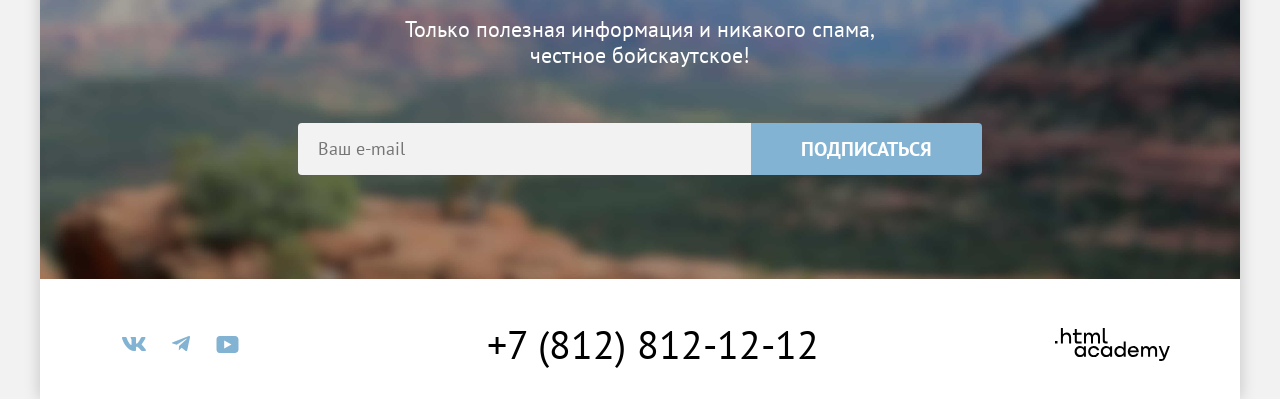
==== commit de1be654: "Реализует модальное окно с помощью тега <dialog>" ====
--- a/index.html
+++ b/index.html
@@ -120,7 +120,7 @@
             <p class="slogan">Заинтересовались?</p>
             <p class="block-text">Укажите предполагаемые даты поездки,<br> и мы покажем вам лучшие предложения гостиниц
               в Седоне</p>
-            <button class="button" type="button">Поиск гостиницы в Седоне</button>
+            <button class="button" type="button" onclick="window.modal.showModal()">Поиск гостиницы в Седоне</button>
           </div>
         </section>
 
@@ -167,71 +167,72 @@
       </footer>
 
       <!-- Модальное окно -->
-      <!-- Добавление класса modal-container-show отображает окно. -->
-      <div class="modal-container modal-container-show">
-        <div class="modal">
-          <section class="modal-content">
-            <h2 class="modal-header">Поиск гостиницы в Седоне</h2>
-            <form class="search-form" action="https://echo.htmlacademy.ru/" method="post">
-
-              <div class="field-group search-form-dates">
-                <label class="search-form-label" for="checkin-date">Дата заезда:</label>
-
-                <input class="search-form-input search-form-date" type="text" id="checkin-date" name="checkin-date" value="27 апреля 2020" placeholder="Укажите дату" required>
-                <span class="input-message input-message-error">Мы не можем отправить вас в прошлое.</span>
-              </div>
-
-              <div class="field-group search-form-dates">
-                <label class="search-form-label" for="checkout-date">Дата выезда:</label>
-
-                <input class="search-form-input search-form-date" type="text" id="checkout-date" name="checkout-date" value="1 сентября 2021" placeholder="Укажите дату" required>
-                <span class="input-message">На эти даты есть свободные номера. Пока есть.</span>
-              </div>
-
-              <div class="field-group">
-                <label class="search-form-label" for="adults-count">Взрослые:</label>
-
-                <div class="count-wrapper">
-                  <button class="count-button count-button-decrease" type="button">
-                    <span class="visually-hidden">Уменьшить количество на 1</span>
-                  </button>
-                  <input class="search-form-input search-form-count" type="number" id="adults-count" name="adults-count" value="2" min="1" required>
-                  <button class="count-button count-button-increase" type="button">
-                    <span class="visually-hidden">Увеличить количество на 1</span>
-                  </button>
-                </div>
-              </div>
-
-
-              <div class="field-group field-group-tooltip">
-                <label class="search-form-label" for="children-count">Дети:</label>
-
-                <div class="tooltip">
-                  <button class="tooltip-button" type="button" aria-labelledby="tooltip-label"></button>
-                  <span class="tooltip-text" role="tooltip" id="tooltip-label">Укажите количество детей, которые будут с вами, возраст которых от 6 до 18 лет. Дети до 6 лет размещаются бесплатно.</span>
-                </div>
-
-                <div class="count-wrapper">
-                  <button class="count-button count-button-decrease" type="button">
-                    <span class="visually-hidden">Уменьшить количество на 1</span>
-                  </button>
-                  <input class="search-form-input search-form-count" id="children-count" name="children-count" type="number" value="2" min="0">
-                  <button class="count-button count-button-increase" type="button">
-                    <span class="visually-hidden">Увеличить количество на 1</span>
-                  </button>
-                </div>
-              </div>
-              <button class="button button-light search-form-submit" type="submit">Найти</button>
-            </form>
-          </section>
-          <button class="modal-close-button" type="button">
-            <span class="visually-hidden">Закрыть</span>
-          </button>
-        </div>
-      </div>
+      <dialog class="modal" data-test="modal" id="modal" aria-labelledby="modal-name">
+        <section class="modal-content">
+          <h2 class="modal-header" id="modal-name">Поиск гостиницы в Седоне</h2>
+          <form class="search-form" action="https://echo.htmlacademy.ru/" method="post">
+
+            <div class="field-group search-form-dates">
+              <label class="search-form-label" for="checkin-date">Дата заезда:</label>
+
+              <input class="search-form-input search-form-date" type="text" id="checkin-date" name="checkin-date"
+                value="27 апреля 2020" placeholder="Укажите дату" required>
+              <span class="input-message input-message-error">Мы не можем отправить вас в прошлое.</span>
+            </div>
+
+            <div class="field-group search-form-dates">
+              <label class="search-form-label" for="checkout-date">Дата выезда:</label>
+
+              <input class="search-form-input search-form-date" type="text" id="checkout-date" name="checkout-date"
+                value="1 сентября 2021" placeholder="Укажите дату" required>
+              <span class="input-message">На эти даты есть свободные номера. Пока есть.</span>
+            </div>
+
+            <div class="field-group">
+              <label class="search-form-label" for="adults-count">Взрослые:</label>
+
+              <div class="count-wrapper">
+                <button class="count-button count-button-decrease" type="button">
+                  <span class="visually-hidden">Уменьшить количество на 1</span>
+                </button>
+                <input class="search-form-input search-form-count" type="number" id="adults-count" name="adults-count"
+                  value="2" min="1" required>
+                <button class="count-button count-button-increase" type="button">
+                  <span class="visually-hidden">Увеличить количество на 1</span>
+                </button>
+              </div>
+            </div>
+
+
+            <div class="field-group field-group-tooltip">
+              <label class="search-form-label" for="children-count">Дети:</label>
+
+              <div class="tooltip">
+                <button class="tooltip-button" type="button" aria-labelledby="tooltip-label"></button>
+                <span class="tooltip-text" role="tooltip" id="tooltip-label">Укажите количество детей, которые будут с
+                  вами, возраст которых от 6 до 18 лет. Дети до 6 лет размещаются бесплатно.</span>
+              </div>
+
+              <div class="count-wrapper">
+                <button class="count-button count-button-decrease" type="button">
+                  <span class="visually-hidden">Уменьшить количество на 1</span>
+                </button>
+                <input class="search-form-input search-form-count" id="children-count" name="children-count"
+                  type="number" value="2" min="0">
+                <button class="count-button count-button-increase" type="button">
+                  <span class="visually-hidden">Увеличить количество на 1</span>
+                </button>
+              </div>
+            </div>
+            <button class="button button-light search-form-submit" type="submit">Найти</button>
+          </form>
+        </section>
+        <button class="modal-close-button" type="button" onclick="window.modal.close()">
+          <span class="visually-hidden">Закрыть</span>
+        </button>
+      </dialog>
     </div>
 
-
   </body>
 
 </html>
--- a/styles/styles.css
+++ b/styles/styles.css
@@ -151,6 +151,7 @@
   border: none;
   border-radius: 4px;
   cursor: pointer;
+  transition: background-color 0.2s ease-in-out;
 }
 
 .button:hover {
@@ -283,6 +284,7 @@
   display: block;
   width: 138px;
   height: 64px;
+  transition: opacity 0.2s ease;
 }
 
 .navigation-logo:hover {
@@ -308,7 +310,7 @@
 .navigation-list {
   display: flex;
   flex-wrap: wrap;
-  max-width: 600px;
+  max-width: 590px;
   margin: 0;
   padding: 0;
   list-style: none;
@@ -328,6 +330,8 @@
   font-weight: 700;
   color: var(--text-color-accent);
   text-decoration: none;
+  transition: opacity 0.2s ease,
+              color 0.2s ease;
 }
 
 .navigation-link[href]:hover {
@@ -401,6 +405,11 @@
   border-radius: 50%;
 }
 
+.page-header-button {
+  align-self: flex-start;
+  margin: 14px 0;
+}
+
 .main-container {
   flex-grow: 1;
 }
@@ -664,6 +673,8 @@
   background-color: var(--input-color);
   border: none;
   border-radius: 4px 0 0 4px;
+
+  transition: background-color 0.2s ease;
 }
 
 .subscription-field:not(:disabled):hover {
@@ -701,6 +712,7 @@
   height: 40px;
   color: var(--icon-color);
   text-decoration: none;
+  transition: color 0.2s ease;
 }
 
 .social-link::before {
@@ -747,6 +759,7 @@
   line-height: 40px;
   color: var(--text-color-accent);
   text-decoration: none;
+  transition: color 0.2s ease;
 }
 
 .page-footer-phone:hover {
@@ -772,6 +785,7 @@
   width: 115px;
   height: 33px;
   object-fit: contain;
+  transition: fill 0.2s ease;
 }
 
 .page-footer-link:hover .htmlacademy-logo {
@@ -846,6 +860,7 @@
   margin-right: 8px;
   color: var(--text-color-contrast);
   text-decoration: none;
+  transition: opacity 0.2s ease;
 }
 
 .breadcrumbs-link-home {
@@ -902,7 +917,7 @@
 }
 
 .filter-columns-left .filter-group {
-  max-width: 200px;
+  max-width: 185px;
 }
 
 .filter-title {
@@ -948,6 +963,7 @@
   background-color: var(--bg-color-basic);
   border-radius: 4px;
   appearance: none;
+  transition: opacity 0.2s ease;
 }
 
 .filter-input[type="radio"] {
@@ -1017,6 +1033,7 @@
   border: none;
   border-radius: 4px 0 0 4px;
   appearance: textfield;
+  transition: background-color 0.2s ease;
 }
 
 .range-input::-webkit-outer-spin-button,
@@ -1145,7 +1162,7 @@
 .catalog-sort {
   width: 292px;
   margin-right: 70px;
-  padding: 12px 20px 12px 18px;
+  padding: 12px 40px 12px 18px;
   font-family: inherit;
   font-size: 18px;
   line-height: 21px;
@@ -1158,6 +1175,7 @@
   border-radius: 4px;
   cursor: pointer;
   appearance: none;
+  transition: border-color 0.2s ease;
 }
 
 .catalog-sort:not(:disabled):hover {
@@ -1169,6 +1187,8 @@
 }
 
 .catalog-sort:disabled {
+  color: var(--text-color-accent);
+  border-color: var(--border-active);
   opacity: 0.3;
   cursor: auto;
 }
@@ -1193,6 +1213,7 @@
   background-repeat: no-repeat;
   border: 2px solid var(--border-color);
   border-radius: 4px;
+  transition: border-color 0.2s ease;
 }
 
 .card-view-button-tile {
@@ -1251,8 +1272,8 @@
 .card-link {
   grid-column: 1 / -1;
   text-decoration: none;
-}
-
+  transition: color 0.2s ease;
+}
 
 .card-title {
   margin: 0;
@@ -1277,6 +1298,7 @@
 .card-img {
   order: -1;
   grid-column: 1 / -1;
+  transition: opacity 0.2s ease;
 }
 
 .card-img:hover {
@@ -1327,23 +1349,23 @@
 }
 
 .card-stars-1 {
-  width: 24px;
+  width: 26px;
 }
 
 .card-stars-2 {
-  width: 48px;
+  width: 50px;
 }
 
 .card-stars-3 {
-  width: 72px;
+  width: 74px;
 }
 
 .card-stars-4 {
-  width: 96px;
+  width: 98px;
 }
 
 .card-stars-5 {
-  width: 120px;
+  width: 122px;
 }
 
 .card-rating {
@@ -1363,11 +1385,8 @@
   flex-wrap: wrap;
   margin: 0;
   padding: 0;
+  gap: 8px;
   list-style: none;
-}
-
-.pagination-item:not(:last-child) {
-  margin-right: 8px;
 }
 
 .pagination-link {
@@ -1384,6 +1403,7 @@
   text-align: center;
   background-color: var(--button-light);
   border-radius: 4px;
+  transition: background-color 0.2s ease;
 }
 
 .pagination-link-current {
@@ -1408,46 +1428,27 @@
 .pagination-ellipsis {
   display: block;
   box-sizing: border-box;
-  width: 60px;
+  min-width: 60px;
   height: 60px;
   padding: 16px 21px;
   color: var(--text-color-accent);
   background-color: transparent;
 }
 
-/*
-  Клас modal-container-show отвечает за отображение модального окна:
-  По умолчанию модальное окно modal-container скрыто.
-  Добавление класса modal-container-show отображает окно.
-*/
-
-.modal-container {
-  display: none;
+.modal {
   position: fixed;
-  top: 0;
-  left: 0;
-  width: 100%;
-  height: 100%;
-  background-color: var(--bg-color-overlay);
-}
-
-.modal-container-show {
-  display: flex;
-}
-
-.modal {
-  position: relative;
   box-sizing: border-box;
   width: 717px;
   margin: auto;
   padding: 64px 70px;
   background-color: var(--bg-color-basic);
+  border: none;
   border-radius: 30px;
   box-shadow: 0 25px 50px 0 var(--shadow-color-modal);
 }
 
-.modal-content {
-  width: 577px;
+.modal::backdrop {
+  background-color: var(--bg-color-overlay);
 }
 
 .modal-header {
@@ -1509,6 +1510,7 @@
   border: none;
   border-radius: 4px;
   appearance: textfield;
+  transition: background-color 0.2s ease;
 }
 
 .search-form-input::placeholder {
@@ -1575,6 +1577,10 @@
   border-radius: 0;
 }
 
+.search-form-count:focus-visible {
+  outline-offset: -3px;
+}
+
 .search-form-count::-webkit-outer-spin-button,
 .search-form-count::-webkit-inner-spin-button {
   appearance: none;
@@ -1587,6 +1593,7 @@
   background-color: var(--input-color);
   border: none;
   cursor: pointer;
+  transition: background-color 0.2s ease;
 }
 
 .count-button::before {
@@ -1625,6 +1632,7 @@
   color: var(--icon-color-additional);
   background-color: var(--input-color-hover);
   outline: var(--browser-outline);
+  outline-offset: -3px;
 }
 
 .count-button:active {
@@ -1653,7 +1661,7 @@
   left: -115px;
   box-sizing: border-box;
   width: 256px;
-  padding: 15px 18px 18px 22px;
+  padding: 20px 18px 23px 22px;
   font-size: 16px;
   line-height: 20px;
   font-weight: 400;
@@ -1691,6 +1699,7 @@
   border: none;
   border-radius: 50%;
   cursor: pointer;
+  transition: background-color 0.2s ease;
 }
 
 .tooltip-button:hover {
@@ -1735,6 +1744,7 @@
   border: none;
   border-radius: 50%;
   cursor: pointer;
+  transition: background-color 0.2s ease;
 }
 
 .modal-close-button::before {
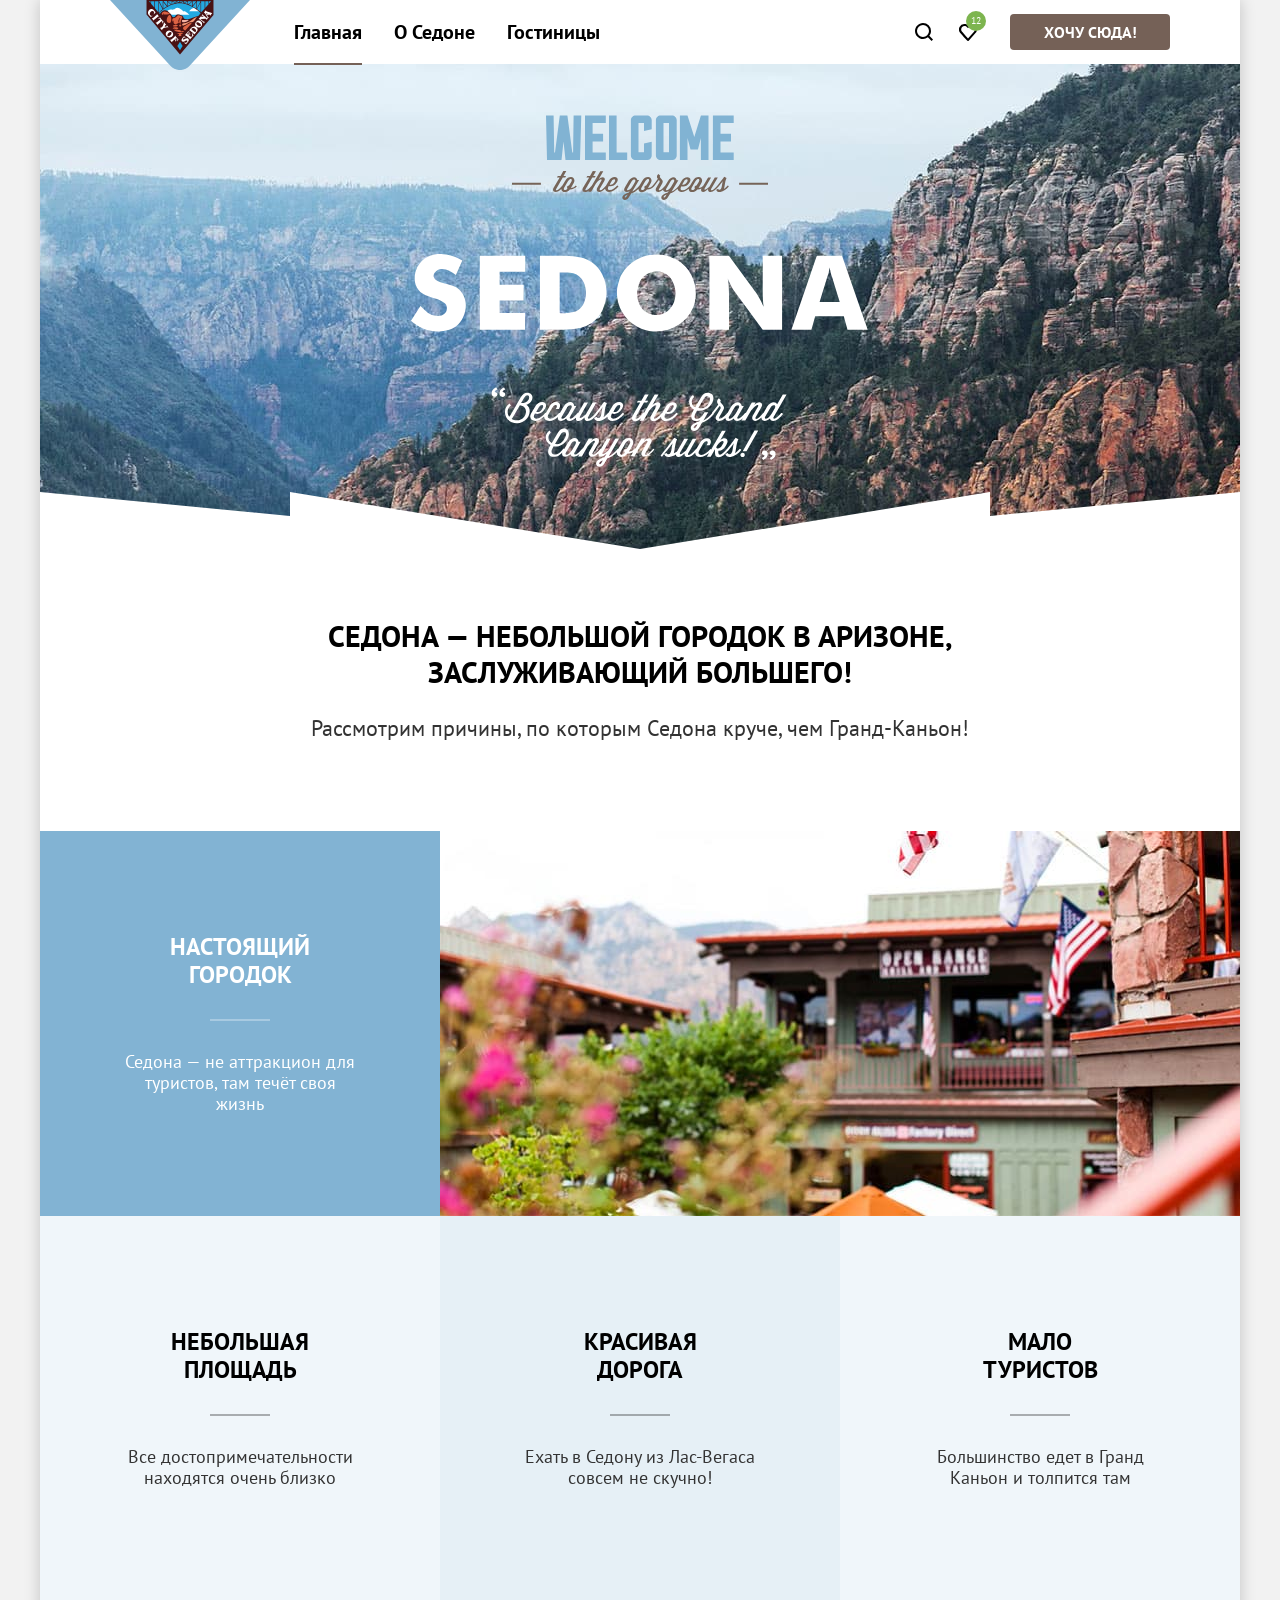
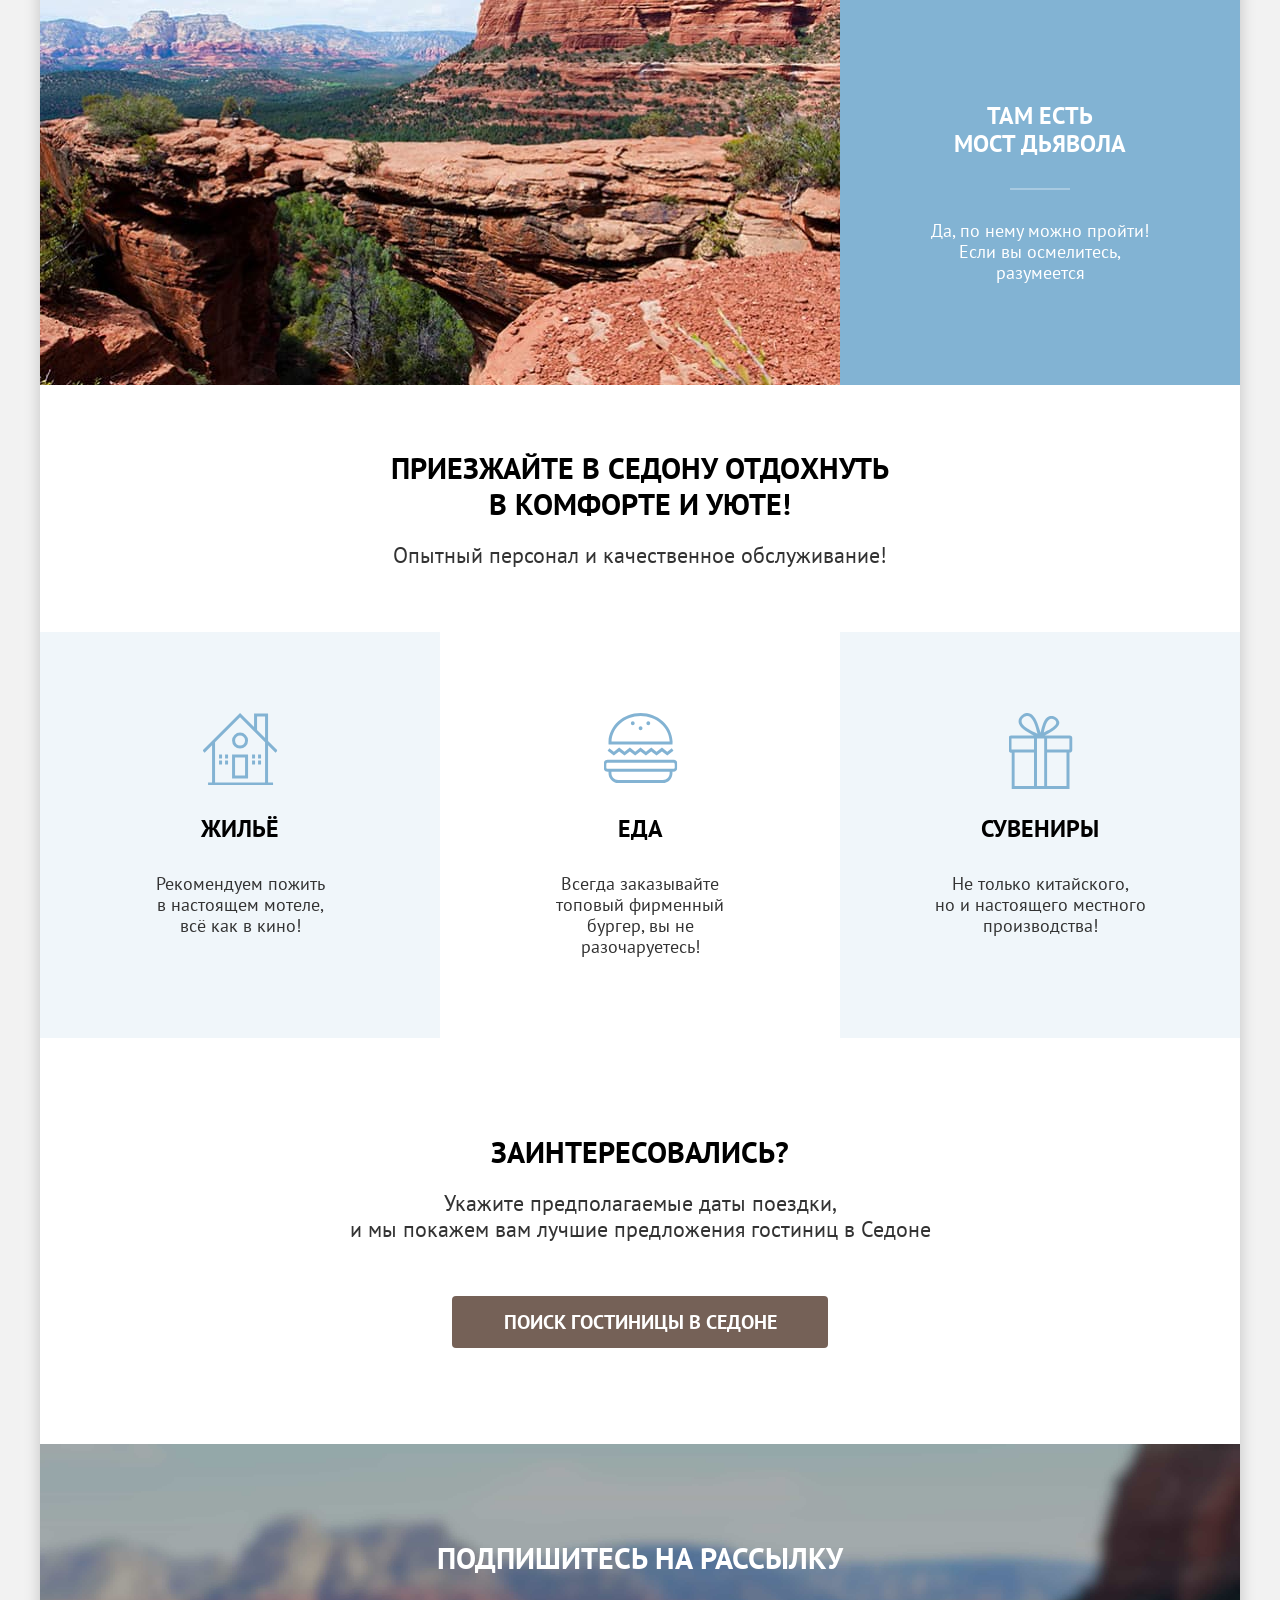
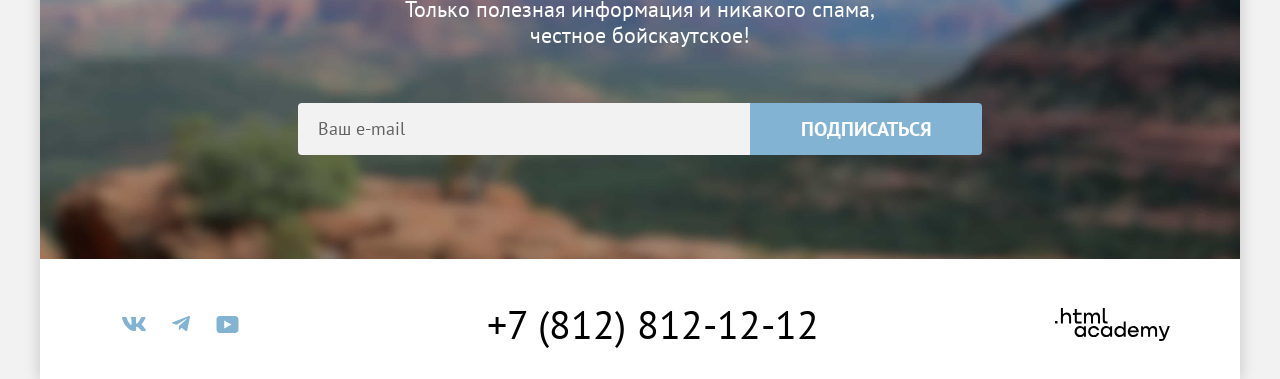
==== commit a14684b8: "Переписывает проект по методологии БЭМ" ====
--- a/index.html
+++ b/index.html
@@ -1,5 +1,5 @@
 <!DOCTYPE html>
-<html lang="ru">
+<html class="page" lang="ru">
 
   <head>
     <meta charset="utf-8">
@@ -8,157 +8,160 @@
     <link rel="icon" href="favicon.ico" sizes="32x32">
   </head>
 
-  <body>
-    <div class="page-container">
-      <header class="page-header" data-test="header">
-        <nav class="navigation">
-          <a class="navigation-logo" href="index.html" aria-current="page">
-            <img class="logo" src="images/sedona-logo.svg" width="140" height="70" alt="Логотип Седоны">
+  <body class="page__body">
+    <div class="page__wrapper">
+      <header class="main-header" data-test="header">
+        <nav class="main-header__navigation navigation">
+
+          <a class="navigation__logo" href="index.html">
+            <img class="navigation__logo-image" src="images/sedona-logo.svg" width="140" height="70"
+              alt="Логотип Седоны">
           </a>
 
-          <ul class="navigation-list">
-            <li>
-              <a class="navigation-link navigation-link-current" aria-current="page">Главная</a>
-            </li>
-            <li>
-              <a class="navigation-link" href="#">О Седоне</a>
-            </li>
-            <li>
-              <a class="navigation-link" href="catalog.html">Гостиницы</a>
-            </li>
-          </ul>
-
-          <ul class="navigation-list user-navigation">
-            <li>
-              <a class="navigation-link navigation-link-search" href="#">
+          <ul class="navigation__site-list site-list">
+            <li>
+              <a class="site-list__link site-list__link--current" href="index.html" aria-current="page">Главная</a>
+            </li>
+            <li>
+              <a class="site-list__link" href="#">О Седоне</a>
+            </li>
+            <li>
+              <a class="site-list__link" href="catalog.html">Гостиницы</a>
+            </li>
+          </ul>
+
+          <ul class="navigation__user-list user-list">
+            <li>
+              <a class="user-list__link user-list__link--search" href="#">
                 <span class="visually-hidden">Поиск</span>
               </a>
             </li>
             <li>
-              <a class="navigation-link navigation-link-favorites" href="#">
+              <a class="user-list__link user-list__link--favorites" href="#">
                 <span class="visually-hidden">Избранное:</span>
-                <span class="favorites-count">12</span>
+                <span class="user-list__favorites-count">12</span>
                 <span class="visually-hidden">отелей</span>
               </a>
             </li>
           </ul>
         </nav>
-        <a class="page-header-button button" href="#">Хочу сюда!</a>
+        <a class="main-header__button button button--primary" href="#">Хочу сюда!</a>
       </header>
 
-      <main class="main main-container" data-test="main">
+      <main class="main-container" data-test="main">
         <section class="hero" data-test="hero">
           <h1 class="visually-hidden">Сайт города Седона</h1>
-          <img class="hero-img" src="images/hero-slogan.svg" width="458" height="352"
-            alt="Welcome to the gorgeous Sedona, because the Grand Canyon sucks!">
+          <img class="hero__image" src="images/hero-slogan.svg" width="458" height="352" alt="Welcome to the gorgeous Sedona, because the Grand Canyon sucks!">
         </section>
 
         <section class="advantages" data-test="advantages">
-          <div class="content-wrapper">
+          <header class="advantages__header intro">
             <h2 class="visually-hidden">Преимущества</h2>
-            <p class="slogan">Седона — небольшой городок в Аризоне, заслуживающий большего!</p>
-            <p class="block-text">Рассмотрим причины, по которым Седона круче, чем Гранд-Каньон!</p>
-          </div>
-          <ul class="advantages-list">
-            <li class="advantages-item advantages-item-with-photo">
-              <div class="advantages-wrapper">
-                <h3 class="advantages-title">Настоящий городок</h3>
-                <p class="advantages-description">Седона — не аттракцион для туристов, там течёт своя жизнь</p>
-              </div>
-              <img class="advantages-photo" src="images/advantages-1.jpg" width="800" height="385"
-                alt="Улица города со зданиями в стиле вестерн, деревьями и цветами">
-            </li>
-            <li class="advantages-item">
-              <h3 class="advantages-title">Небольшая площадь</h3>
-              <p class="advantages-description">Все достопримечательности находятся очень близко</p>
-            </li>
-            <li class="advantages-item">
-              <h3 class="advantages-title">Красивая<br> дорога</h3>
-              <p class="advantages-description">Ехать в Седону из Лас-Вегаса совсем не скучно!</p>
-            </li>
-            <li class="advantages-item">
-              <h3 class="advantages-title">Мало<br> туристов</h3>
-              <p class="advantages-description">Большинство едет в Гранд Каньон и толпится там</p>
-            </li>
-            <li class="advantages-item advantages-item-with-photo">
-              <div class="advantages-wrapper">
-                <h3 class="advantages-title">Там есть<br> мост дьявола</h3>
-                <p class="advantages-description">Да, по нему можно пройти! Если вы осмелитесь, разумеется</p>
-              </div>
-              <img class="advantages-photo" src="images/advantages-2.jpg" width="800" height="385"
+            <p class="intro__slogan title">Седона — небольшой городок в Аризоне,
+              заслуживающий большего!</p>
+            <p class="intro__text">Рассмотрим причины, по которым Седона круче, чем Гранд-Каньон!
+            </p>
+          </header>
+
+          <ul class="advantages__list">
+            <li class="advantages__item advantages__item--with-photo">
+              <div class="advantages__wrapper">
+                <h3 class="advantages__title subtitle">Настоящий городок</h3>
+                <p class="advantages__description">Седона — не аттракцион для туристов, там течёт своя жизнь</p>
+              </div>
+              <img class="advantages__photo" src="images/advantages-1.jpg" width="800" height="385" alt="Улица города со зданиями в стиле вестерн, деревьями и цветами">
+            </li>
+            <li class="advantages__item">
+              <h3 class="advantages__title subtitle">Небольшая площадь</h3>
+              <p class="advantages__description">Все достопримечательности находятся очень близко</p>
+            </li>
+            <li class="advantages__item">
+              <h3 class="advantages__title subtitle">Красивая<br> дорога</h3>
+              <p class="advantages__description">Ехать в Седону из Лас-Вегаса совсем не скучно!</p>
+            </li>
+            <li class="advantages__item">
+              <h3 class="advantages__title subtitle">Мало<br> туристов</h3>
+              <p class="advantages__description">Большинство едет в Гранд Каньон и толпится там</p>
+            </li>
+            <li class="advantages__item advantages__item--with-photo">
+              <div class="advantages__wrapper">
+                <h3 class="advantages__title subtitle">Там есть<br> мост дьявола</h3>
+                <p class="advantages__description">Да, по нему можно пройти! Если вы осмелитесь, разумеется</p>
+              </div>
+              <img class="advantages__photo" src="images/advantages-2.jpg" width="800" height="385"
                 alt="Большая природная каменная арка из песчаника над обрывом">
             </li>
           </ul>
         </section>
 
         <section class="service">
-          <div class="content-wrapper">
+          <header class="service__header intro">
             <h2 class="visually-hidden">Сервис в Седоне</h2>
-            <p class="slogan">Приезжайте в Седону отдохнуть<br> в комфорте и уюте!</p>
-            <p class="block-text">Опытный персонал и качественное обслуживание!</p>
-          </div>
-
-          <ul class="service-list">
-            <li class="service-item service-item-housing">
-              <h3 class="service-title">Жильё</h3>
-              <p class="service-desription">Рекомендуем пожить<br> в настоящем мотеле,<br> всё как в кино!</p>
-            </li>
-            <li class="service-item service-item-food">
-              <h3 class="service-title">Еда</h3>
-              <p class="service-desription">Всегда заказывайте<br> топовый фирменный бургер, вы не разочаруетесь!</p>
-            </li>
-            <li class="service-item service-item-souvenir">
-              <h3 class="service-title">Сувениры</h3>
-              <p class="service-desription">Не только китайского,<br> но и настоящего местного производства!</p>
+            <p class="intro__slogan title">Приезжайте в Седону отдохнуть<br> в комфорте и уюте!</p>
+            <p class="intro__text">Опытный персонал и качественное обслуживание!</p>
+          </header>
+
+          <ul class="service__list">
+            <li class="service__item service__item--housing">
+              <h3 class="service__title subtitle">Жильё</h3>
+              <p class="service__desription">Рекомендуем пожить<br> в настоящем мотеле,<br> всё как в кино!</p>
+            </li>
+            <li class="service__item service__item--food">
+              <h3 class="service__title subtitle">Еда</h3>
+              <p class="service__desription">Всегда заказывайте<br> топовый фирменный бургер, вы не разочаруетесь!</p>
+            </li>
+            <li class="service__item service__item--souvenir">
+              <h3 class="service__title subtitle">Сувениры</h3>
+              <p class="service__desription">Не только китайского,<br> но и настоящего местного производства!</p>
             </li>
           </ul>
         </section>
 
         <section class="search" data-test="search">
-          <div class="content-wrapper">
+          <header class="search__header intro">
             <h2 class="visually-hidden">Поиск гостиницы</h2>
-            <p class="slogan">Заинтересовались?</p>
-            <p class="block-text">Укажите предполагаемые даты поездки,<br> и мы покажем вам лучшие предложения гостиниц
-              в Седоне</p>
-            <button class="button" type="button" onclick="window.modal.showModal()">Поиск гостиницы в Седоне</button>
-          </div>
-        </section>
-
-        <section class="subscription subscription-index" data-test="subscribe">
-          <div class="content-wrapper">
-            <h2 class="subscription-title">Подпишитесь на рассылку</h2>
-            <p class="block-text">Только полезная информация и никакого спама,<br> честное бойскаутское!</p>
-            <form class="subscription-form" action="https://echo.htmlacademy.ru/" method="post">
-              <label class="visually-hidden" for="subscription-email">Email</label>
-              <input class="subscription-field" type="email" name="subscription-email" id="subscription-email" required
-                placeholder="Ваш e-mail">
-              <button class="button button-subscribe button-light" type="submit">Подписаться</button>
-            </form>
-          </div>
+            <p class="intro__slogan title">Заинтересовались?</p>
+            <p class="intro__text">Укажите предполагаемые даты поездки,<br> и мы покажем вам лучшие предложения гостиниц в Седоне</p>
+          </header>
+          <button class="search__button button button--primary button--size-xl" type="button" onclick="window.modal.showModal()">Поиск гостиницы в Седоне</button>
+        </section>
+
+        <section class="subscribe subscribe--index-page" data-test="subscribe">
+          <header class="subscribe__header intro">
+            <h2 class="intro__slogan title">Подпишитесь на рассылку</h2>
+            <p class="intro__text">Только полезная информация и никакого спама,<br> честное бойскаутское!</p>
+          </header>
+          <form class="subscribe__form subscribe-form" action="https://echo.htmlacademy.ru/" method="post">
+            <label class="visually-hidden" for="subscribe-email">Email</label>
+            <input class="subscribe-form__field input input--email input--left" type="email" name="subscribe-email" id="subscribe-email" required placeholder="Ваш e-mail">
+            <button class="subscribe-form__button button button--secondary button--size-xl" type="submit">Подписаться</button>
+          </form>
         </section>
       </main>
 
-      <footer class="page-footer" data-test="footer">
-        <ul class="social-list">
+      <footer class="main-footer" data-test="footer">
+        <ul class="main-footer__social social">
           <li>
-            <a class="social-link social-link-vk" href="https://vk.com/htmlacademy">
+            <a class="social__link social__link--vk" href="https://vk.com/htmlacademy">
               <span class="visually-hidden">Vkontakte</span>
             </a>
           </li>
           <li>
-            <a class="social-link social-link-tg" href="https://t.me/htmlacademy">
+            <a class="social__link social__link--tg" href="https://t.me/htmlacademy">
               <span class="visually-hidden">Telegram</span>
             </a>
           </li>
           <li>
-            <a class="social-link social-link-youtube" href="https://www.youtube.com/user/htmlacademyru">
+            <a class="social__link social__link--youtube" href="https://www.youtube.com/user/htmlacademyru">
               <span class="visually-hidden">Youtube</span>
             </a>
           </li>
         </ul>
-        <a class="page-footer-phone" href="tel:+78128121212">+7 (812) 812-12-12</a>
-        <a class="page-footer-link" href="https://htmlacademy.ru/intensive/htmlcss">
-          <svg class="htmlacademy-logo" role="img" aria-label="Разработчик - HTML Academy" focusable="false"
+
+        <a class="main-footer__phone phone" href="tel:+78128121212">+7 (812) 812-12-12</a>
+
+        <a class="main-footer__copyright copyright" href="https://htmlacademy.ru/intensive/htmlcss">
+          <svg class="copyright__logo" role="img" aria-label="Разработчик - HTML Academy" focusable="false"
             xmlns="http://www.w3.org/2000/svg" width="115" height="33" viewBox="0 0 115 33">
             <path
               d="M0 12.9v2.6h2.5v-2.6zM11.6 4.5Q9.2 4.6 8 6.2h-.1V0h-2v15.5h2v-5.3c0-2.1 1.3-3.6 3.3-3.6 1.8 0 2.9 1.4 2.9 3.2v5.7h2V9.4c.1-3-1.8-4.9-4.5-4.9M26.6 4.8h-4.8V1.1h-2v3.8h-1.9v2h1.9v6q0 2.6 2.7 2.7h4.1v-2h-3.7q-1 0-1.1-1.1V6.8h4.8zM41.1 4.6q-2.5 0-3.5 2.1h-.1a4 4 0 0 0-3.4-2.1Q32 4.8 31 6.4h-.1V4.8H29v10.6h2V10c0-2 1-3.5 2.6-3.5q2.3.1 2.4 2.6v6.3h2V9.8c0-2.4 1.4-3.3 2.6-3.3q2.3.1 2.4 2.6v6.3h2V8.9c.1-2.5-1.4-4.3-3.9-4.3M47.8 12.7q0 2.6 2.8 2.7h2v-2h-1.7q-1 0-1.1-1.1V0h-2zM28.9 19.7a5 5 0 0 0-3.9-1.8c-3.1 0-5.4 2.3-5.4 5.6s2.3 5.6 5.4 5.6q2.7-.1 3.8-1.9h.1v1.6h2V18.2h-2zm-3.6 7.4a3.5 3.5 0 0 1-3.6-3.6c0-2 1.4-3.6 3.6-3.6s3.6 1.6 3.6 3.6c0 1.9-1.4 3.6-3.6 3.6M44.2 22c-.5-2.4-2.6-4.1-5.4-4.1a5.4 5.4 0 0 0-5.6 5.6c0 3.1 2.2 5.6 5.6 5.6 2.8 0 4.9-1.8 5.4-4.2h-2.1a3.4 3.4 0 0 1-3.3 2.3 3.5 3.5 0 0 1-3.6-3.6c0-2 1.4-3.6 3.6-3.6q2.5.2 3.3 2.2h2.1zM55.1 19.7a5 5 0 0 0-3.9-1.8c-3.1 0-5.4 2.3-5.4 5.6s2.3 5.6 5.4 5.6q2.7-.1 3.8-1.9h.1v1.6h2V18.2h-2zm-3.6 7.4a3.5 3.5 0 0 1-3.6-3.6c0-2 1.4-3.6 3.6-3.6s3.6 1.6 3.6 3.6c0 1.9-1.5 3.6-3.6 3.6M68.7 19.8a5 5 0 0 0-3.9-1.9c-3.1 0-5.4 2.3-5.4 5.6s2.2 5.6 5.4 5.6q2.6-.1 3.8-1.8h.1v1.5h2V13.4h-2zm-3.6 7.3a3.5 3.5 0 0 1-3.6-3.6c0-2 1.4-3.6 3.6-3.6s3.6 1.6 3.6 3.6c-.1 2-1.5 3.6-3.6 3.6M78.3 17.9a5.4 5.4 0 0 0-5.5 5.6c0 3 2.1 5.6 5.5 5.6 2.5 0 4.5-1.3 5.2-3.6h-2.1q-.8 1.6-3 1.6c-1.9 0-3.3-1.3-3.4-2.9h8.8c.2-3.6-2-6.3-5.5-6.3m0 1.9q2.7.1 3.3 2.6h-6.5a3 3 0 0 1 3.2-2.6M98.2 17.9a4 4 0 0 0-3.6 2h-.1q-1-1.9-3.4-2-2.2 0-3.1 1.8v-1.5h-1.9v10.6h2v-5.4q.1-3.2 2.6-3.5 2.3.1 2.4 2.6v6.3h2v-5.6c0-2.4 1.4-3.3 2.6-3.3q2.3.1 2.4 2.6v6.3h2v-6.5c.1-2.6-1.4-4.4-3.9-4.4M109.4 27l-3.6-8.9h-2.2l4.8 11.6q-.3 1.3-1.7 1.2h-2.5v2h2.5q2.6 0 3.5-2.6l4.7-12.2h-2.1z" />
@@ -168,66 +171,70 @@
 
       <!-- Модальное окно -->
       <dialog class="modal" data-test="modal" id="modal" aria-labelledby="modal-name">
-        <section class="modal-content">
-          <h2 class="modal-header" id="modal-name">Поиск гостиницы в Седоне</h2>
-          <form class="search-form" action="https://echo.htmlacademy.ru/" method="post">
-
-            <div class="field-group search-form-dates">
-              <label class="search-form-label" for="checkin-date">Дата заезда:</label>
-
-              <input class="search-form-input search-form-date" type="text" id="checkin-date" name="checkin-date"
+        <section>
+          <h2 class="modal__title title" id="modal-name">Поиск гостиницы в Седоне</h2>
+          <form class="modal__form search-form" action="https://echo.htmlacademy.ru/" method="post">
+
+            <div class="search-form__group search-form__group--dates">
+              <label class="search-form__label" for="checkin-date">Дата заезда:</label>
+
+              <input class="input input--date" type="text" id="checkin-date" name="checkin-date"
                 value="27 апреля 2020" placeholder="Укажите дату" required>
-              <span class="input-message input-message-error">Мы не можем отправить вас в прошлое.</span>
-            </div>
-
-            <div class="field-group search-form-dates">
-              <label class="search-form-label" for="checkout-date">Дата выезда:</label>
-
-              <input class="search-form-input search-form-date" type="text" id="checkout-date" name="checkout-date"
+              <span class="search-form__message search-form__message--error">Мы не можем отправить вас в прошлое.</span>
+            </div>
+
+            <div class="search-form__group search-form__group--dates">
+              <label class="search-form__label" for="checkout-date">Дата выезда:</label>
+
+              <input class="input input--date" type="text" id="checkout-date" name="checkout-date"
                 value="1 сентября 2021" placeholder="Укажите дату" required>
-              <span class="input-message">На эти даты есть свободные номера. Пока есть.</span>
-            </div>
-
-            <div class="field-group">
-              <label class="search-form-label" for="adults-count">Взрослые:</label>
-
-              <div class="count-wrapper">
-                <button class="count-button count-button-decrease" type="button">
+              <span class="search-form__message">На эти даты есть свободные номера. Пока есть.</span>
+            </div>
+
+            <div class="search-form__group">
+              <label class="search-form__label" for="adults-count">Взрослые:</label>
+
+              <div class="search-form__counter counter">
+                <button class="counter__buttton counter__buttton--decrease" type="button">
                   <span class="visually-hidden">Уменьшить количество на 1</span>
                 </button>
-                <input class="search-form-input search-form-count" type="number" id="adults-count" name="adults-count"
-                  value="2" min="1" required>
-                <button class="count-button count-button-increase" type="button">
+
+                <input class="input input--number input--counter" type="number" id="adults-count" name="adults-count" value="2" min="1" required>
+
+                <button class="counter__buttton counter__buttton--increase" type="button">
                   <span class="visually-hidden">Увеличить количество на 1</span>
                 </button>
               </div>
             </div>
 
-
-            <div class="field-group field-group-tooltip">
-              <label class="search-form-label" for="children-count">Дети:</label>
+            <div class="search-form__group search-form__group--with-tooltip">
+              <label class="search-form__label" for="children-count">Дети:</label>
 
               <div class="tooltip">
-                <button class="tooltip-button" type="button" aria-labelledby="tooltip-label"></button>
-                <span class="tooltip-text" role="tooltip" id="tooltip-label">Укажите количество детей, которые будут с
+                <button class="tooltip__button" type="button" aria-labelledby="tooltip-label"></button>
+                <span class="tooltip__text" role="tooltip" id="tooltip-label">Укажите количество детей, которые будут с
                   вами, возраст которых от 6 до 18 лет. Дети до 6 лет размещаются бесплатно.</span>
               </div>
 
-              <div class="count-wrapper">
-                <button class="count-button count-button-decrease" type="button">
+              <div class="search-form__counter counter">
+
+                <button class="counter__buttton counter__buttton--decrease" type="button">
                   <span class="visually-hidden">Уменьшить количество на 1</span>
                 </button>
-                <input class="search-form-input search-form-count" id="children-count" name="children-count"
-                  type="number" value="2" min="0">
-                <button class="count-button count-button-increase" type="button">
+
+                <input class="input input--number input--counter" id="children-count" name="children-count" type="number" value="2" min="0">
+
+                <button class="counter__buttton counter__buttton--increase" type="button">
                   <span class="visually-hidden">Увеличить количество на 1</span>
                 </button>
               </div>
             </div>
-            <button class="button button-light search-form-submit" type="submit">Найти</button>
+
+            <button class="search-form__submit button button--secondary" type="submit">Найти</button>
           </form>
         </section>
-        <button class="modal-close-button" type="button" onclick="window.modal.close()">
+
+        <button class="modal__close" type="button" onclick="window.modal.close()">
           <span class="visually-hidden">Закрыть</span>
         </button>
       </dialog>
--- a/styles/styles.css
+++ b/styles/styles.css
@@ -39,19 +39,19 @@
 
   --bg-color-basic: var(--white);
   --bg-color-main: var(--blue);
-  --bg-color-dark: var(--blue-dark);
+  --bg-color-secondary: var(--blue-dark);
   --bg-color-accent: var(--blue-transparent-12);
   --bg-color-accent-lighter: var(--blue-transparent-20);
   --bg-color-additional: var(--grey-light);
   --bg-color-overlay: var(--grey-super-light);
   --bg-color-tooltip: var(--grey-dark);
 
-  --button-dark: var(--brown);
-  --button-dark-hover: var(--brown-dark);
-  --button-light: var(--blue);
-  --button-light-hover: var(--blue-darker);
-  --button-favorited: var(--green);
-  --button-favorited-hover: var(--green-dark);
+  --button-primary: var(--brown);
+  --button-primary-hover: var(--brown-dark);
+  --button-secondary: var(--blue);
+  --button-secondary-hover: var(--blue-darker);
+  --button-accent: var(--green);
+  --button-accent-hover: var(--green-dark);
   --button-disabled: var(--grey);
 
   --input-color: var(--grey-light);
@@ -101,11 +101,11 @@
   font-display: swap;
 }
 
-html {
+.page {
   height: 100%;
 }
 
-body {
+.page__body {
   height: 100%;
   margin: 0;
   font-family: "PT Sans", sans-serif;
@@ -126,7 +126,7 @@
   overflow: hidden;
 }
 
-.page-container {
+.page__wrapper {
   display: flex;
   flex-direction: column;
   width: 1200px;
@@ -138,7 +138,8 @@
 
 .button {
   display: block;
-  padding: 8px 34px;
+  box-sizing: border-box;
+  padding: 8px 16px;
   font-family: "PT Sans", sans-serif;
   font-size: 16px;
   line-height: 20px;
@@ -147,25 +148,18 @@
   color: var(--text-color-contrast);
   text-transform: uppercase;
   text-decoration: none;
-  background-color: var(--button-dark);
   border: none;
   border-radius: 4px;
   cursor: pointer;
   transition: background-color 0.2s ease-in-out;
 }
 
-.button:hover {
-  background-color: var(--button-dark-hover);
-}
-
 .button:focus-visible {
-  background-color: var(--button-dark-hover);
   outline: var(--browser-outline);
 }
 
 .button:active {
   color: var(--text-color-active);
-  background-color: var(--button-dark);
 }
 
 .button:disabled,
@@ -177,109 +171,208 @@
   cursor: auto;
 }
 
-.button-light {
-  background-color: var(--button-light);
-}
-
-.button-light:hover {
-  background-color: var(--button-light-hover);
-}
-
-.button-light:focus-visible {
-  background-color: var(--button-light-hover);
-  outline: var(--browser-outline);
-}
-
-.button-light:active {
+.button--primary {
+  background-color: var(--button-primary);
+}
+
+.button--primary:hover {
+  background-color: var(--button-primary-hover);
+}
+
+.button--primary:focus-visible {
+  background-color: var(--button-primary-hover);
+}
+
+.button--primary:active {
+  background-color: var(--button-primary);
+}
+
+.button--secondary {
+  background-color: var(--button-secondary);
+}
+
+.button--secondary:hover {
+  background-color: var(--button-secondary-hover);
+}
+
+.button--secondary:focus-visible {
+  background-color: var(--button-secondary-hover);
+}
+
+.button--secondary:active {
+  background-color: var(--button-secondary);
+}
+
+.button--accent {
+  background-color: var(--button-accent);
+}
+
+.button--accent:hover {
+  background-color: var(--button-accent-hover);
+}
+
+.button--accent:focus-visible {
+  background-color: var(--button-accent-hover);
+}
+
+.button--accent:active {
+  background-color: var(--button-accent);
+}
+
+.button--additional {
+  background-color: transparent;
+}
+
+.button--additional:hover {
+  color: var(--text-color-hover);
+}
+
+.button--additional:focus-visible {
+  color: var(--text-color-contrast);
+}
+
+.button--additional:active {
   color: var(--text-color-active);
-  background-color: var(--button-light);
-}
-
-.button-subscribe {
-  padding: 8px 50px;
+}
+
+.button--additional:disabled,
+.button--additional:disabled:hover,
+.button--additional:disabled:focus-visible,
+.button--additional:disabled:active {
+  color: var(--text-color-disabled);
+}
+
+.button--size-xl {
   font-size: 20px;
   line-height: 36px;
-
+}
+
+.input {
+  box-sizing: border-box;
+  font-family: inherit;
+  padding: 12px;
+  font-size: 18px;
+  line-height: 24px;
+  font-weight: 700;
+  color: var(--text-color-accent);
+  background-color: var(--input-color);
+  border: none;
+  border-radius: 4px;
+  transition: background-color 0.2s ease;
+}
+
+.input::placeholder {
+  color: var(--input-placeholder-color);
+}
+
+.input:not(:disabled):hover {
+  background-color: var(--input-color-hover);
+}
+
+.input:focus-visible {
+  outline: var(--browser-outline);
+  background-color: var(--input-color-hover);
+}
+
+.input:disabled {
+  opacity: 0.4;
+}
+
+.input--number {
+  appearance: textfield;
+}
+
+.input--number::-webkit-outer-spin-button,
+.input--number::-webkit-inner-spin-button {
+  appearance: none;
+  margin: 0;
+}
+
+.input--counter {
+  padding: 12px 0;
+  line-height: 20px;
+  text-align: center;
+  border-radius: 0;
+}
+
+.input--counter:focus-visible {
+  outline-offset: -3px;
+}
+
+.input--price {
+  padding: 12px 44px 12px 20px;
+}
+
+.input--price::placeholder {
+  color: var(--text-color-accent);
+}
+
+.input--date {
+  padding: 12px 40px 12px 20px;
+  background-image: url("../images/icons/calendar.svg");
+  background-repeat: no-repeat;
+  background-position: top 16px right 22px;
+  background-size: 16px 15px;
+  appearance: textfield;
+}
+
+.input--email {
+  padding: 14px 20px;
+  font-weight: 400;
+}
+
+.input--email:disabled {
+  opacity: 0.6;
+}
+
+.input--left {
+  border-radius: 4px 0 0 4px;
+}
+
+.input--right {
   border-radius: 0 4px 4px 0;
 }
 
-.button-reset {
-  background-color: transparent;
-}
-
-.button-reset:hover {
-  color: var(--text-color-hover);
-  background-color: transparent;
-}
-
-.button-reset:focus-visible {
-  color: var(--text-color-contrast);
-  outline: var(--browser-outline);
-  background-color: transparent;
-}
-
-.button-reset:active {
-  color: var(--text-color-active);
-  background-color: transparent;
-}
-
-.button-reset:disabled,
-.button-reset:disabled:hover,
-.button-reset:disabled:focus-visible,
-.button-reset:disabled:active {
-  color: var(--text-color-disabled);
-  background-color: transparent;
-}
-
-.search .button {
-  margin: 0 auto;
-  padding: 8px 50px;
-  font-size: 20px;
+.page-title {
+  font-size: 60px;
+  line-height: 78px;
+  font-weight: 700;
+}
+
+.title {
+  font-size: 30px;
   line-height: 36px;
-}
-
-.button-favorite {
-  padding: 8px 20px;
-}
-
-.button-favorite-added {
-  padding: 8px 18px;
-  background-color: var(--button-favorited);
-}
-
-.button-favorite-added:hover {
-  background-color: var(--button-favorited-hover);
-}
-
-.button-favorite-added:focus-visible {
-  background-color: var(--button-favorited-hover);
-  outline: var(--browser-outline);
-}
-
-.button-favorite-added:active {
-  background-color: var(--button-favorited);
-}
-
-.card-button {
-  padding: 8px 26px;
-  border: 0;
-}
-
-.page-header {
+  font-weight: 700;
+  color: var(--text-color-accent);
+  text-transform: uppercase;
+}
+
+.subtitle {
+  font-size: 24px;
+  line-height: 28px;
+  font-weight: 700;
+  color: var(--text-color-accent);
+  text-transform: uppercase;
+}
+
+.main-header {
   display: flex;
   align-items: center;
   padding: 0 70px;
   color: var(--text-color-accent);
 }
 
+.main-header__navigation {
+  width: 880px;
+  margin-right: 20px;
+}
+
 .navigation {
   display: flex;
   gap: 30px;
-  width: 880px;
-  margin-right: 20px;
-}
-
-.navigation-logo {
+}
+
+.navigation__logo {
   position: relative;
   display: block;
   width: 138px;
@@ -287,41 +380,45 @@
   transition: opacity 0.2s ease;
 }
 
-.navigation-logo:hover {
+.navigation__logo:hover {
   opacity: 0.6;
 }
 
-.navigation-logo:focus-visible {
+.navigation__logo:focus-visible {
   opacity: 0.6;
   outline: var(--browser-outline);
 }
 
-.navigation-logo:active {
+.navigation__logo:active {
   opacity: 0.3;
 }
 
-.logo {
+.navigation__logo-image {
   display: block;
   width: 140px;
   height: 70px;
   object-fit: contain;
 }
 
-.navigation-list {
+.navigation__site-list {
+  max-width: 590px;
+  margin: 0;
+}
+
+.navigation__user-list {
+  max-width: 180px;
+  margin: 0;
+  margin-left: auto;
+}
+
+.site-list {
   display: flex;
   flex-wrap: wrap;
-  max-width: 590px;
-  margin: 0;
   padding: 0;
   list-style: none;
 }
 
-.user-navigation {
-  max-width: 180px;
-  margin-left: auto;
-}
-
-.navigation-link {
+.site-list__link {
   position: relative;
   display: block;
   padding: 20px 16px;
@@ -331,64 +428,80 @@
   color: var(--text-color-accent);
   text-decoration: none;
   transition: opacity 0.2s ease,
-              color 0.2s ease;
-}
-
-.navigation-link[href]:hover {
+    color 0.2s ease;
+}
+
+.site-list__link[href]:hover {
   color: var(--text-color-menu-hover);
 }
 
-.navigation-link[href]:focus-visible {
+.site-list__link[href]:focus-visible {
   color: var(--text-color-menu-hover);
   outline: var(--browser-outline);
 }
 
-.navigation-link[href]:active {
+.site-list__link[href]:active {
   opacity: 0.3;
 }
 
-.navigation-link-current::before {
+.site-list__link--current::before {
   position: absolute;
   content: "";
   bottom: -1px;
   left: 16px;
   right: 16px;
   height: 2px;
-  background-color: var(--button-dark);
-}
-
-.user-navigation .navigation-link {
+  background-color: var(--button-primary);
+}
+
+.user-list {
+  display: flex;
+  flex-wrap: wrap;
+  padding: 0;
+  list-style: none;
+}
+
+.user-list__link {
+  position: relative;
+  display: block;
   min-width: 20px;
   min-height: 20px;
   padding: 22px 12px;
+  font-size: 20px;
+  line-height: 24px;
+  font-weight: 700;
+  color: var(--text-color-accent);
+  text-decoration: none;
   background-repeat: no-repeat;
   background-position: center;
-}
-
-.navigation-link-search {
+  transition: opacity 0.2s ease,
+    color 0.2s ease;
+}
+
+.user-list__link--search {
   background-image: url("../images/icons/search.svg");
   background-size: 18px 18px;
 }
 
-.navigation-link-favorites {
+.user-list__link--favorites {
   background-image: url("../images/icons/favorite.svg");
   background-size: 18px 17px;
 }
 
-.user-navigation .navigation-link:hover {
+.user-list__link:hover {
   opacity: 0.6;
 }
 
-.user-navigation .navigation-link:focus-visible {
+.user-list__link:focus-visible {
   opacity: 0.6;
   outline: var(--browser-outline);
 }
 
-.user-navigation .navigation-link:active {
+.user-list__link:active {
   opacity: 0.3;
 }
 
-.favorites-count {
+.user-list__favorites-count {
   position: absolute;
   top: 11px;
   right: 4px;
@@ -400,12 +513,13 @@
   line-height: 10px;
   font-weight: 400;
   text-align: center;
-  color:var(--text-color-contrast);
+  color: var(--text-color-contrast);
   background-color: var(--icon-color-accent);
   border-radius: 50%;
 }
 
-.page-header-button {
+.main-header__button {
+  width: 160px;
   align-self: flex-start;
   margin: 14px 0;
 }
@@ -416,17 +530,17 @@
 
 .hero {
   padding: 51px 0 82px;
-  background-color: var(--bg-color-dark);
+  background-color: var(--bg-color-secondary);
   background-image: url("../images/background/hero-divider.svg"),
-                    url("../images/background/hero-background.jpg");
+    url("../images/background/hero-background.jpg");
   background-size: 100% auto,
-                    cover;
+    cover;
   background-position: bottom center,
-                        center center;
+    center center;
   background-repeat: no-repeat;
 }
 
-.hero-img {
+.hero__image {
   display: block;
   width: 458px;
   height: 352px;
@@ -439,35 +553,25 @@
   text-align: center;
 }
 
-.content-wrapper {
+.advantages__header {
   width: 700px;
-  margin: 0 auto;
-}
-
-.advantages .content-wrapper {
-  padding-bottom: 90px;
-}
-
-.slogan {
+  margin: 0 auto 90px;
+}
+
+.intro__slogan {
   margin-top: 0;
   margin-bottom: 20px;
-  font-size: 30px;
-  line-height: 36px;
-  font-weight: 700;
-  color: var(--text-color-accent);
-  text-transform: uppercase;
-}
-
-.advantages .slogan {
+}
+
+.advantages .intro__slogan {
   margin-bottom: 25px;
 }
 
-.block-text {
-  margin-top: 0;
-  margin-bottom: 0;
-}
-
-.advantages-list {
+.intro__text {
+  margin: 0;
+}
+
+.advantages__list {
   display: grid;
   grid-template-columns: repeat(3, 400px);
   margin: 0;
@@ -475,27 +579,22 @@
   list-style: none;
 }
 
-.advantages-item {
+.advantages__item {
   padding: 112px 80px;
   background-color: var(--bg-color-accent);
 }
 
-.advantages-item:nth-child(4n+3) {
+.advantages__item:nth-child(4n+3) {
   background-color: var(--bg-color-accent-lighter);
 }
 
-.advantages-title {
+.advantages__title {
   position: relative;
   margin-top: 0;
   margin-bottom: 62px;
-  font-size: 24px;
-  line-height: 28px;
-  font-weight: 700;
-  color: var(--text-color-accent);
-  text-transform: uppercase;
-}
-
-.advantages-title::after {
+}
+
+.advantages__title::after {
   position: absolute;
   content: "";
   bottom: -32px;
@@ -506,14 +605,14 @@
   background-color: var(--underline-dark);
 }
 
-.advantages-description {
+.advantages__description {
   margin-top: 0;
   margin-bottom: 0;
   font-size: 18px;
   line-height: 21px;
 }
 
-.advantages-item-with-photo {
+.advantages__item--with-photo {
   grid-column: 1 / -1;
   display: flex;
   padding: 0;
@@ -521,26 +620,26 @@
   background-color: var(--bg-color-main);
 }
 
-.advantages-wrapper {
+.advantages__wrapper {
   padding: 102px 80px;
 }
 
-.advantages-photo {
+.advantages__photo {
   display: block;
   width: 800px;
   height: auto;
   object-fit: cover;
 }
 
-.advantages-item-with-photo:nth-child(8n+5) {
+.advantages__item--with-photo:nth-child(8n+5) {
   flex-direction: row-reverse;
 }
 
-.advantages-item-with-photo .advantages-title {
+.advantages__item--with-photo .advantages__title {
   color: var(--text-color-contrast);
 }
 
-.advantages-item-with-photo .advantages-title::after {
+.advantages__item--with-photo .advantages__title::after {
   background-color: var(--underline-light);
 }
 
@@ -549,11 +648,12 @@
   text-align: center;
 }
 
-.service .content-wrapper {
-  padding-bottom: 64px;
-}
-
-.service-list {
+.service__header {
+  width: 700px;
+  margin: 0 auto 64px;
+}
+
+.service__list {
   display: grid;
   grid-template-columns: repeat(3, 400px);
   margin: 0;
@@ -561,13 +661,13 @@
   list-style: none;
 }
 
-.service-item {
+.service__item {
   position: relative;
   padding: 81px 85px;
 }
 
-.service-item::before {
-  position:absolute;
+.service__item::before {
+  position: absolute;
   top: 81px;
   left: 50%;
   content: "";
@@ -579,36 +679,31 @@
   transform: translateX(-50%);
 }
 
-.service-item-housing::before {
+.service__item--housing::before {
   mask-image: url("../images/icons/housing.svg");
   mask-size: 75px 72px;
 }
 
-.service-item-food::before {
+.service__item--food::before {
   mask-image: url("../images/icons/food.svg");
   mask-size: 74px 70px;
 }
 
-.service-item-souvenir::before {
+.service__item--souvenir::before {
   mask-image: url("../images/icons/souvenir.svg");
   mask-size: 64px 76px;
 }
 
-.service-item:nth-child(2n+1) {
+.service__item:nth-child(2n+1) {
   background-color: var(--bg-color-accent);
 }
 
-.service-title {
+.service__title {
   margin-top: 102px;
   margin-bottom: 30px;
-  font-size: 24px;
-  line-height: 28px;
-  font-weight: 700;
-  color: var(--text-color-accent);
-  text-transform: uppercase;
-}
-
-.service-desription {
+}
+
+.service__desription {
   margin-top: 0;
   margin-bottom: 0;
   font-size: 18px;
@@ -616,97 +711,83 @@
 }
 
 .search {
-  padding: 96px 0;
+  padding-top: 96px;
+  padding-bottom: 96px;
   text-align: center;
 }
 
-.search .block-text {
-  margin-bottom: 54px;
-}
-
-.subscription {
+.search__header {
+  width: 700px;
+  margin: 0 auto 54px;
+}
+
+.search__button {
+  min-width: 376px;
+  margin: 0 auto;
+}
+
+.subscribe {
   padding-top: 96px;
   padding-bottom: 104px;
   text-align: center;
 }
 
-.subscription-title {
-  margin-top: 0;
-  margin-bottom: 20px;
-  font-size: 30px;
-  line-height: 36px;
-  font-weight: 700;
-  color: var(--text-color-accent);
-  text-transform: uppercase;
-}
-
-.subscription .block-text {
-  margin-bottom: 55px;
-}
-
-.subscription-index {
+.subscribe--index-page {
   color: var(--text-color-contrast);
-  background-color: var(--bg-color-dark);
+  background-color: var(--bg-color-secondary);
   background-image: url("../images/background/subscribe-background.jpg");
   background-size: cover;
   background-repeat: no-repeat;
 }
 
-.subscription-index .subscription-title {
+.subscribe--index-page .intro__slogan {
   color: var(--text-color-contrast);
 }
 
-.subscription-form {
-  display: flex;
+.subscribe__header {
+  width: 700px;
+  margin: 0 auto 55px;
+}
+
+.subscribe__form {
   width: 684px;
   margin: 0 auto;
 }
 
-.subscription-field {
+.subscribe-form {
+  display: flex;
+}
+
+.subscribe-form__field {
   flex-grow: 1;
   min-width: 340px;
-  padding: 14px 20px;
-  font-family: inherit;
-  font-size: 18px;
-  line-height: 24px;
-  color: var(--text-color-accent);
-  background-color: var(--input-color);
-  border: none;
-  border-radius: 4px 0 0 4px;
-
-  transition: background-color 0.2s ease;
-}
-
-.subscription-field:not(:disabled):hover {
-  background-color: var(--input-color-hover);
-}
-
-.subscription-field:focus-visible {
-  outline: var(--browser-outline);
-  background-color: var(--input-color-hover);
-}
-
-.subscription-field:disabled {
-  opacity: 0.6;
-}
-
-.page-footer {
+}
+
+.subscribe-form__button {
+  min-width: 232px;
+  border-radius: 0 4px 4px 0;
+}
+
+.main-footer {
   display: flex;
   justify-content: space-between;
   align-items: center;
   padding: 45px 70px 35px;
 }
 
-.social-list {
+.main-footer__social {
+  max-width: 250px;
+  margin: 0;
+}
+
+.social {
   display: flex;
   flex-wrap: wrap;
-  max-width: 250px;
-  margin: 0;
   padding: 0;
   list-style: none;
 }
 
-.social-link {
+.social__link {
   display: block;
   width: 47px;
   height: 40px;
@@ -715,7 +796,7 @@
   transition: color 0.2s ease;
 }
 
-.social-link::before {
+.social__link::before {
   content: "";
   display: block;
   width: 47px;
@@ -725,36 +806,39 @@
   mask-position: center;
 }
 
-.social-link-vk::before {
+.social__link--vk::before {
   mask-image: url("../images/social/vkontakte-logo.svg");
   mask-size: 24px 14px;
 }
 
-.social-link-tg::before {
+.social__link--tg::before {
   mask-image: url("../images/social/telegram-logo.svg");
   mask-size: 18px 16px;
 }
 
-.social-link-youtube::before {
+.social__link--youtube::before {
   mask-image: url("../images/social/youtube-logo.svg");
   mask-size: 27px 17px;
 }
 
-.social-link:hover {
+.social__link:hover {
   color: var(--icon-color-hover);
 }
 
-.social-link:focus-visible {
+.social__link:focus-visible {
   color: var(--icon-color-hover);
   outline: var(--browser-outline);
 }
 
-.social-link:active {
+.social__link:active {
   opacity: 0.3;
 }
 
-.page-footer-phone {
+.main-footer__phone {
   max-width: 500px;
+}
+
+.phone {
   font-size: 40px;
   line-height: 40px;
   color: var(--text-color-accent);
@@ -762,25 +846,28 @@
   transition: color 0.2s ease;
 }
 
-.page-footer-phone:hover {
+.phone:hover {
   color: var(--text-color-menu-hover);
 }
 
-.page-footer-phone:focus-visible {
+.phone:focus-visible {
   color: var(--text-color-menu-hover);
   outline: var(--browser-outline);
 }
 
-.page-footer-phone:active {
+.phone:active {
   opacity: 0.3;
 }
 
-.page-footer-link {
-  display: block;
+.main-footer__copyright {
   width: 115px;
 }
 
-.htmlacademy-logo {
+.copyright {
+  display: block;
+}
+
+.copyright__logo {
   display: block;
   width: 115px;
   height: 33px;
@@ -788,59 +875,59 @@
   transition: fill 0.2s ease;
 }
 
-.page-footer-link:hover .htmlacademy-logo {
+.copyright:hover .copyright__logo {
   fill: var(--text-color-menu-hover);
 }
 
-.page-footer-link:focus-visible {
+.copyright:focus-visible {
   outline: var(--browser-outline);
 }
 
-.page-footer-link:focus-visible .htmlacademy-logo {
+.copyright:focus-visible .copyright__logo {
   fill: var(--text-color-menu-hover);
 }
 
-.page-footer-link:active .htmlacademy-logo{
+.copyright:active .copyright__logo {
   opacity: 0.3;
 }
 
 .inner-wrapper {
   padding: 35px 70px 70px;
   color: var(--text-color-contrast);
-  background-color: var(--bg-color-dark);
+  background-color: var(--bg-color-secondary);
   background-image: url("../images/background/catalog-background.jpg");
   background-size: cover;
   background-position: center center;
   background-repeat: no-repeat;
 }
 
-.inner-header {
+.inner-wrapper__header {
   margin-bottom: 30px;
 }
 
-.inner-header-title {
-  margin: 0;
-  font-size: 60px;
-  line-height: 78px;
-  font-weight: 700;
+.inner-header__title {
+  margin: 0;
+}
+
+.inner-header__breadcrumbs {
+  margin: 0;
 }
 
 .breadcrumbs {
   display: flex;
   flex-wrap: wrap;
   align-items: center;
-  margin: 0;
   padding: 0;
   font-size: 16px;
   line-height: 21px;
   list-style: none;
 }
 
-.breadcrumbs-item {
+.breadcrumbs__item {
   position: relative;
 }
 
-.breadcrumbs-item:not(:last-child)::after {
+.breadcrumbs__item:not(:last-child)::after {
   position: absolute;
   content: "";
   top: 50%;
@@ -854,7 +941,7 @@
   transform: translateY(-50%);
 }
 
-.breadcrumbs-link {
+.breadcrumbs__link {
   display: block;
   padding: 8px 10px 10px 10px;
   margin-right: 8px;
@@ -863,11 +950,11 @@
   transition: opacity 0.2s ease;
 }
 
-.breadcrumbs-link-home {
+.breadcrumbs__link--home {
   padding-left: 0;
 }
 
-.breadcrumbs-link-home::before {
+.breadcrumbs__link--home::before {
   display: block;
   content: "";
   width: 13px;
@@ -879,16 +966,16 @@
   mask-size: 12px 12px;
 }
 
-.breadcrumbs-link[href]:hover {
+.breadcrumbs__link[href]:hover {
   opacity: 0.6;
 }
 
-.breadcrumbs-link[href]:focus-visible {
+.breadcrumbs__link[href]:focus-visible {
   opacity: 0.6;
   outline: var(--browser-outline);
 }
 
-.breadcrumbs-link[href]:active {
+.breadcrumbs__link[href]:active {
   opacity: 0.3;
 }
 
@@ -897,30 +984,37 @@
   gap: 70px;
 }
 
-.filter-columns {
+.filter-form__column {
   display: flex;
   flex-wrap: wrap;
   align-items: flex-start;
   gap: 40px 70px;
 }
 
-.filter-columns-right {
+.filter-form__column--right {
   width: 549px;
   flex-shrink: 0;
   margin-left: auto;
 }
 
-.filter-group {
+.filter-form__group {
   margin: 0;
   padding: 0;
   border: none;
 }
 
-.filter-columns-left .filter-group {
+.filter-form__group--price {
+  display: flex;
+  flex-wrap: wrap;
+  gap: 2px;
+  width: 288px;
+}
+
+.filter-form__column--left .filter-form__group {
   max-width: 185px;
 }
 
-.filter-title {
+.filter-form__title {
   margin-top: 0;
   margin-bottom: 32px;
   padding: 0;
@@ -930,31 +1024,34 @@
   text-transform: capitalize;
 }
 
-.filter-list {
+.filter-form__list {
   margin: 0;
   padding: 0;
   list-style: none;
 }
 
-.filter-item {
+.filter-form__field {
+  margin-top: 0;
+  margin-bottom: 16px;
+}
+
+.filter-form__field:last-child {
+  margin-bottom: 0;
+}
+
+.field {
   display: grid;
   grid-template-columns: 20px auto;
   gap: 16px;
   align-items: center;
-  margin-top: 0;
-  margin-bottom: 16px;
-}
-
-.filter-item:last-child {
-  margin-bottom: 0;
-}
-
-.filter-label {
+}
+
+.field__label {
   font-size: 18px;
   line-height: 23px;
 }
 
-.filter-input {
+.field__input {
   position: relative;
   width: 20px;
   height: 20px;
@@ -966,11 +1063,7 @@
   transition: opacity 0.2s ease;
 }
 
-.filter-input[type="radio"] {
-  border-radius: 50%;
-}
-
-.filter-input::after {
+.field__input::after {
   display: none;
   content: "";
   width: 20px;
@@ -980,120 +1073,83 @@
   mask-position: center;
 }
 
-.filter-input[type="checkbox"]::after {
+.field--checkbox .field__input::after {
   mask-image: url('../images/icons/list-marker-tick.svg');
 }
 
-.filter-input[type="radio"]::after {
+.field--radio .field__input {
+  border-radius: 50%;
+}
+
+.field--radio .field__input::after {
   mask-image: url('../images/icons/list-marker-circle.svg');
 }
 
-.filter-input:checked::after {
-  display: block;
-}
-
-.filter-input:hover,
-.filter-input:hover ~ .filter-label  {
+.field__input:checked::after {
+  display: block;
+}
+
+.field__input:hover,
+.field__input:hover ~ .field__label {
   opacity: 0.6;
   cursor: pointer;
 }
 
-.filter-input:focus-visible {
+.field__input:focus-visible {
   outline: var(--browser-outline);
 }
 
-.filter-input:active,
-.filter-input:active ~ .filter-label  {
+.field__input:active,
+.field__input:active ~ .field__label {
   opacity: 0.3;
 }
 
-.filter-input:disabled,
-.filter-input:disabled ~ .filter-label {
+.field__input:disabled,
+.field__input:disabled ~ .field__label {
   pointer-events: none;
   opacity: 0.3;
 }
 
-.filter-price {
-  display: flex;
-  flex-wrap: wrap;
-  gap: 2px;
-  width: 288px;
-}
-
-.range-input {
-  box-sizing: border-box;
-  width: 100%;
-  font-family: inherit;
-  padding: 12px 44px 12px 20px;
-  font-size: 18px;
-  line-height: 24px;
-  font-weight: 700;
-  color: var(--text-color-accent);
-  background-color: var(--input-color);
-  border: none;
-  border-radius: 4px 0 0 4px;
-  appearance: textfield;
-  transition: background-color 0.2s ease;
-}
-
-.range-input::-webkit-outer-spin-button,
-.range-input::-webkit-inner-spin-button {
-  appearance: none;
-  margin: 0;
-}
-
-.range-input::placeholder {
-  color: var(--text-color-accent);
-}
-
-.range-label {
-  position: relative;
+.filter-form__group--price .filter-form__field {
   width: 143px;
   margin-bottom: 42px;
 }
 
-.range-label-text {
+.price-field {
+  position: relative;
+}
+
+.price-field__label {
   position: absolute;
   top: 13px;
   right: 20px;
+  font-size: 18px;
+  line-height: 23px;
   color: var(--input-label-color);
 }
 
-.range-input[name="price-max"] {
-  border-radius: 0 4px 4px 0;
-}
-
-.range-input:not(:disabled):hover {
-  background-color: var(--input-color-hover);
-}
-
-.range-input:focus-visible {
-  outline: var(--browser-outline);
-  background-color: var(--input-color-hover);
-}
-
-.range-input:disabled {
-  opacity: 0.2;
-}
-
-.filter-range {
+.price-field__input {
   width: 100%;
-  margin: 0;
-}
-
-.range-track {
+}
+
+.filter-form__range {
+  width: 100%;
+  margin: 0;
+}
+
+.range-slider__track {
   position: relative;
   height: 4px;
   background-color: var(--input-range-color);
 }
 
-.range-progressbar {
+.range-slider__progressbar {
   position: absolute;
   height: 4px;
   background-color: var(--bg-color-basic);
 }
 
-.range-toggle {
+.range-slider__toggle {
   position: absolute;
   top: 50%;
   width: 20px;
@@ -1105,29 +1161,29 @@
   cursor: pointer;
 }
 
-.range-toggle:hover {
+.range-slider__toggle:hover {
   box-shadow: 0 4px 10px 0 var(--shadow-toggle-hover);
 }
 
-.range-toggle:focus-visible {
+.range-slider__toggle:focus-visible {
   outline: var(--browser-outline);
   box-shadow: 0 4px 10px 0 var(--shadow-toggle-hover);
 }
 
-.range-toggle:active {
+.range-slider__toggle:active {
   outline: var(--browser-outline-toggle);
   box-shadow: 0 7px 15px 0 var(--shadow-toggle-active);
 }
 
-.toggle-min {
+.range-slider__toggle--min {
   left: 0;
 }
 
-.toggle-max {
+.range-slider__toggle--max {
   right: 0;
 }
 
-.button-wrapper {
+.filter-form__buttons {
   display: flex;
   flex-direction: column;
   row-gap: 32px;
@@ -1139,29 +1195,27 @@
   padding: 50px 70px 60px;
 }
 
-.catalog-wrapper {
+.catalog__wrapper {
   display: flex;
   flex-wrap: wrap;
   align-items: flex-start;
   margin-bottom: 41px;
 }
 
-.catalog-title {
+.catalog__title {
   align-self: center;
   max-width: 400px;
   margin-top: 0;
   margin-right: auto;
   margin-bottom: 0;
-  font-size: 30px;
-  line-height: 36px;
-  font-weight: 700;
-  color: var(--text-color-accent);
-  text-transform: uppercase;
-}
-
-.catalog-sort {
+}
+
+.catalog__sort {
   width: 292px;
   margin-right: 70px;
+}
+
+.sort {
   padding: 12px 40px 12px 18px;
   font-family: inherit;
   font-size: 18px;
@@ -1178,32 +1232,35 @@
   transition: border-color 0.2s ease;
 }
 
-.catalog-sort:not(:disabled):hover {
+.sort:not(:disabled):hover {
   border-color: var(--border-hover);
 }
 
-.catalog-sort:not(:disabled):focus-visible {
+.sort:not(:disabled):focus-visible {
   outline: 2px solid var(--border-hover);
 }
 
-.catalog-sort:disabled {
+.sort:disabled {
   color: var(--text-color-accent);
   border-color: var(--border-active);
   opacity: 0.3;
   cursor: auto;
 }
 
-.card-view-buttons {
+.catalog__view-toggles {
+  width: 160px;
+  margin: 0;
+}
+
+.view-toggles {
   display: flex;
   flex-wrap: wrap;
   gap: 8px;
-  width: 160px;
-  margin: 0;
   padding: 0;
   list-style: none;
 }
 
-.card-view-button {
+.view__toggle {
   display: block;
   box-sizing: border-box;
   width: 48px;
@@ -1216,31 +1273,31 @@
   transition: border-color 0.2s ease;
 }
 
-.card-view-button-tile {
+.view__toggle--tile {
   background-image: url("../images/icons/view-mode-tiles.svg");
 }
 
-.card-view-button-card {
+.view__toggle--card {
   background-image: url("../images/icons/view-mode-card.svg");
 }
 
-.card-view-button-list {
+.view__toggle--list {
   background-image: url("../images/icons/view-mode-list.svg");
 }
 
-.card-view-button-current {
+.view__toggle--active {
   border-color: var(--border-active);
 }
 
-.card-view-button:hover {
+.view__toggle:hover {
   border-color: var(--border-active);
 }
 
-.card-view-button:focus-visible {
+.view__toggle:focus-visible {
   outline: 2px solid var(--border-hover);
 }
 
-.card-view-button:active {
+.view__toggle:active {
   border-color: var(--border-active);
 }
 
@@ -1269,66 +1326,63 @@
   border-radius: 4px;
 }
 
-.card-link {
+.card__link {
   grid-column: 1 / -1;
   text-decoration: none;
   transition: color 0.2s ease;
 }
 
-.card-title {
-  margin: 0;
-  font-size: 24px;
-  line-height: 28px;
-  font-weight: 700;
-  color: var(--text-color-accent);
-}
-
-.card-link:hover .card-title {
+.card__title {
+  margin: 0;
+  text-transform: none;
+}
+
+.card__link:hover .card__title {
   color: var(--text-color-menu-hover);
 }
 
-.card-link:focus .card-title {
+.card__link:focus .card__title {
   color: var(--text-color-menu-hover);
 }
 
-.card-link:active .card-title {
+.card__link:active .card__title {
   opacity: 0.3;
 }
 
-.card-img {
+.card__photo {
   order: -1;
   grid-column: 1 / -1;
   transition: opacity 0.2s ease;
 }
 
-.card-img:hover {
+.card__photo:hover {
   opacity: 0.8;
 }
 
-.card-img:focus-visible {
+.card__photo:focus-visible {
   opacity: 0.8;
   outline: var(--browser-outline);
 }
 
-.card-img:active {
+.card__photo:active {
   opacity: 0.6;
 }
 
-.photo {
+.card__photo-image {
   display: block;
   width: 300px;
   height: 212px;
   object-fit: contain;
 }
 
-.card-category {
+.card__category {
   grid-column: 1 / 2;
   margin: 0;
   font-size: 18px;
   line-height: 21px;
 }
 
-.card-price {
+.card__price {
   grid-column: 2 / 3;
   margin: 0;
   font-size: 18px;
@@ -1336,7 +1390,7 @@
   text-align: right;
 }
 
-.card-stars {
+.card__stars {
   grid-column: 1 / 2;
   align-self: center;
   height: 17px;
@@ -1348,27 +1402,27 @@
   mask-repeat: space no-repeat;
 }
 
-.card-stars-1 {
+.card__stars--1 {
   width: 26px;
 }
 
-.card-stars-2 {
+.card__stars--2 {
   width: 50px;
 }
 
-.card-stars-3 {
+.card__stars--3 {
   width: 74px;
 }
 
-.card-stars-4 {
+.card__stars--4 {
   width: 98px;
 }
 
-.card-stars-5 {
+.card__stars--5 {
   width: 122px;
 }
 
-.card-rating {
+.card__rating {
   grid-column: 2 / 3;
   margin: 0;
   padding: 9px 22px 8px;
@@ -1380,16 +1434,19 @@
   border-radius: 4px;
 }
 
+.catalog__paginaion {
+  margin: 0;
+}
+
 .pagination {
   display: flex;
   flex-wrap: wrap;
-  margin: 0;
   padding: 0;
   gap: 8px;
   list-style: none;
 }
 
-.pagination-link {
+.pagination__link {
   display: block;
   box-sizing: border-box;
   min-width: 60px;
@@ -1401,31 +1458,31 @@
   color: var(--text-color-contrast);
   text-decoration: none;
   text-align: center;
-  background-color: var(--button-light);
+  background-color: var(--button-secondary);
   border-radius: 4px;
   transition: background-color 0.2s ease;
 }
 
-.pagination-link-current {
+.pagination__link--current {
   color: var(--text-color-accent);
   background-color: var(--bg-color-additional);
 }
 
-.pagination-link[href]:hover {
-  background-color: var(--button-light-hover);
-}
-
-.pagination-link[href]:focus-visible {
-  background-color: var(--button-light-hover);
+.pagination__link[href]:hover {
+  background-color: var(--button-secondary-hover);
+}
+
+.pagination__link[href]:focus-visible {
+  background-color: var(--button-secondary-hover);
   outline: var(--browser-outline);
 }
 
-.pagination-link[href]:active {
+.pagination__link[href]:active {
   color: var(--text-color-active);
-  background-color: var(--button-light);
-}
-
-.pagination-ellipsis {
+  background-color: var(--button-secondary);
+}
+
+.pagination__ellipsis {
   display: block;
   box-sizing: border-box;
   min-width: 60px;
@@ -1436,10 +1493,7 @@
 }
 
 .modal {
-  position: fixed;
   box-sizing: border-box;
-  width: 717px;
-  margin: auto;
   padding: 64px 70px;
   background-color: var(--bg-color-basic);
   border: none;
@@ -1451,15 +1505,10 @@
   background-color: var(--bg-color-overlay);
 }
 
-.modal-header {
+.modal__title {
   margin: 0;
   margin-bottom: 64px;
   padding-right: 40px;
-  font-size: 30px;
-  line-height: 36px;
-  font-weight: 700;
-  color: var(--text-color-accent);
-  text-transform: uppercase;
 }
 
 .search-form {
@@ -1470,20 +1519,25 @@
   align-items: center;
 }
 
-.field-group {
+.search-form__group {
   display: grid;
   grid-template-columns: 120px 1fr;
   column-gap: 18px;
   align-items: center;
 }
 
-.search-form-dates {
+.search-form__group--with-tooltip {
+  grid-template-columns: auto 1fr 111px;
+  gap: 10px;
+}
+
+.search-form__group--dates {
   grid-column: 1 / -1;
   grid-template-rows: 48px 1fr;
   row-gap: 4px;
 }
 
-.search-form-label {
+.search-form__label {
   font-size: 20px;
   line-height: 24px;
   font-weight: 700;
@@ -1491,46 +1545,14 @@
   text-transform: capitalize;
 }
 
-.search-form-dates .search-form-label {
+.search-form__group--dates .search-form__label {
   grid-column: 1 / 2;
   grid-row: 1 / 3;
   align-self: start;
   padding-top: 12px;
 }
 
-.search-form-input {
-  box-sizing: border-box;
-  font-family: inherit;
-  padding: 12px 40px 12px 20px;
-  font-size: 18px;
-  line-height: 24px;
-  font-weight: 700;
-  color: var(--text-color-accent);
-  background-color: var(--input-color);
-  border: none;
-  border-radius: 4px;
-  appearance: textfield;
-  transition: background-color 0.2s ease;
-}
-
-.search-form-input::placeholder {
-  color: var(--input-placeholder-color);
-}
-
-.search-form-input:not(:disabled):hover {
-  background-color: var(--input-color-hover);
-}
-
-.search-form-input:focus-visible {
-  outline: var(--browser-outline);
-  background-color: var(--input-color-hover);
-}
-
-.search-form-input:disabled {
-  opacity: 0.4;
-}
-
-.input-message {
+.search-form__message {
   display: none;
   grid-column: 2 / -1;
   grid-row: 2 / 3;
@@ -1543,51 +1565,30 @@
   text-transform: none;
 }
 
-/* Класс input-message-error для сообщения об ошибке */
-.input-message-error {
+/* Класс search-form__message--error для сообщения об ошибке */
+.search-form__message--error {
   color: var(--text-color-error);
 }
 
-.search-form-date {
-  background-image: url("../images/icons/calendar.svg");
-  background-repeat: no-repeat;
-  background-position: top 16px right 22px;
-  background-size: 16px 15px;
-}
-
-.search-form-date:invalid ~ .input-message-error {
-  display: block;
-}
-
-.search-form-date:valid ~ .input-message {
-  display: block;
-}
-
-.count-wrapper {
+.input--date:invalid ~ .search-form__message--error {
+  display: block;
+}
+
+.input--date:valid ~ .search-form__message {
+  display: block;
+}
+
+.search-form__counter {
+  width: 111px;
+}
+
+.counter {
   display: grid;
   grid-template-columns: 40px 31px 40px;
   grid-template-rows: 48px;
-  width: 111px;
-}
-
-.search-form-count {
-  padding: 12px 0;
-  line-height: 20px;
-  text-align: center;
-  border-radius: 0;
-}
-
-.search-form-count:focus-visible {
-  outline-offset: -3px;
-}
-
-.search-form-count::-webkit-outer-spin-button,
-.search-form-count::-webkit-inner-spin-button {
-  appearance: none;
-  margin: 0;
-}
-
-.count-button {
+}
+
+.counter__buttton {
   padding: 0;
   color: var(--icon-color-controls);
   background-color: var(--input-color);
@@ -1596,7 +1597,7 @@
   transition: background-color 0.2s ease;
 }
 
-.count-button::before {
+.counter__buttton::before {
   content: "";
   display: block;
   width: 100%;
@@ -1607,53 +1608,48 @@
   mask-size: 14px 14px;
 }
 
-.count-button-decrease {
+.counter__buttton--decrease  {
   border-radius: 4px 0 0 4px;
 }
 
-.count-button-decrease::before {
+.counter__buttton--decrease::before {
   mask-image: url("../images/icons/minus.svg");
 }
 
-.count-button-increase {
+.counter__buttton--increase {
   border-radius: 0 4px 4px 0;
 }
 
-.count-button-increase::before {
+.counter__buttton--increase::before {
   mask-image: url("../images/icons/plus.svg");
 }
 
-.count-button:not(:disabled):hover {
+.counter__buttton:not(:disabled):hover {
   color: var(--icon-color-additional);
   background-color: var(--input-color-hover);
 }
 
-.count-button:focus-visible {
+.counter__buttton:focus-visible {
   color: var(--icon-color-additional);
   background-color: var(--input-color-hover);
   outline: var(--browser-outline);
   outline-offset: -3px;
 }
 
-.count-button:active {
+.counter__buttton:not(:disabled):active {
   color: var(--shadow-color);
 }
 
-.count-button:disabled {
+.counter__buttton:disabled {
   opacity: 0.4;
   cursor: auto;
 }
 
-.field-group-tooltip {
-  grid-template-columns: auto 1fr 111px;
-  gap: 10px;
-}
-
 .tooltip {
   position: relative;
 }
 
-.tooltip-text {
+.tooltip__text {
   display: none;
   z-index: 1;
   position: absolute;
@@ -1672,7 +1668,7 @@
   box-shadow: 0 15px 30px 0 var(--shadow-color-tooltip);
 }
 
-.tooltip-text::before {
+.tooltip__text::before {
   content: "";
   display: block;
   position: absolute;
@@ -1687,7 +1683,7 @@
   transform: translateX(-50%);
 }
 
-.tooltip-button {
+.tooltip__button {
   display: block;
   width: 26px;
   height: 26px;
@@ -1702,25 +1698,25 @@
   transition: background-color 0.2s ease;
 }
 
-.tooltip-button:hover {
-  background-color: var(--button-light-hover);
-}
-
-.tooltip-button:hover + .tooltip-text,
-.tooltip-button:focus-visible + .tooltip-text {
-  display: block;
-}
-
-.tooltip-button:focus-visible {
-  background-color: var(--button-light-hover);
+.tooltip__button:hover {
+  background-color: var(--button-secondary-hover);
+}
+
+.tooltip__button:hover + .tooltip__text,
+.tooltip__button:focus-visible + .tooltip__text {
+  display: block;
+}
+
+.tooltip__button:focus-visible {
+  background-color: var(--button-secondary-hover);
   outline: var(--browser-outline);
 }
 
-.tooltip-button:active {
-  background-color: var(--button-light);
-}
-
-.search-form-submit {
+.tooltip__button:active {
+  background-color: var(--button-secondary);
+}
+
+.search-form__submit {
   grid-column: 1 / -1;
   margin-top: 25px;
   padding: 18px;
@@ -1729,11 +1725,11 @@
   border-radius: 10px;
 }
 
-.search-form-submit:active {
-  background-color: var(--button-light-hover);
-}
-
-.modal-close-button {
+.search-form__submit:active {
+  background-color: var(--button-secondary-hover);
+}
+
+.modal__close {
   position: absolute;
   top: 64px;
   right: 52px;
@@ -1747,7 +1743,7 @@
   transition: background-color 0.2s ease;
 }
 
-.modal-close-button::before {
+.modal__close::before {
   content: "";
   position: absolute;
   top: 0;
@@ -1761,14 +1757,14 @@
   mask-size: 14px 14px;
 }
 
-.modal-close-button:hover {
+.modal__close:hover {
   background-color: var(--button-disabled);
 }
 
-.modal-close-button:focus-visible {
+.modal__close:focus-visible {
   outline: var(--browser-outline);
 }
 
-.modal-close-button:active {
+.modal__close:active {
   color: var(--icon-color-active);
 }
